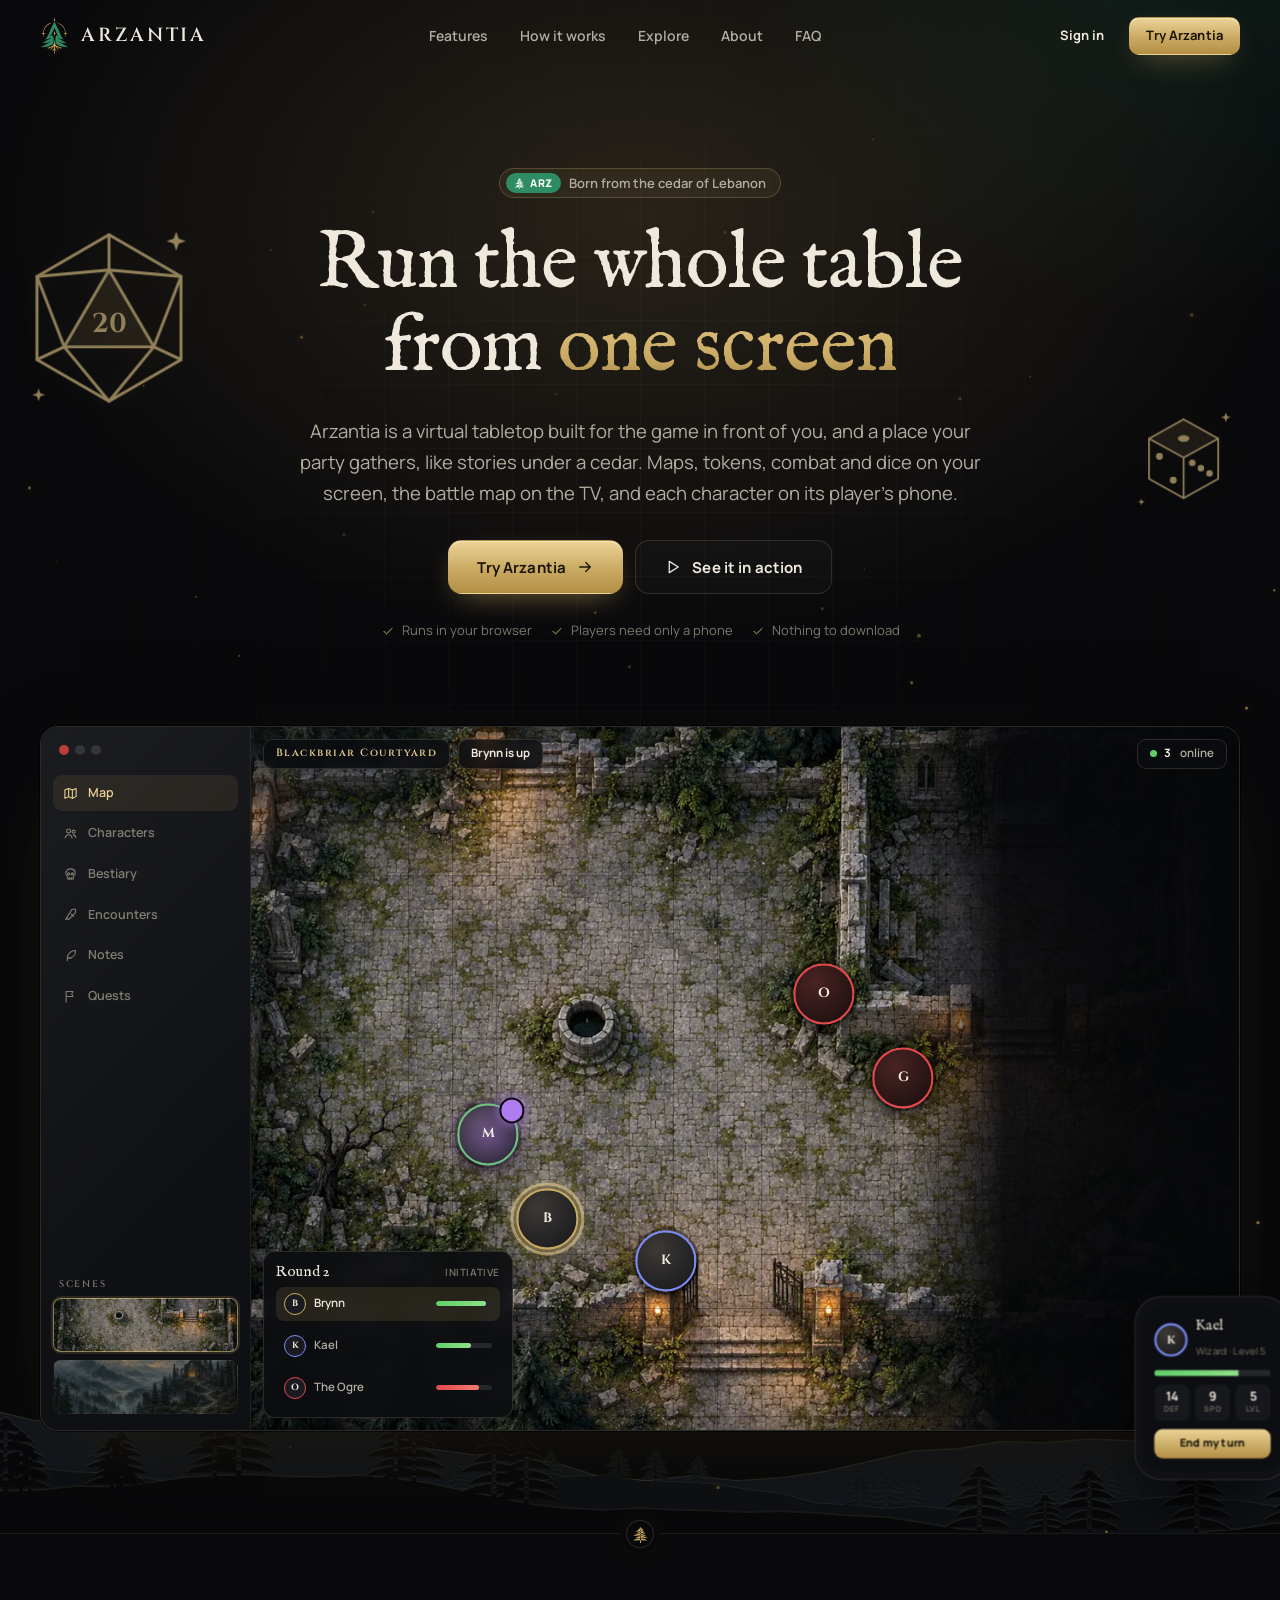
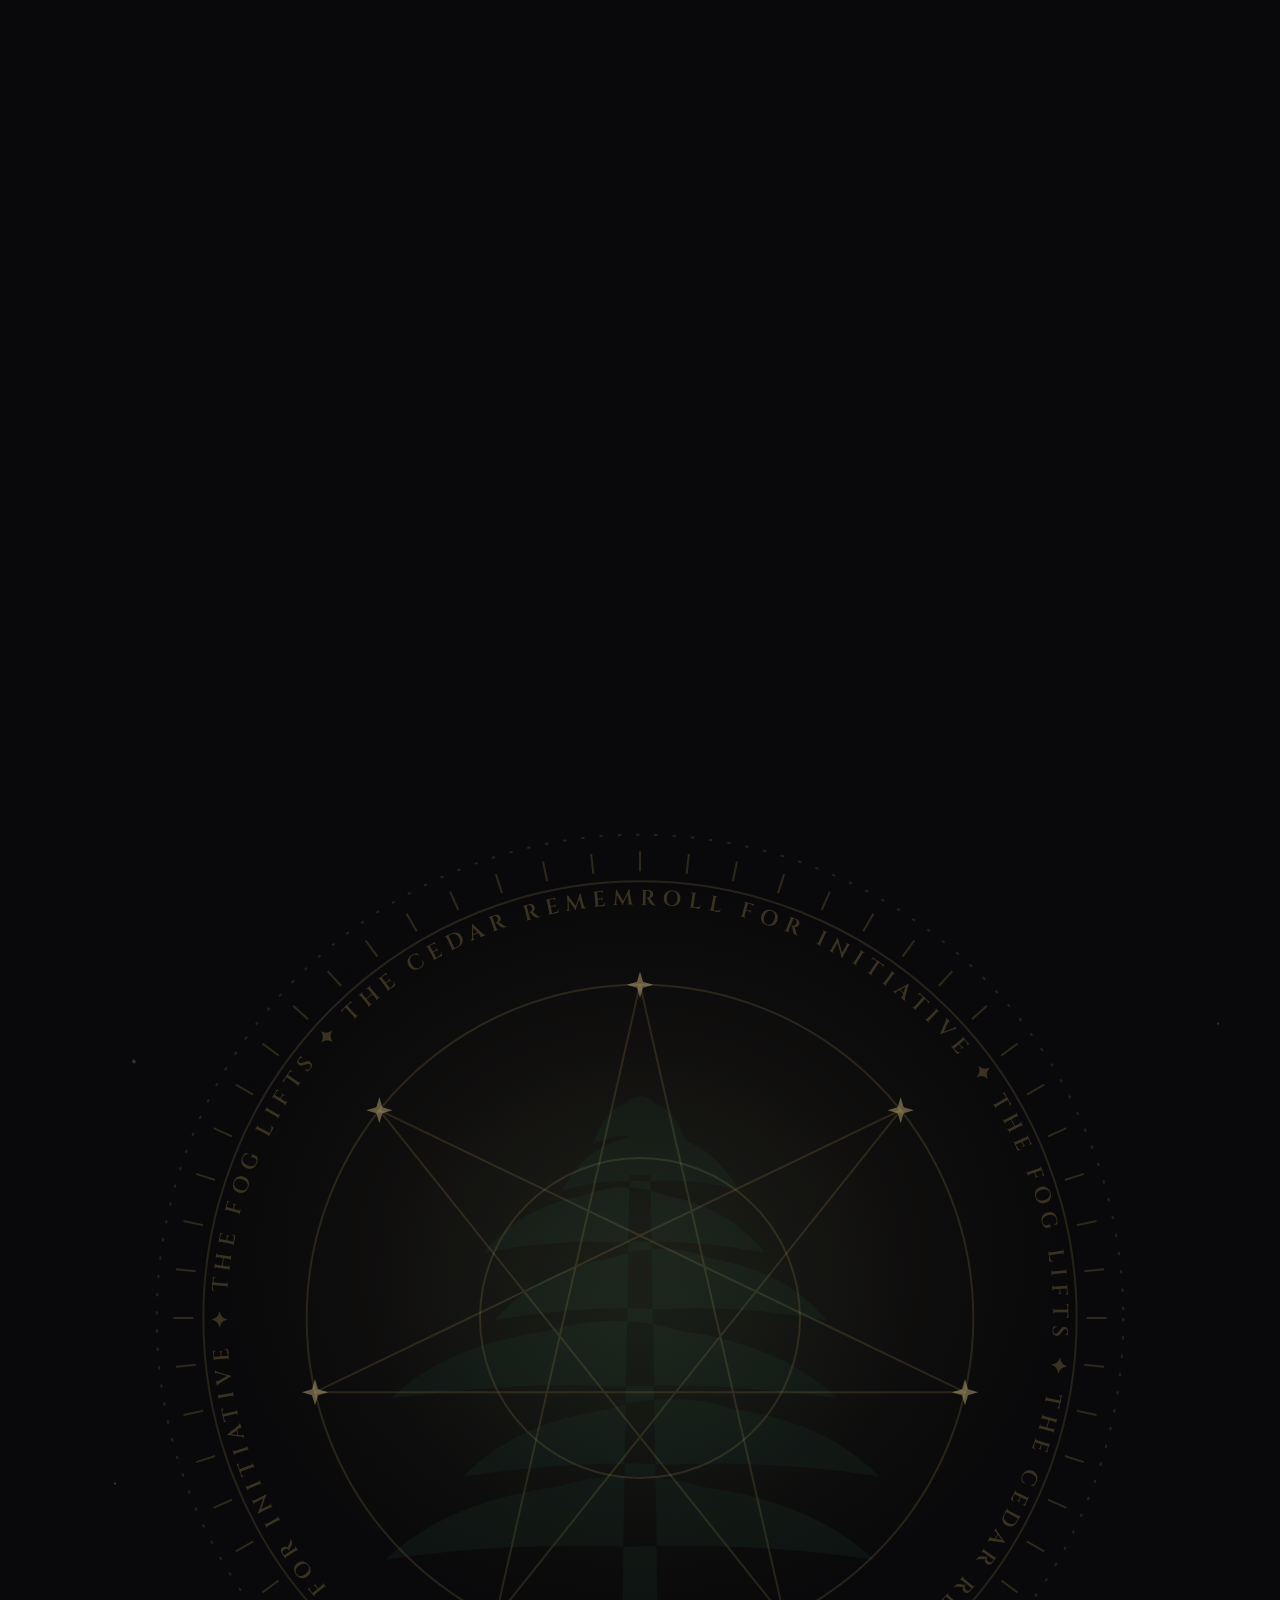
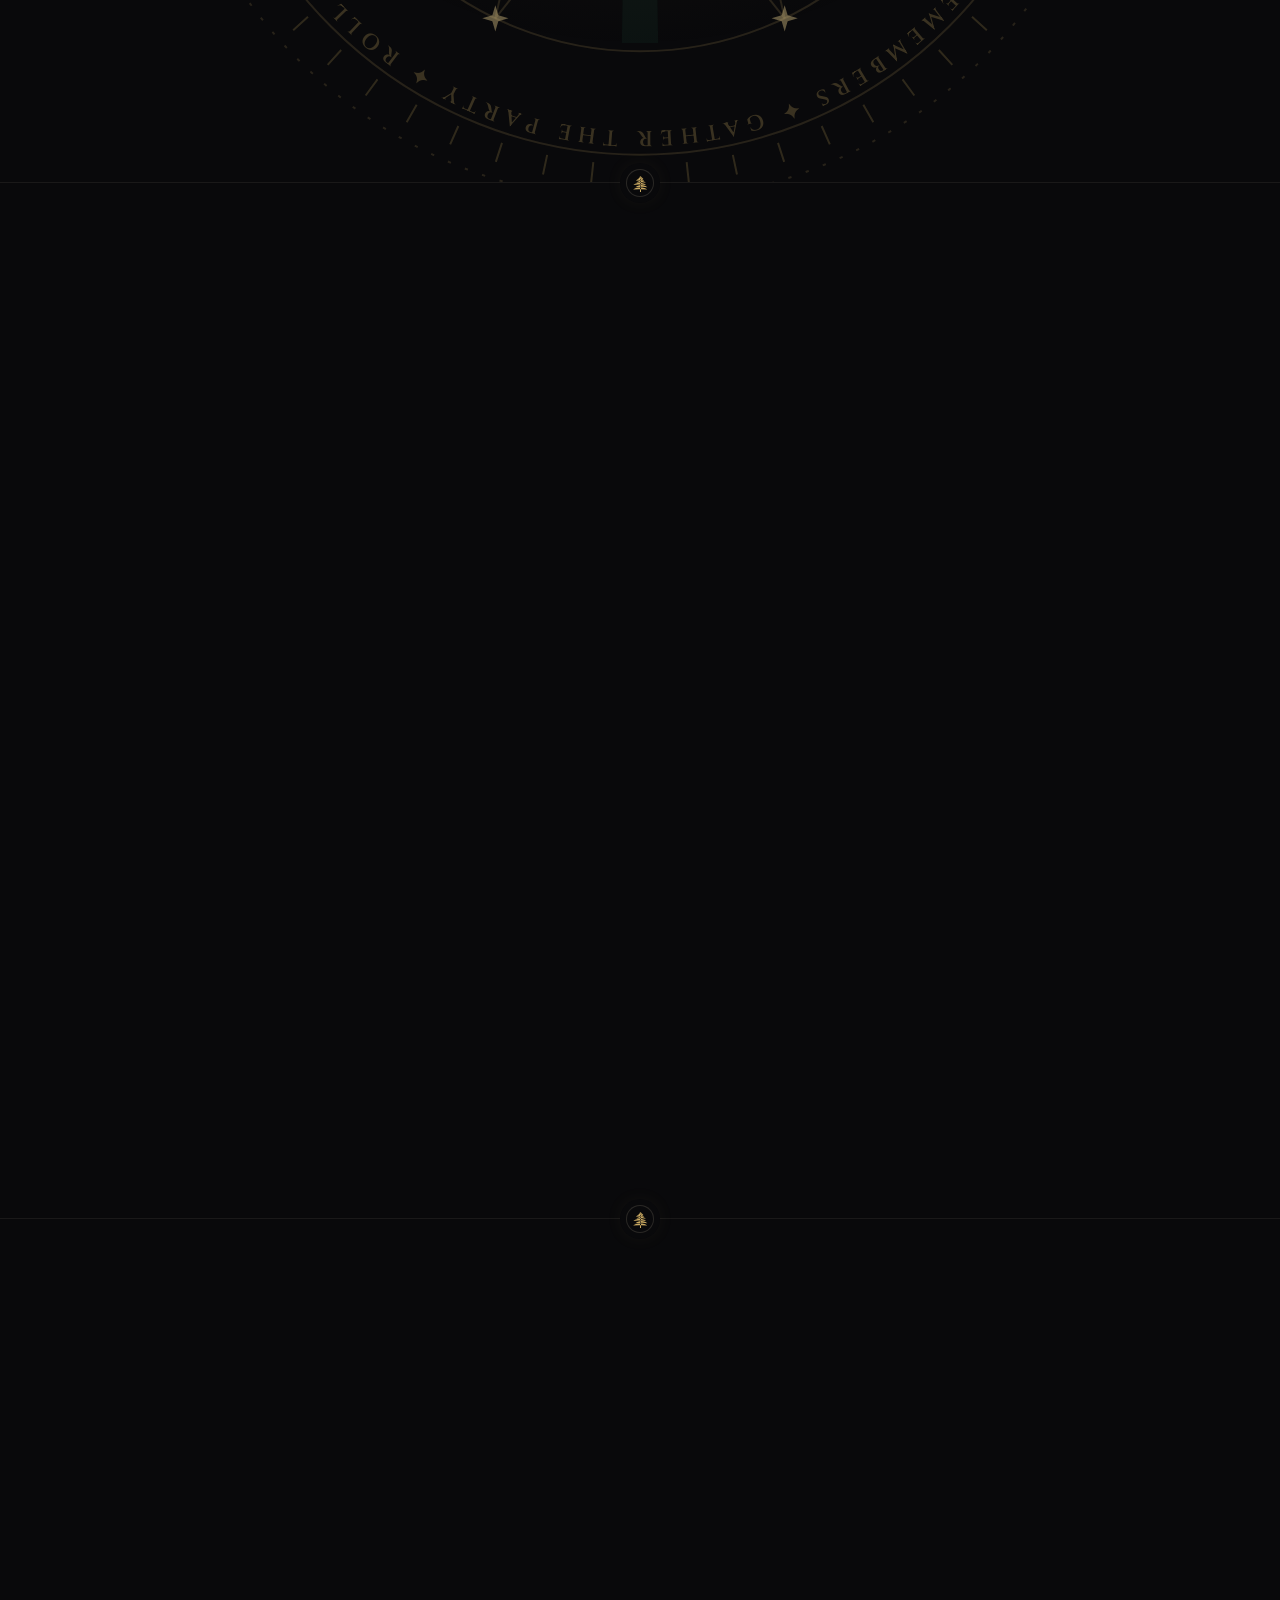
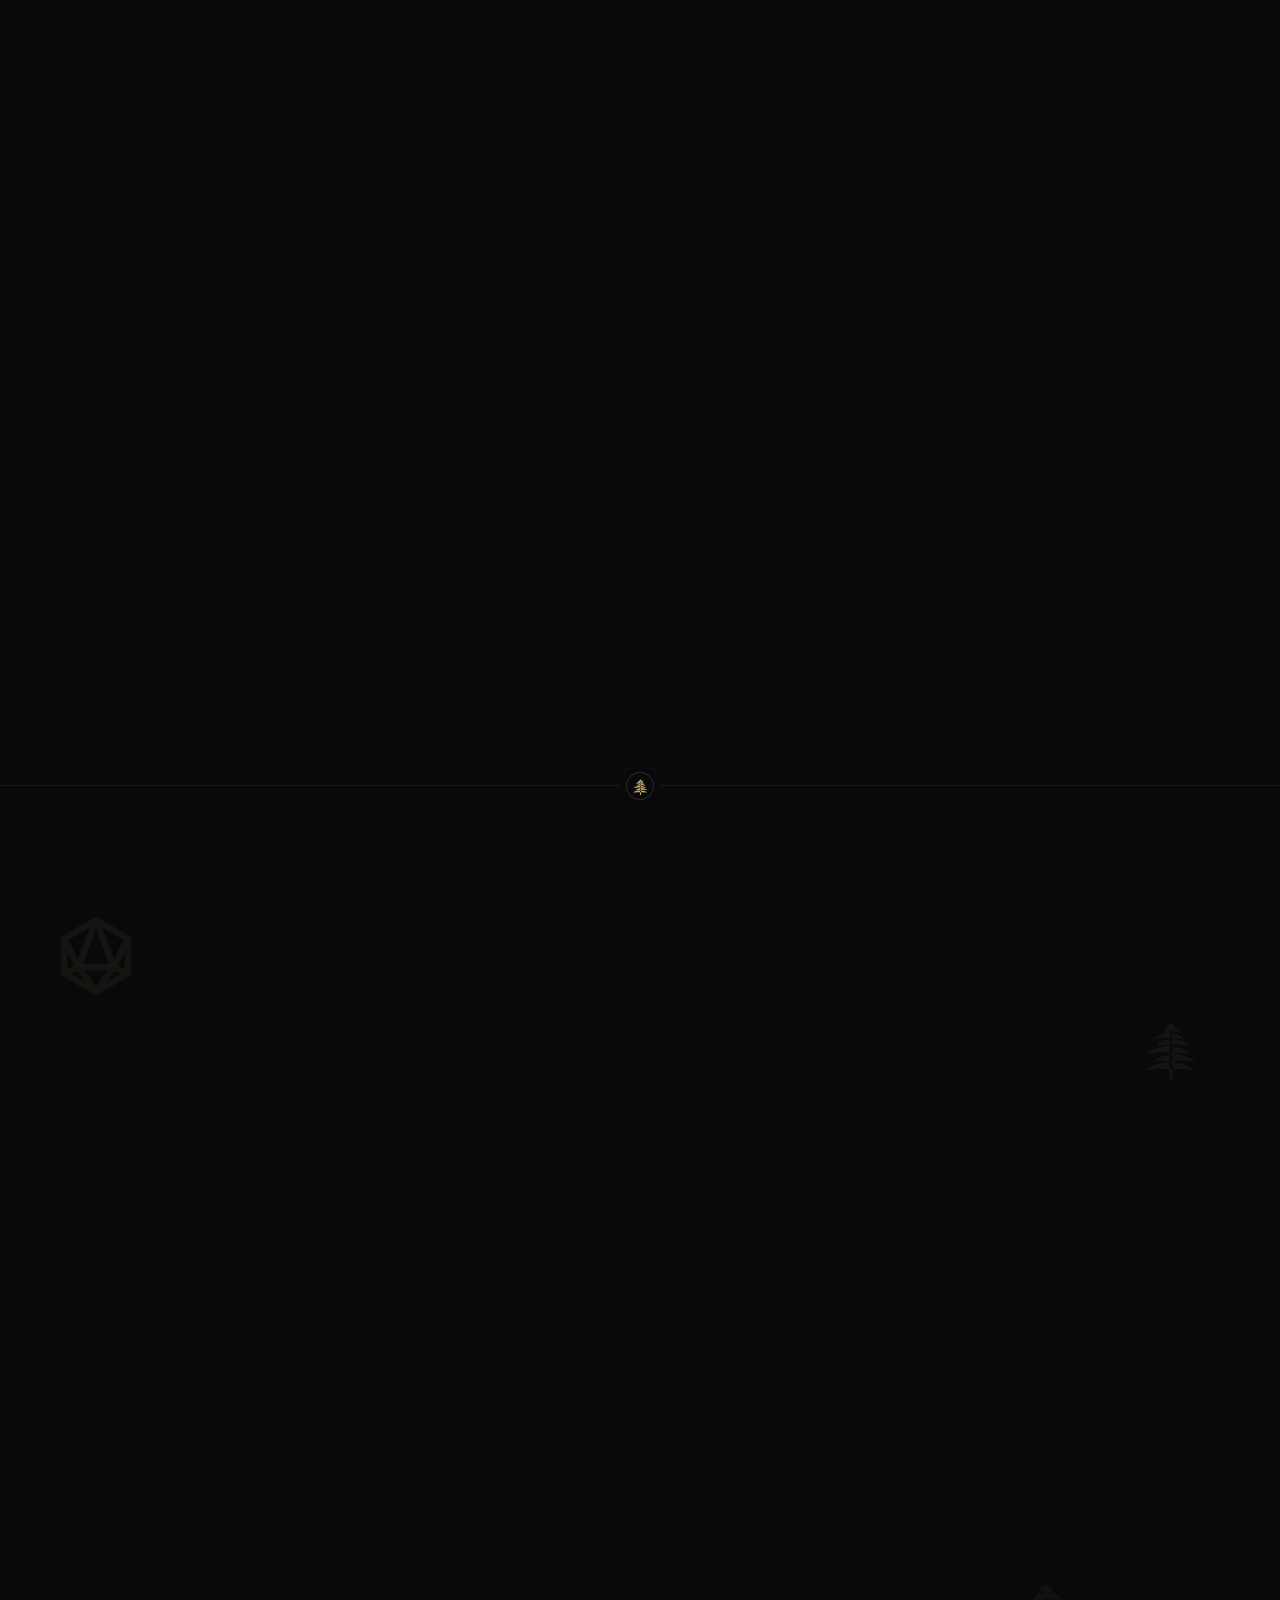
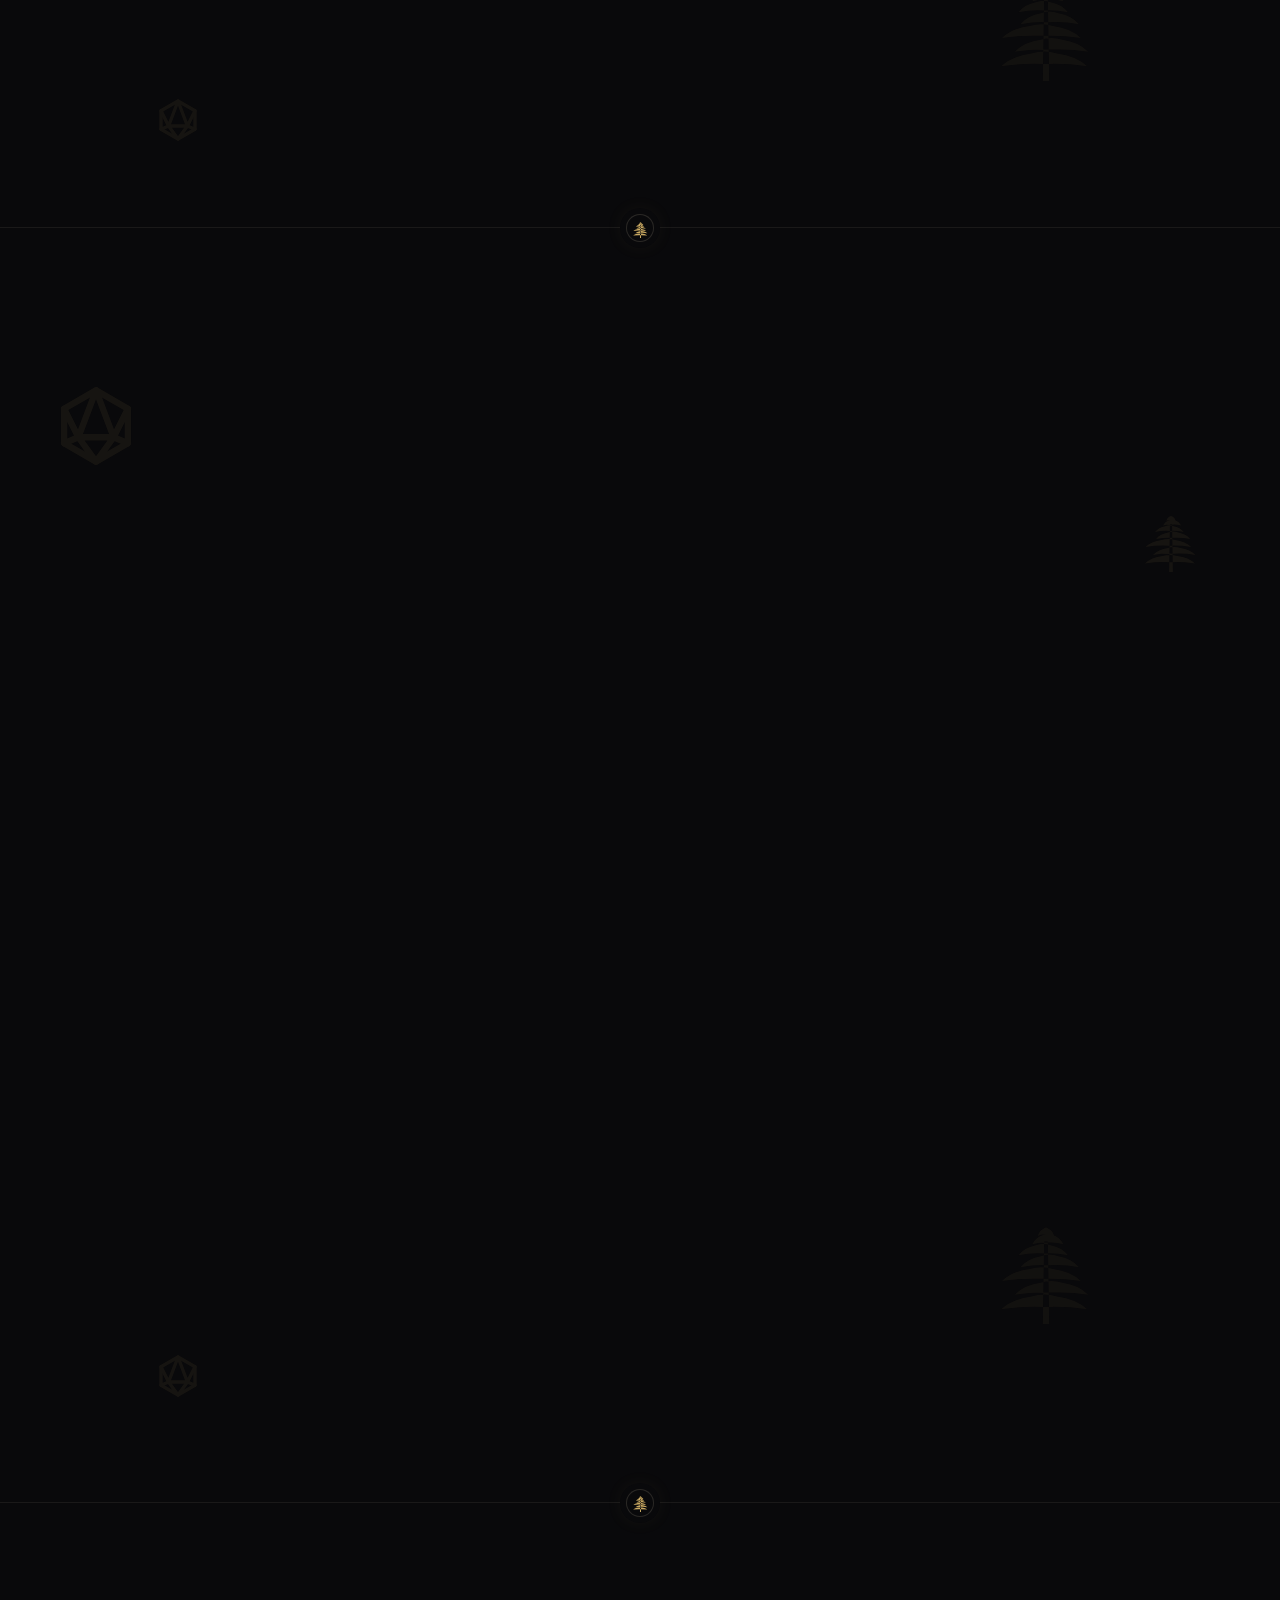
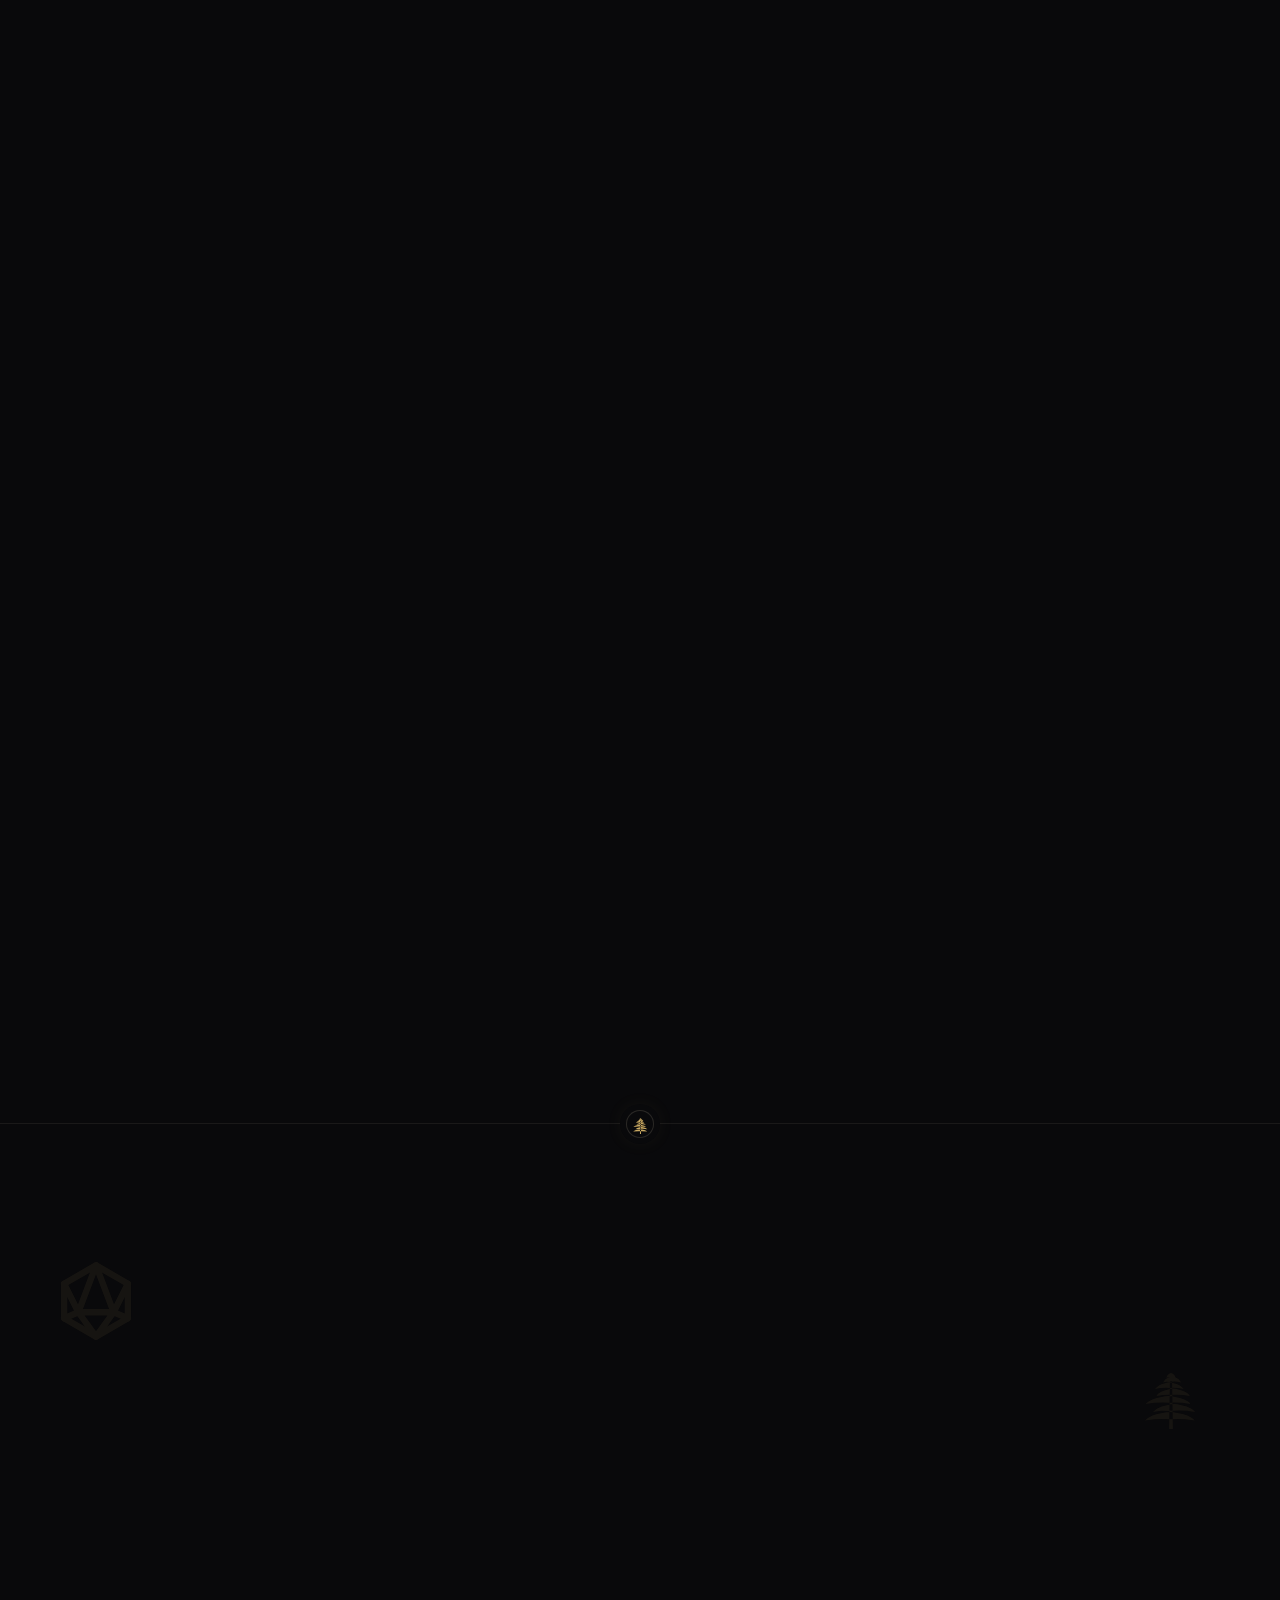
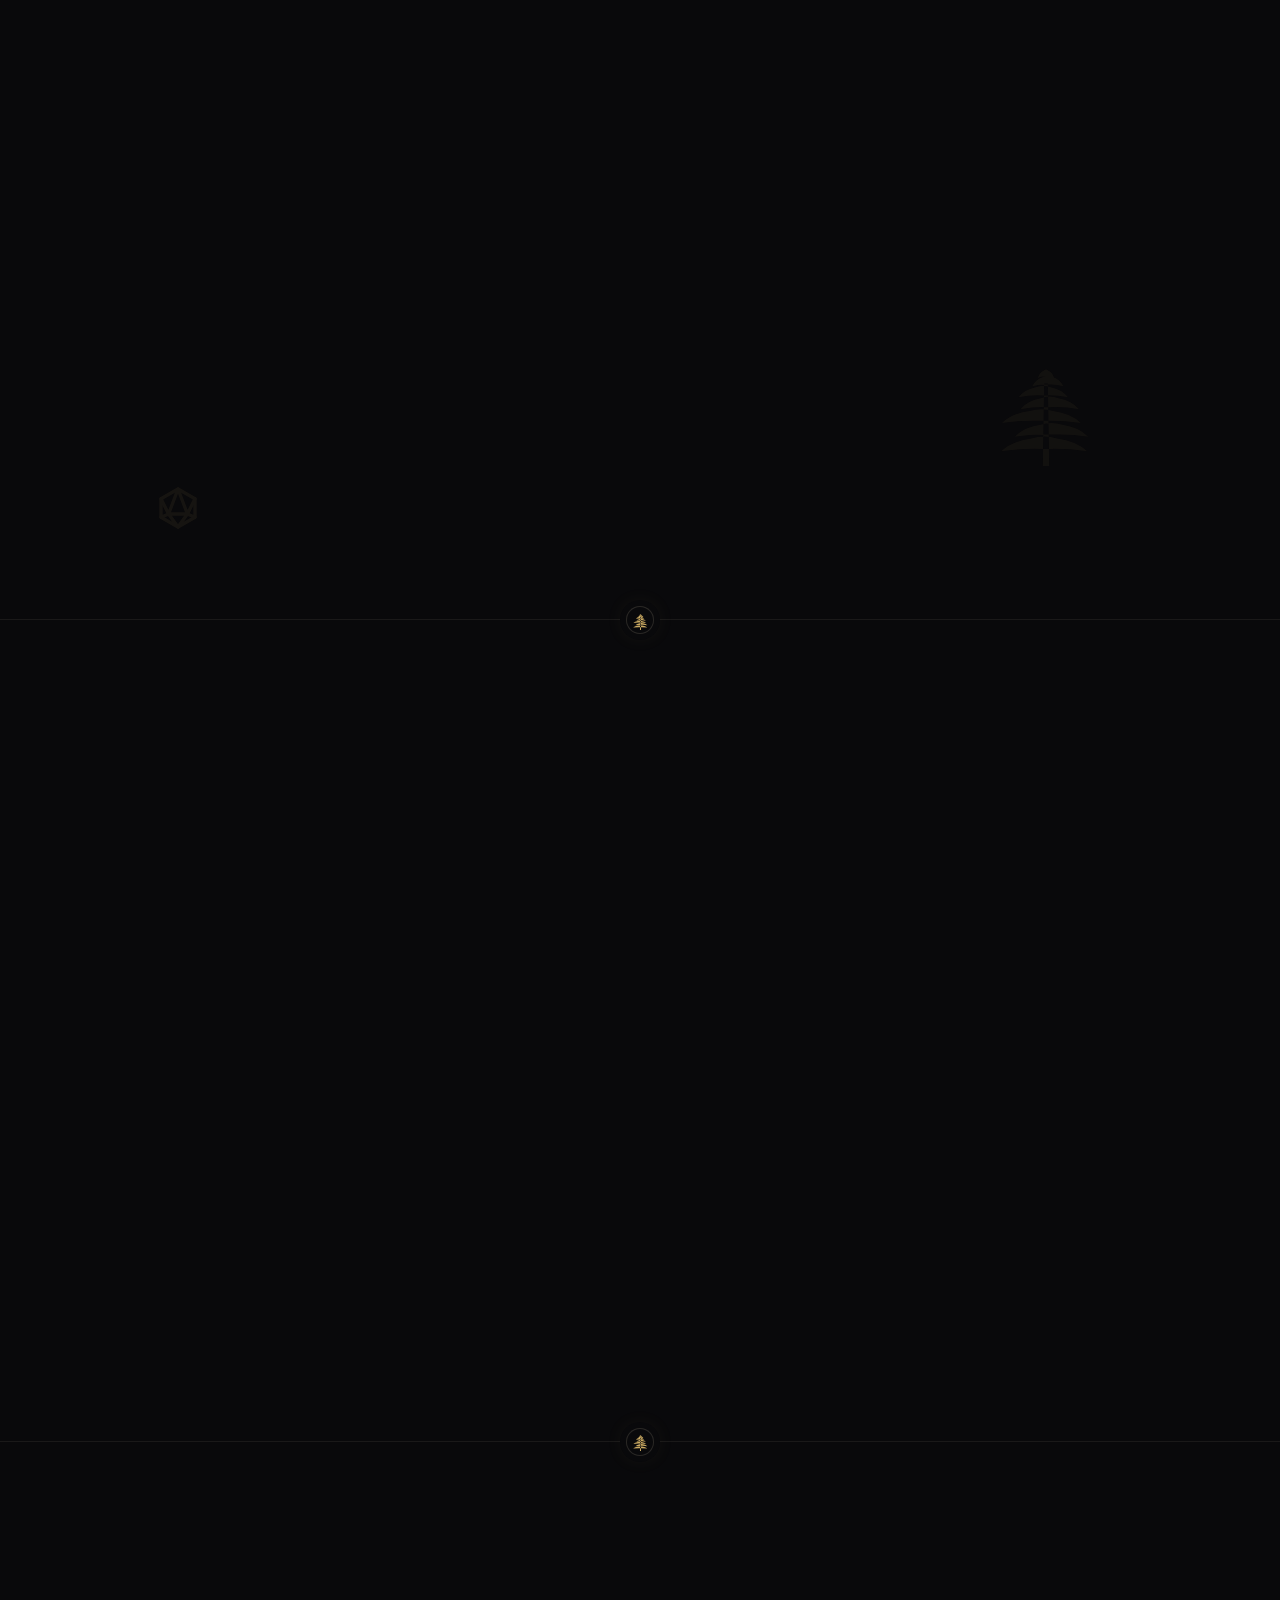
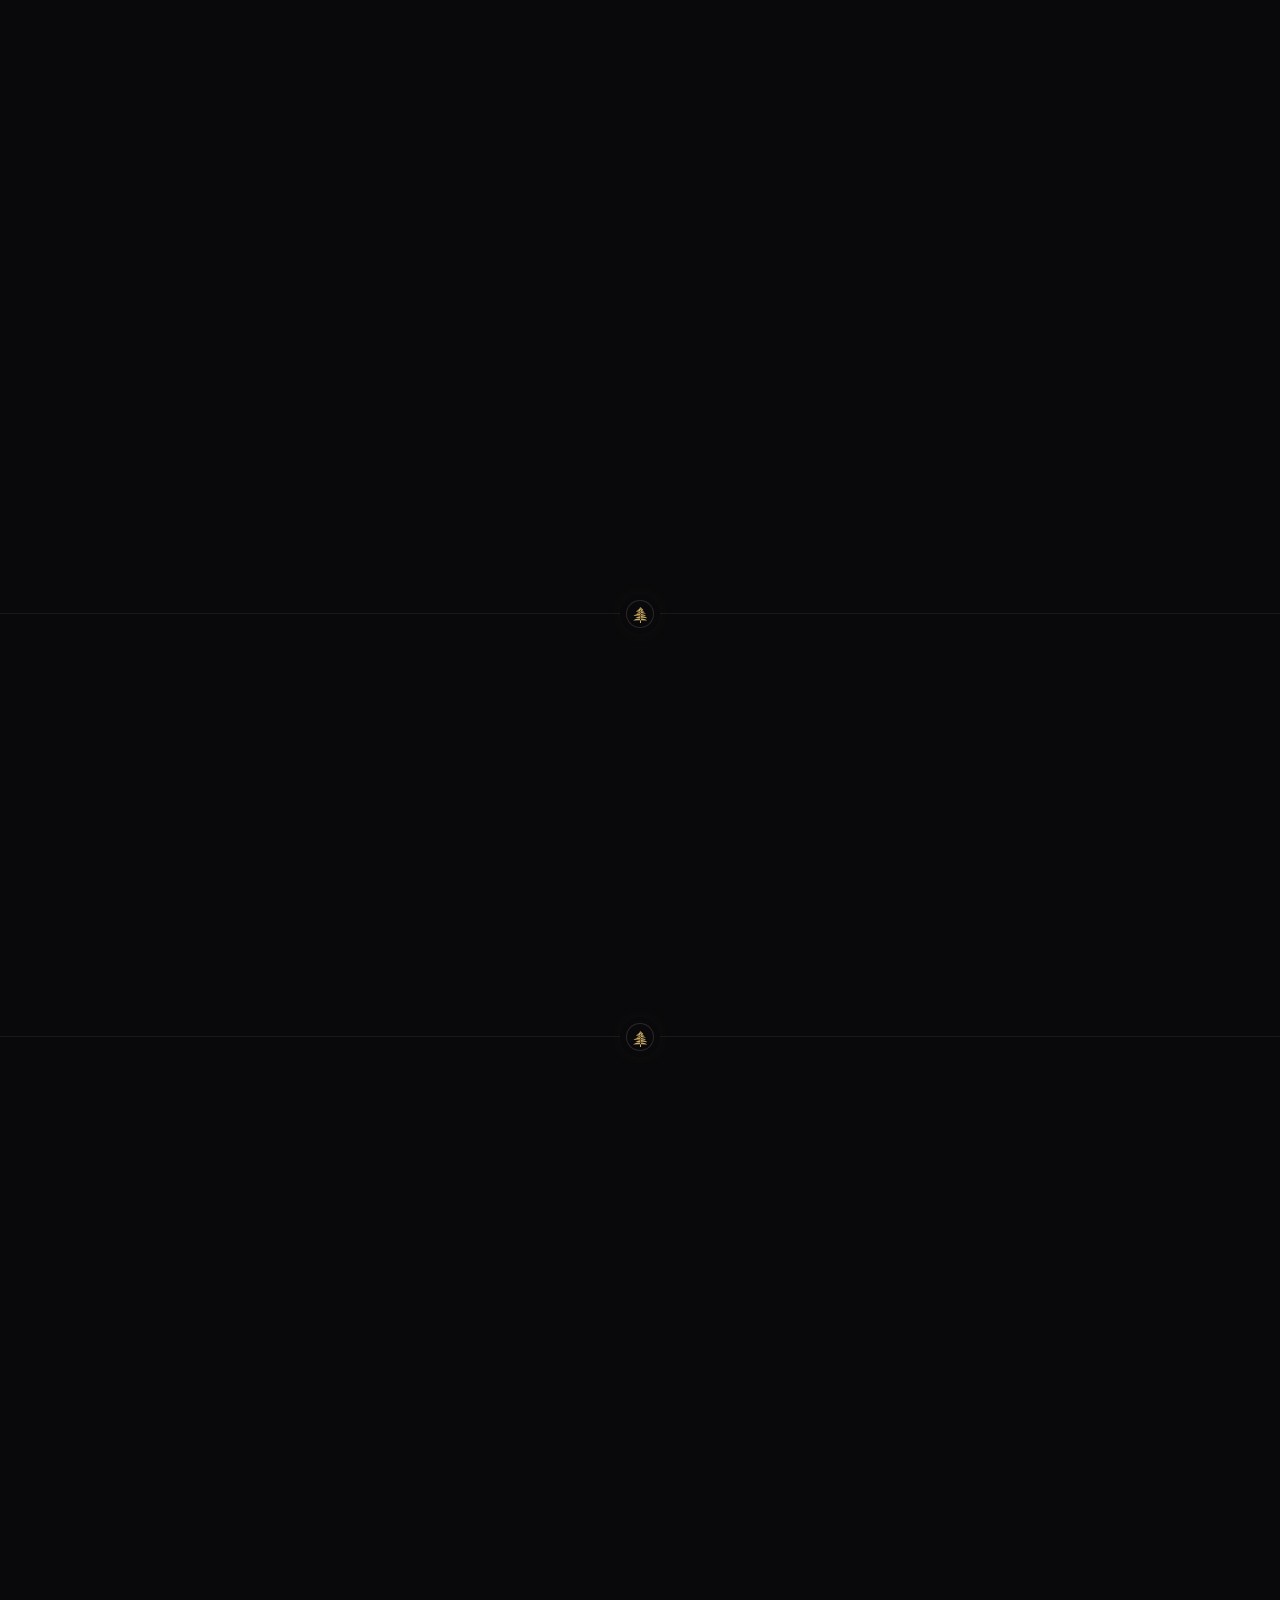
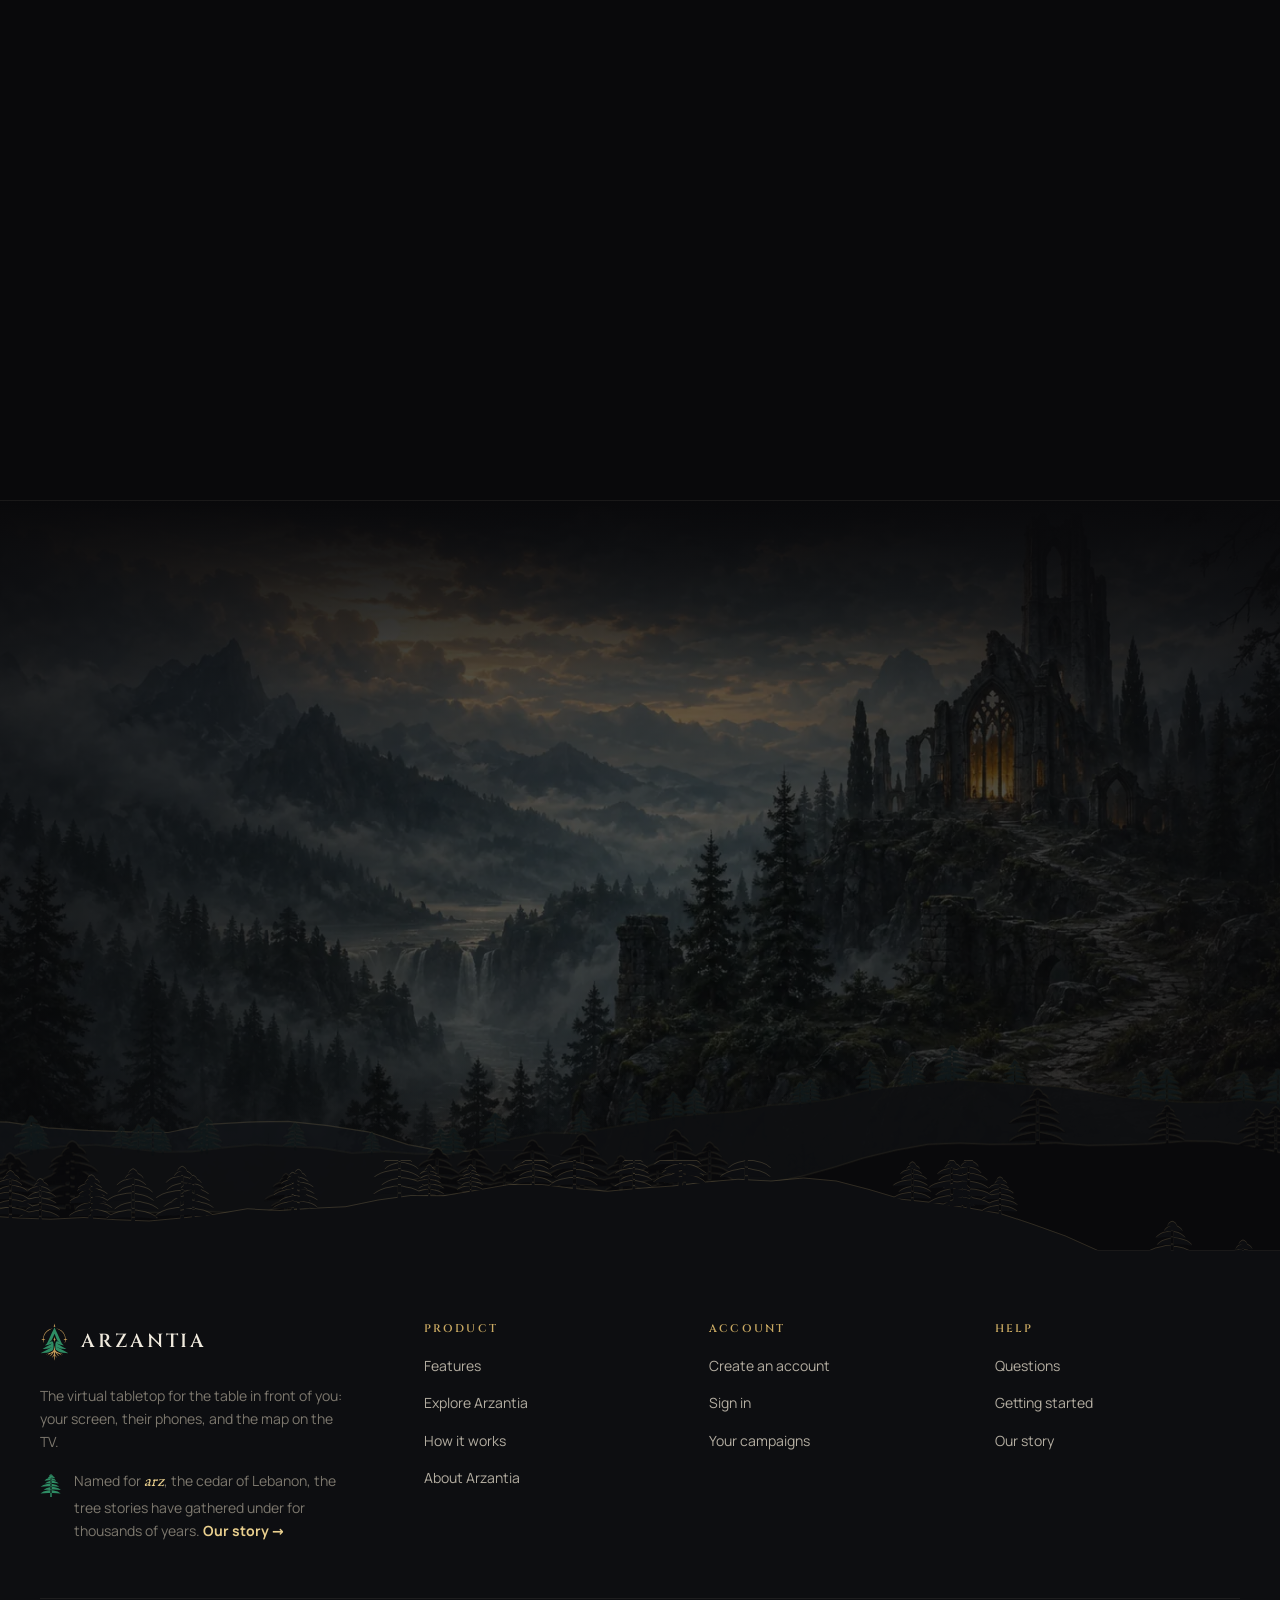
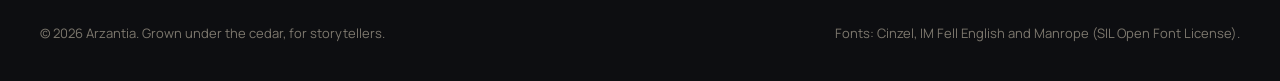
==== index.html @ 8786d14d "Arzantia website, built from dndwebsite merged-test 66c628a" ====
<!doctype html>
<html lang="en">
<head>
  <meta charset="utf-8">
  <meta http-equiv="Content-Security-Policy" content="default-src 'self'; script-src 'self'; style-src 'self'; img-src 'self' data:; font-src 'self'; connect-src 'self' https://*.supabase.co; form-action 'self'; base-uri 'none'; object-src 'none'">
  <meta name="viewport" content="width=device-width, initial-scale=1, viewport-fit=cover">
  <meta name="color-scheme" content="dark">
  <meta name="theme-color" content="#09090b">
  <title>Arzantia: the virtual tabletop for your table</title>
  <meta name="description" content="Arzantia, named for the cedar of Lebanon, runs your D&D game from one screen: maps, tokens, combat and dice for the DM, a live map on the TV, and every player's character on their own phone.">
  <meta property="og:title" content="Arzantia: the virtual tabletop for your table">
  <meta property="og:description" content="Maps, tokens, combat and dice on your screen. The map on the TV. Each character on its player's phone.">
  <meta property="og:image" content="assets/abbey.webp">
  <link rel="icon" href="assets/arzantia-mark.svg" type="image/svg+xml">
  <link rel="preload" href="fonts/im-fell-english-1.woff2" as="font" type="font/woff2" crossorigin>
  <link rel="stylesheet" href="css/site.css">
  <link rel="stylesheet" href="css/play.css">
  <script src="js/config.js" defer></script>
  <script src="js/auth.js" defer></script>
  <script src="js/site.js" defer></script>
  <script src="js/play.js" defer></script>
</head>
<body data-page="home">
  <a class="skip" href="#main">Skip to content</a>
  <header data-nav></header>

  <main id="main">
    <!-- ═══ hero ═══ -->
    <section class="hero">
      <div class="hero-bg"><canvas id="embers" aria-hidden="true"></canvas>
        <div class="hero-dice" aria-hidden="true">
          <span class="hd hd-a"><span class="draw-art" data-art="d20"></span></span>
          <span class="hd hd-b"><span class="draw-art" data-art="d6"></span></span>
        </div>
      </div>
      <div class="wrap">
        <div class="hero-copy">
          <a class="badge cedar rv" href="about.html"><b><svg aria-hidden="true"><use href="#i-cedar"/></svg>Arz</b>Born from the cedar of Lebanon</a>
          <h1 class="rv">Run the whole table from <span class="gold-text">one screen</span></h1>
          <p class="lede rv">Arzantia is a virtual tabletop built for the game in front of you, and a place your party gathers, like stories under a cedar. Maps, tokens, combat and dice on your screen, the battle map on the TV, and each character on its player's phone.</p>
          <div class="cta-row rv">
            <a class="btn primary lg" href="signup.html">Try Arzantia<svg aria-hidden="true"><use href="#i-arrow"/></svg></a>
            <a class="btn lg" href="#see"><svg aria-hidden="true"><use href="#i-play"/></svg>See it in action</a>
          </div>
          <div class="cta-note rv">
            <span><svg aria-hidden="true"><use href="#i-check"/></svg>Runs in your browser</span>
            <span><svg aria-hidden="true"><use href="#i-check"/></svg>Players need only a phone</span>
            <span><svg aria-hidden="true"><use href="#i-check"/></svg>Nothing to download</span>
          </div>
        </div>

        <div class="hero-stage rv">
          <div class="app" role="img" aria-label="The Arzantia table: a courtyard battle map with tokens, the initiative order, and a player's phone">
            <aside class="app-side" aria-hidden="true">
              <div class="app-dots"><i></i><i></i><i></i></div>
              <span class="app-nav on"><svg><use href="#i-map"/></svg>Map</span>
              <span class="app-nav"><svg><use href="#i-users"/></svg>Characters</span>
              <span class="app-nav"><svg><use href="#i-skull"/></svg>Bestiary</span>
              <span class="app-nav"><svg><use href="#i-swords"/></svg>Encounters</span>
              <span class="app-nav"><svg><use href="#i-feather"/></svg>Notes</span>
              <span class="app-nav"><svg><use href="#i-flag"/></svg>Quests</span>
              <div class="scene-list"><span>SCENES</span><div class="scene-th on"></div><div class="scene-th b"></div></div>
            </aside>
            <div class="app-main" aria-hidden="true">
              <div class="map"></div>
              <div class="fog"></div>
              <svg class="trail" viewBox="0 0 100 100" preserveAspectRatio="none"><path d=""/></svg>
              <div class="tok" data-t="b">B</div>
              <div class="tok ally2" data-t="k">K</div>
              <div class="tok ally3 aura" data-t="m">M<span class="cond"></span></div>
              <div class="tok foe" data-t="o">O</div>
              <div class="tok foe" data-t="g">G</div>
              <span class="ruler"></span>
              <div class="app-bar">
                <span class="chip scene">Blackbriar Courtyard</span>
                <span class="chip hide-s"><b data-turn>Brynn is up</b></span>
                <span class="sp"></span>
                <span class="chip"><i class="live"></i><b>3</b>&nbsp;online</span>
              </div>
              <div class="init">
                <div class="init-h">Round 2<small>Initiative</small></div>
                <div class="init-row h90"><i>B</i><span>Brynn</span><span class="hp"><b></b></span></div>
                <div class="init-row h62 k"><i>K</i><span>Kael</span><span class="hp"><b></b></span></div>
                <div class="init-row foe o"><i>O</i><span>The Ogre</span><span class="hp"><b></b></span></div>
              </div>
              <div class="roll-toast"><span class="d">17</span><span>Brynn rolls <b>d20 + 5</b></span><b hidden></b></div>
            </div>
          </div>
          <div class="app-float phone-float" aria-hidden="true">
              <div class="scr">
                <div class="pt"><i>K</i><div><b>Kael</b><small>Wizard · Level 5</small></div></div>
                <div class="bar"><b></b></div>
                <div class="st"><span>14<small>DEF</small></span><span>9<small>SPD</small></span><span>5<small>LVL</small></span></div>
                <div class="go">End my turn</div>
              </div>
            </div>
        </div>
      </div>
    </section>

    <!-- ═══ three screens ═══ -->
    <section class="section tight line">
      <div class="wrap">
        <div class="head center rv">
          <span class="eyebrow c">One table, three screens</span>
          <h2>Everyone sees what they should</h2>
        </div>
        <div class="screens" data-stagger>
          <article class="screen-card">
            <span class="ico"><svg aria-hidden="true"><use href="#i-monitor"/></svg></span>
            <span class="who-tag">The DM</span>
            <h3>Your screen runs the game</h3>
            <p>Scenes, tokens, fog, the bestiary, notes and the initiative order, all in one window, with undo for every move.</p>
          </article>
          <article class="screen-card">
            <span class="ico"><svg aria-hidden="true"><use href="#i-phone"/></svg></span>
            <span class="who-tag">The players</span>
            <h3>Their phones hold their characters</h3>
            <p>Players scan a code, pick their character and play. No app to install, no account needed to get started.</p>
          </article>
          <article class="screen-card">
            <span class="ico"><svg aria-hidden="true"><use href="#i-tv"/></svg></span>
            <span class="who-tag">The room</span>
            <h3>The TV shows the battle</h3>
            <p>A framed, live map with the turn order and party health, and only what you have revealed.</p>
          </article>
        </div>
      </div>
    </section>

    <!-- ═══ features ═══ -->
    <section class="section" id="features">
      <div class="feat-bg" aria-hidden="true">
        <svg class="magic" viewBox="0 0 600 600">
          <defs><path id="mc-ring" d="M300 52a248 248 0 1 1 0 496a248 248 0 1 1 0 -496"/></defs>
          <g class="mc-a"><circle cx="300" cy="300" r="290"/><circle cx="300" cy="300" r="262"/><path class="tk" d="M568.0 300.0L580.0 300.0M566.5 328.0L578.5 329.3M562.1 355.7L573.9 358.2M554.9 382.8L566.3 386.5M544.8 409.0L555.8 413.9M532.1 434.0L542.5 440.0M516.8 457.5L526.5 464.6M499.2 479.3L508.1 487.4M479.3 499.2L487.4 508.1M457.5 516.8L464.6 526.5M434.0 532.1L440.0 542.5M409.0 544.8L413.9 555.8M382.8 554.9L386.5 566.3M355.7 562.1L358.2 573.9M328.0 566.5L329.3 578.5M300.0 568.0L300.0 580.0M272.0 566.5L270.7 578.5M244.3 562.1L241.8 573.9M217.2 554.9L213.5 566.3M191.0 544.8L186.1 555.8M166.0 532.1L160.0 542.5M142.5 516.8L135.4 526.5M120.7 499.2L112.6 508.1M100.8 479.3L91.9 487.4M83.2 457.5L73.5 464.6M67.9 434.0L57.5 440.0M55.2 409.0L44.2 413.9M45.1 382.8L33.7 386.5M37.9 355.7L26.1 358.2M33.5 328.0L21.5 329.3M32.0 300.0L20.0 300.0M33.5 272.0L21.5 270.7M37.9 244.3L26.1 241.8M45.1 217.2L33.7 213.5M55.2 191.0L44.2 186.1M67.9 166.0L57.5 160.0M83.2 142.5L73.5 135.4M100.8 120.7L91.9 112.6M120.7 100.8L112.6 91.9M142.5 83.2L135.4 73.5M166.0 67.9L160.0 57.5M191.0 55.2L186.1 44.2M217.2 45.1L213.5 33.7M244.3 37.9L241.8 26.1M272.0 33.5L270.7 21.5M300.0 32.0L300.0 20.0M328.0 33.5L329.3 21.5M355.7 37.9L358.2 26.1M382.8 45.1L386.5 33.7M409.0 55.2L413.9 44.2M434.0 67.9L440.0 57.5M457.5 83.2L464.6 73.5M479.3 100.8L487.4 91.9M499.2 120.7L508.1 112.6M516.8 142.5L526.5 135.4M532.1 166.0L542.5 160.0M544.8 191.0L555.8 186.1M554.9 217.2L566.3 213.5M562.1 244.3L573.9 241.8M566.5 272.0L578.5 270.7"/>
            <text><textPath href="#mc-ring">ROLL FOR INITIATIVE ✦ THE FOG LIFTS ✦ THE CEDAR REMEMBERS ✦ GATHER THE PARTY ✦ ROLL FOR INITIATIVE ✦ THE FOG LIFTS ✦ THE CEDAR REMEMBERS ✦ GATHER THE PARTY ✦ </textPath></text></g>
          <g class="mc-b"><circle cx="300" cy="300" r="200"/><path d="M300.0 100.0L386.8 480.2L143.6 175.3L495.0 344.5L105.0 344.5L456.4 175.3L213.2 480.2Z"/><circle cx="300" cy="300" r="96"/><g class="st"><use href="#i-star4" x="291.0" y="91.0" width="18" height="18"/><use href="#i-star4" x="447.4" y="166.3" width="18" height="18"/><use href="#i-star4" x="486.0" y="335.5" width="18" height="18"/><use href="#i-star4" x="377.8" y="471.2" width="18" height="18"/><use href="#i-star4" x="204.2" y="471.2" width="18" height="18"/><use href="#i-star4" x="96.0" y="335.5" width="18" height="18"/><use href="#i-star4" x="134.6" y="166.3" width="18" height="18"/></g></g>
        </svg>
        <svg class="fb-cedar"><use href="#i-cedar"/></svg>
        <span class="hd fa fa1"><span class="draw-art" data-art="sword"></span></span>
        <span class="hd fa fa2"><span class="draw-art" data-art="potion"></span></span>
        <span class="hd fa fa3"><span class="draw-art" data-art="map"></span></span>
        <span class="hd fa fa4"><span class="draw-art" data-art="book"></span></span>
      </div>
      <div class="wrap">
        <div class="head center rv">
          <span class="eyebrow c">Everything at the table</span>
          <h2>All your tools, under one cedar</h2>
          <p class="lede">Arzantia replaces the binder, the battle mat and a stack of browser tabs with one place that remembers everything.</p>
        </div>
        <div class="grid-cards" data-stagger>
          <article class="card">
            <span class="ico"><svg aria-hidden="true"><use href="#i-map"/></svg></span>
            <h3>Maps &amp; scenes</h3>
            <p>Drop in a battle map, set its real size in metres, rotate it, and keep every scene in a library with previews.</p>
          </article>
          <article class="card">
            <span class="ico"><svg aria-hidden="true"><use href="#i-eye"/></svg></span>
            <h3>Fog of war</h3>
            <p>Hide the map and reveal it room by room. Players and the TV see only what you've uncovered.</p>
          </article>
          <article class="card">
            <span class="ico"><svg aria-hidden="true"><use href="#i-users"/></svg></span>
            <h3>Tokens &amp; conditions</h3>
            <p>Characters and monsters with HP, stats and portraits. Conditions glow on the token so nobody forgets they're stunned.</p>
          </article>
          <article class="card">
            <span class="ico"><svg aria-hidden="true"><use href="#i-swords"/></svg></span>
            <h3>Combat tracker</h3>
            <p>Roll initiative, then press N for the next turn. The map brings whoever is up into view.</p>
          </article>
          <article class="card">
            <span class="ico"><svg aria-hidden="true"><use href="#i-dice"/></svg></span>
            <h3>Physical 3D dice</h3>
            <p>Real physics, with every die from d4 to d20. Throw from the map with R, save the rolls you make often, and let the table hear them land.</p>
          </article>
          <article class="card new">
            <span class="ico"><svg aria-hidden="true"><use href="#i-replay"/></svg></span>
            <h3>Battle Chronicle</h3>
            <p>Every move, hit and roll is recorded. Replay any turn, narrate the moment, and share the caption on phones and the TV.</p>
          </article>
          <article class="card">
            <span class="ico"><svg aria-hidden="true"><use href="#i-skull"/></svg></span>
            <h3>Bestiary &amp; encounters</h3>
            <p>Build encounters from your bestiary in a few clicks, then drop the whole group onto the map.</p>
          </article>
          <article class="card">
            <span class="ico"><svg aria-hidden="true"><use href="#i-feather"/></svg></span>
            <h3>Notes &amp; quests</h3>
            <p>A notebook with Write and Read modes, and a quest journal that keeps the story straight between sessions.</p>
          </article>
          <article class="card">
            <span class="ico"><svg aria-hidden="true"><use href="#i-cube"/></svg></span>
            <h3>3D terrain view</h3>
            <p>Lift the map into 3D when the moment calls for it: walls, heights and terrain, from the same scene.</p>
          </article>
        </div>
      </div>
    </section>

    <!-- ═══ the adventurer's codex: drawn pieces of kit ═══ -->
    <section class="section line" id="codex">
      <div class="wrap">
        <div class="head center rv">
          <span class="eyebrow c">The adventurer's codex</span>
          <h2>Everything an adventure needs</h2>
          <p class="lede">Every piece of the kit is a part of Arzantia. Point at one to draw it again, or follow it to see it at work.</p>
        </div>
        <div class="codex" data-stagger>
          <a class="cx" href="features.html#dice"><span class="draw-art" data-art="d20" aria-hidden="true"></span><b>The dice</b><span>Physical 3D dice, from d4 to d20, that land where they land</span></a>
          <a class="cx" href="features.html#fight"><span class="draw-art" data-art="sword" aria-hidden="true"></span><b>The strike</b><span>Hits, misses and critical blows, played out on every screen</span></a>
          <a class="cx" href="features.html#tokens"><span class="draw-art" data-art="shield" aria-hidden="true"></span><b>Defence &amp; conditions</b><span>Defence on every card, and conditions that glow on the token</span></a>
          <a class="cx" href="features.html#fight"><span class="draw-art" data-art="potion" aria-hidden="true"></span><b>Healing &amp; death saves</b><span>Down is not dead: three saves stand between a hero and the end</span></a>
          <a class="cx" href="features.html#chronicle"><span class="draw-art" data-art="book" aria-hidden="true"></span><b>The chronicle</b><span>Every turn written down, ready to replay and narrate</span></a>
          <a class="cx" href="features.html#forge"><span class="draw-art" data-art="map" aria-hidden="true"></span><b>Maps &amp; the map maker</b><span>Dungeons, caves and taverns, drawn on the grid in seconds</span></a>
          <a class="cx" href="features.html#bestiary"><span class="draw-art" data-art="chest" aria-hidden="true"></span><b>Bestiary &amp; encounters</b><span>Build the fight from your creatures and drop it on the map</span></a>
          <a class="cx" href="features.html#battlefield"><span class="draw-art" data-art="hat" aria-hidden="true"></span><b>Spells on the map</b><span>Fire, frost and lightning, laid out in their true shapes</span></a>
        </div>
      </div>
    </section>

    <!-- ═══ showcase ═══ -->
    <section class="section line" id="see">
      <div class="wrap show">
        <div class="head center rv">
          <span class="draw-art crest" data-art="d20" aria-hidden="true"></span>
          <span class="eyebrow c">Try it right here</span>
          <h2>See Arzantia in action</h2>
          <p class="lede">These are small, playable pieces of the real thing. Go ahead and click.</p>
        </div>
        <div data-tabs class="show rv">
          <div class="tabs" role="tablist" aria-label="Arzantia, piece by piece">
            <span class="pill" aria-hidden="true"></span>
            <button class="tab" role="tab" id="t-fog" aria-controls="p-fog" aria-selected="true"><svg aria-hidden="true"><use href="#i-eye"/></svg>Fog of war</button>
            <button class="tab" role="tab" id="t-cond" aria-controls="p-cond" aria-selected="false" tabindex="-1"><svg aria-hidden="true"><use href="#i-spark"/></svg>Conditions</button>
            <button class="tab" role="tab" id="t-cb" aria-controls="p-cb" aria-selected="false" tabindex="-1"><svg aria-hidden="true"><use href="#i-swords"/></svg>Combat</button>
            <button class="tab" role="tab" id="t-dice" aria-controls="p-dice" aria-selected="false" tabindex="-1"><svg aria-hidden="true"><use href="#i-dice"/></svg>Dice</button>
            <button class="tab" role="tab" id="t-room" aria-controls="p-room" aria-selected="false" tabindex="-1"><svg aria-hidden="true"><use href="#i-phone"/></svg>Phones &amp; TV</button>
            <button class="tab" role="tab" id="t-move" aria-controls="p-move" aria-selected="false" tabindex="-1"><svg aria-hidden="true"><use href="#i-ruler"/></svg>Move &amp; see</button>
          </div>
          <div class="panes">
            <div class="pane in" role="tabpanel" id="p-fog" aria-labelledby="t-fog">
              <div class="pane-copy">
                <span class="eyebrow">Maps</span>
                <h3 class="h2">Reveal the world as they explore it</h3>
                <p>Paint the fog away as the party moves. The TV and the players' phones update the moment you do.</p>
                <ul class="checks"><li>Reveal by brush, by room, or the whole scene at once</li><li>Maps keep their real size, so movement and measuring stay honest</li><li>Turn a map to fit your table without losing a token</li></ul>
              </div>
              <div>
                <div class="pane-vis">
                  <div class="fogdemo"><canvas aria-label="Fog of war over a courtyard map. Drag to reveal it."></canvas></div>
                  <span class="vis-hint"><svg><use href="#i-hand"/></svg>Drag across the map to reveal it</span>
                  <button class="btn sm fog-reset" type="button"><svg aria-hidden="true"><use href="#i-undo"/></svg>Fog it again</button>
                </div>
              </div>
            </div>
            <div class="pane" role="tabpanel" id="p-cond" aria-labelledby="t-cond" hidden>
              <div class="pane-copy">
                <span class="eyebrow">Tokens</span>
                <h3 class="h2">Conditions you can't miss</h3>
                <p>Each condition has its own colour and icon. The token glows with it, so a frightened rogue reads at a glance from across the room.</p>
                <ul class="checks"><li>Up to three badges on the token, with rounds left</li><li>HP, defence, speed and stats in the token's card</li><li>Change many tokens at once with one undo step</li></ul>
              </div>
              <div class="pane-vis">
                <div class="conddemo">
                  <div class="big-tok">S<span class="badges"></span><span class="hpb">HP 27 / 34</span></div>
                  <div class="cond-chips" role="group" aria-label="Conditions on Soren"></div>
                </div>
              </div>
            </div>
            <div class="pane" role="tabpanel" id="p-cb" aria-labelledby="t-cb" hidden>
              <div class="pane-copy">
                <span class="eyebrow">Combat</span>
                <h3 class="h2">Turns that keep the pace up</h3>
                <p>One button or the N key moves the fight along. The order, the round and who's on deck are always in view.</p>
                <ul class="checks"><li>Player turns arrive from their phones</li><li>Replay any earlier turn without touching the live table</li><li>Free move when you need to set the scene</li></ul>
              </div>
              <div class="pane-vis">
                <div class="combatdemo">
                  <div class="cd-head"><div><b data-up>Brynn is up</b><br><small data-round>Round 1</small></div><small>Next: <span data-who></span></small></div>
                  <ul class="cd-list" aria-live="polite"></ul>
                  <div class="cd-turn">
                    <button class="btn" type="button" data-prev aria-label="Previous turn"><svg aria-hidden="true"><use href="#i-undo"/></svg></button>
                    <button class="btn primary" type="button" data-next>Next turn <kbd>N</kbd></button>
                  </div>
                </div>
              </div>
            </div>
            <div class="pane" role="tabpanel" id="p-dice" aria-labelledby="t-dice" hidden>
              <div class="pane-copy">
                <span class="eyebrow">Dice</span>
                <h3 class="h2">Dice with weight to them</h3>
                <p>In Arzantia the dice are 3D and tumble with real physics. The face that lands is the result, with no correction afterwards. Here's a taste.</p>
                <ul class="checks"><li>d4, d6, d8, d10, d12 and d20, up to four at once</li><li>Saved rolls for the attacks you make every turn</li><li>Share the roll on the TV, or keep it secret</li></ul>
              </div>
              <div class="pane-vis">
                <div class="dicedemo">
                  <div class="die-stage">
                    <button class="die" type="button" aria-label="Roll the die">
                      <span class="face"><svg viewBox="0 0 150 150" aria-hidden="true"><defs><linearGradient id="dg" x1="0" y1="0" x2="1" y2="1"><stop offset="0" stop-color="#f1dca6"/><stop offset=".55" stop-color="#c9a962"/><stop offset="1" stop-color="#7a6128"/></linearGradient></defs><path d="" fill="url(#dg)" stroke="#f6e7bf" stroke-width="2" stroke-linejoin="round"/></svg>
                      <span class="n">20</span></span>
                    </button>
                    <p class="die-out" aria-live="polite">Tap the die to roll a d20</p>
                  </div>
                  <div>
                    <div class="dice-hist" aria-label="Last rolls"></div>
                    <div class="dice-pick" role="group" aria-label="Choose a die">
                      <button type="button" data-d="4" aria-pressed="false">d4</button><button type="button" data-d="6" aria-pressed="false">d6</button><button type="button" data-d="8" aria-pressed="false">d8</button><button type="button" data-d="10" aria-pressed="false">d10</button><button type="button" data-d="12" aria-pressed="false">d12</button><button type="button" data-d="20" aria-pressed="true">d20</button>
                    </div>
                  </div>
                </div>
              </div>
            </div>
            <div class="pane" role="tabpanel" id="p-room" aria-labelledby="t-room" hidden>
              <div class="pane-copy">
                <span class="eyebrow">The room</span>
                <h3 class="h2">Players join in seconds</h3>
                <p>The TV shows a code. Players scan it, choose their character, and their phone becomes their sheet. You see who's here from the header.</p>
                <ul class="checks"><li>Works on the same Wi-Fi, or online through a private link</li><li>A player can take their character back on a new phone</li><li>Invite links and codes from your account</li></ul>
              </div>
              <div class="pane-vis">
                <div class="roomdemo">
                  <div class="tv"><span class="tv-turn">Kael is up</span><span class="tv-qr"></span></div>
                  <div class="mini-phone a cblue"><span class="f">K</span><b>Kael</b><span class="l g"></span><span class="l s"></span><span class="btnx"></span></div>
                  <div class="mini-phone b cgreen"><span class="f">M</span><b>Mira</b><span class="l g"></span><span class="l s"></span><span class="btnx"></span></div>
                  <div class="joined" aria-live="polite">
                    <span class="cblue"><i>K</i>Sam joined as Kael<em></em></span>
                    <span class="cgreen"><i>M</i>Lea joined as Mira<em></em></span>
                    <span class="cgold"><i>B</i>Noor joined as Brynn<em></em></span>
                  </div>
                </div>
              </div>
            </div>
            <div class="pane" role="tabpanel" id="p-move" aria-labelledby="t-move" hidden>
              <div class="pane-copy">
                <span class="eyebrow">Movement</span>
                <h3 class="h2">Every step measured</h3>
                <p>Drag a token and the ruler counts the metres. Its vision clears the fog as it walks, so the dungeon opens up one room at a time.</p>
                <ul class="checks"><li>The ruler counts in metres, on a 1.5 m grid</li><li>Each token's vision, up to 15 m, clears the fog</li><li>The TV and the phones see only what's been cleared</li></ul>
              </div>
              <div class="pane-vis">
                <div class="movedemo">
                  <div class="mv-map"><canvas tabindex="0" aria-label="A dungeon under fog. Drag Brynn's token, click a square, or use the arrow keys."></canvas><span class="vis-hint"><svg><use href="#i-hand"/></svg>Drag Brynn, or click a square</span></div>
                  <div class="mv-bar"><label class="range mv-vision"><span><span>Vision</span><output>6 m</output></span><input class="rng" type="range" min="0" max="15" step="1.5" value="6"></label><button class="btn sm mv-dash" type="button" aria-pressed="false">Dash</button><button class="btn sm mv-reset" type="button"><svg aria-hidden="true"><use href="#i-undo"/></svg>Fog</button><p class="readout mv-out" aria-live="polite">Speed 9 m. Drag Brynn, or click a square.</p></div>
                </div>
              </div>
            </div>
          </div>
        </div>
      </div>
    </section>

    <!-- ═══ map maker ═══ -->
    <section class="section line" id="forge">
      <div class="deco" aria-hidden="true"><svg><use href="#i-d20"/></svg><svg><use href="#i-cedar"/></svg><svg><use href="#i-d20"/></svg><svg><use href="#i-cedar"/></svg></div>
      <div class="wrap">
        <div class="play-head">
          <div class="head rv"><span class="eyebrow">Map maker</span><h2>A fresh map before anyone notices</h2><p class="lede">Pick a place, set how busy it is, and Arzantia draws it on the grid in seconds. Same seed, same map, every time.</p></div>
          <ul class="checks rv"><li>Dungeons, caves, forests, taverns and ruins</li><li>The grid is exact, so tokens and the ruler line up</li><li>Torches, hearths and campfires light the scene</li></ul>
        </div>
        <div class="play gendemo rv">
          <div class="gd-canvas"><canvas aria-label="A battle map drawn by the map maker"></canvas><span class="gd-seed"></span></div>
          <div class="gd-side">
            <div class="grp"><span class="ctl-label">Place</span><div class="seg-btns gd-types" role="group" aria-label="Kind of map"></div></div>
            <label class="range"><span><span data-l="1">Room density</span></span><input class="rng" type="range" data-k="1" min="0.1" max="1" step="0.05" value="0.55"></label>
            <label class="range gd-k2"><span><span>Corridor width</span></span><input class="rng" type="range" data-k="2" min="1" max="3" step="1" value="1"></label>
            <label class="range"><span><span data-l="3">Clutter</span></span><input class="rng" type="range" data-k="3" min="0" max="1" step="0.05" value="0.45"></label>
            <button class="btn primary gd-roll" type="button"><svg aria-hidden="true"><use href="#i-dice"/></svg>Roll a new map</button>
            <p class="gd-note">It's drawn right here on the page, with no network and no AI model, the same way the app draws it.</p>
          </div>
        </div>
      </div>
    </section>

    <!-- ═══ marks ═══ -->
    <section class="section line" id="battlefield">
      <div class="deco" aria-hidden="true"><svg><use href="#i-d20"/></svg><svg><use href="#i-cedar"/></svg><svg><use href="#i-d20"/></svg><svg><use href="#i-cedar"/></svg></div>
      <div class="wrap">
        <div class="play-head">
          <div class="head rv"><span class="eyebrow">Marks on the map</span><h2>Paint the battlefield</h2><p class="lede">Fire, frost, poison gas, a wall of lightning. Lay a spell's area on the map in its true shape and size, and see at once who's caught in it.</p></div>
          <ul class="checks rv"><li>Thirteen marks, each with its own look and motion</li><li>Circles, cones, walls and squares, measured in metres</li><li>A cone is as wide at its end as it is long, as the rules say</li></ul>
        </div>
        <div class="play markdemo rv">
          <div class="md-top md-kinds" role="group" aria-label="Mark"></div>
          <div class="md-map"><canvas tabindex="0" aria-label="A courtyard battle map with Kael, Brynn and their foes. Click to place the chosen mark; Enter places it in the middle."></canvas><span class="vis-hint"><svg><use href="#i-hand"/></svg>Click the map to place it</span></div>
          <div class="md-bot">
            <div class="seg-btns md-shapes" role="group" aria-label="Shape"></div>
            <label class="range md-size"><span><span>Size</span><output>3 m radius</output></span><input class="rng" type="range" min="1.5" max="12" step="1.5" value="3"></label>
            <p class="readout md-out" aria-live="polite"></p>
            <button class="btn sm md-clear" type="button"><svg aria-hidden="true"><use href="#i-undo"/></svg>Clear</button>
          </div>
        </div>
      </div>
    </section>

    <!-- ═══ the fight ═══ -->
    <section class="section line" id="fight">
      <div class="wrap">
        <div class="head center rv"><span class="draw-art crest" data-art="sword" aria-hidden="true"></span><span class="eyebrow c">The fight</span><h2>Every blow, played out</h2><span class="orn" aria-hidden="true"><svg><use href="#i-d20"/></svg></span><p class="lede">An attack asks first: did it hit? Then the blow plays on the map, the TV and the phones, and a fallen hero gets their death saves.</p></div>
        <div class="duo">
          <div class="play rv">
            <div class="duo-h"><h3>The strike</h3><p>Brynn faces an Ogre with defence 14. Choose how she attacks.</p></div>
            <div class="strikedemo">
              <div class="sk-stage"><canvas></canvas><span class="sk-name">Blackbriar Courtyard</span><span class="sk-tok sk-me" aria-hidden="true">B</span><span class="sk-tok sk-foe" aria-hidden="true">O</span><div class="sk-hpw"><small><span>The Ogre</span><span class="sk-hpn">59 / 59</span></small><span class="sk-hp"></span></div></div>
              <div class="sk-atks" role="group" aria-label="Attacks"></div>
              <div class="sk-foot"><p class="sk-roll" aria-live="polite"><span class="sk-d20">20</span><span>Choose an attack. The Ogre has defence 14.</span></p><button class="btn sm sk-again" type="button" hidden><svg aria-hidden="true"><use href="#i-undo"/></svg>Fight again</button></div>
              <ol class="sk-log"></ol>
            </div>
          </div>
          <div class="play rv">
            <div class="duo-h"><h3>Down is not dead</h3><p>At 0 HP a hero falls, and the death saves begin.</p></div>
            <div class="deathdemo">
              <div class="dd-body"><span class="dd-tok" data-state="down" aria-hidden="true">M</span><div class="dd-who"><b>Mira</b><small class="dd-hp">0 / 27 HP</small><br><span class="dd-state">Down</span></div></div>
              <div class="dd-saves"><div class="rows"><div class="dd-s"><span>Successes</span><i></i><i></i><i></i></div><div class="dd-f"><span>Failures</span><i></i><i></i><i></i></div></div><span class="dd-die" aria-hidden="true">&ndash;</span></div>
              <p class="readout dd-out" aria-live="polite"></p>
              <div class="dd-acts"><button class="btn primary dd-roll" type="button"><svg aria-hidden="true"><use href="#i-d20"/></svg>Roll death save</button><button class="btn dd-heal" type="button"><svg aria-hidden="true"><use href="#i-heart"/></svg>Heal 5 HP</button><button class="btn ghost dd-reset" type="button"><svg aria-hidden="true"><use href="#i-undo"/></svg>Start again</button></div>
            </div>
          </div>
        </div>
      </div>
    </section>

    <!-- ═══ bestiary ═══ -->
    <section class="section line" id="bestiary">
      <div class="deco" aria-hidden="true"><svg><use href="#i-d20"/></svg><svg><use href="#i-cedar"/></svg><svg><use href="#i-d20"/></svg><svg><use href="#i-cedar"/></svg></div>
      <div class="wrap">
        <div class="play-head">
          <div class="head rv"><span class="eyebrow">Bestiary &amp; encounters</span><h2>Build the fight in a few clicks</h2><p class="lede">Flip a card for its stats, add a few to the encounter, and drop the whole group onto the map together.</p></div>
          <ul class="checks rv"><li>Your creatures as a list or a grid of tokens</li><li>HP, defence, speed and attacks on every card</li><li>The AI can draft a new creature for you to approve</li></ul>
        </div>
        <div class="bestdemo rv">
          <div class="seg-btns bd-filter" role="group" aria-label="Show"></div>
          <div class="bd-grid"></div>
          <aside class="play bd-tray" aria-label="The encounter">
            <h3>Encounter <span class="bd-sum"></span></h3>
            <ul class="bd-list"></ul>
            <div class="bd-map"></div>
            <button class="btn primary bd-drop" type="button"><svg aria-hidden="true"><use href="#i-map"/></svg>Drop on the map</button>
          </aside>
        </div>
      </div>
    </section>

    <!-- ═══ how it works ═══ -->
    <section class="section line" id="how">
      <div class="wrap">
        <div class="head center rv">
          <span class="draw-art crest" data-art="map" aria-hidden="true"></span>
          <span class="eyebrow c">How it works</span>
          <h2>From sign-up to first roll in minutes</h2>
        </div>
        <ol class="steps rv">
          <li><span class="num">I</span><h3>Create your account</h3><p>One account holds your campaigns and the invites for your players.</p></li>
          <li><span class="num">II</span><h3>Plant your campaign</h3><p>Give it a name, and your table is ready in the browser. There's nothing to download or install.</p></li>
          <li><span class="num">III</span><h3>Invite your party</h3><p>Send a link or show the code on the TV. Players join from any phone.</p></li>
          <li><span class="num">IV</span><h3>Play</h3><p>Open a scene, roll initiative, and let the table do the bookkeeping.</p></li>
        </ol>
        <div class="cta-row center-row rv">
          <a class="btn primary lg" href="signup.html">Start with step one<svg aria-hidden="true"><use href="#i-arrow"/></svg></a>
          <a class="btn lg" href="features.html">Explore the features<svg aria-hidden="true"><use href="#i-arrow"/></svg></a>
        </div>
      </div>
    </section>

    <!-- ═══ use cases ═══ -->
    <section class="section line">
      <div class="wrap">
        <div class="head rv">
          <span class="eyebrow">Made for how you play</span>
          <h2>Around a table, or across the sea</h2>
        </div>
        <div class="uses" data-stagger>
          <article class="use a"><span class="tag">In person</span><h3>Game night at home</h3><p>Your laptop's browser runs the game, the TV shows the map, and the players hold their characters. Dice still hit the table.</p></article>
          <article class="use b"><span class="tag">Online</span><h3>Friends far away</h3><p>Cedar once crossed the sea in Phoenician ships. Your table lives online, so the party can join from anywhere, phone or laptop.</p></article>
          <article class="use c"><span class="tag">Always on</span><h3>A table that stays open</h3><p>Like the grove on Mount Lebanon, it's always there. Your table is open between sessions, ready whenever your players are.</p></article>
        </div>
      </div>
    </section>

    <!-- ═══ benefits ═══ -->
    <section class="section line tight">
      <div class="wrap">
        <div class="benefits" data-stagger>
          <div class="benefit"><span class="ico"><svg aria-hidden="true"><use href="#i-clock"/></svg></span><h3>Prep in less time</h3><p>Scenes, encounters and notes live together, ready to drop onto the map.</p></div>
          <div class="benefit"><span class="ico"><svg aria-hidden="true"><use href="#i-lock"/></svg></span><h3>Your world, kept</h3><p>Scenes, tokens, notes and every battle stay with your campaign, right where you left them for the next session.</p></div>
          <div class="benefit"><span class="ico"><svg aria-hidden="true"><use href="#i-phone"/></svg></span><h3>Nothing to install</h3><p>A browser is all anyone needs, DM or player. Lost connection? They pick up where they left off.</p></div>
          <div class="benefit"><span class="ico"><svg aria-hidden="true"><use href="#i-undo"/></svg></span><h3>Undo for everything</h3><p>Moved the wrong token or turned the wrong map? Step back without breaking the scene.</p></div>
        </div>
      </div>
    </section>

    <!-- ═══ FAQ ═══ -->
    <section class="section line" id="faq">
      <div class="wrap">
        <div class="head center rv">
          <span class="draw-art crest" data-art="potion" aria-hidden="true"></span>
          <span class="eyebrow c">Questions</span>
          <h2>Before you roll</h2>
        </div>
        <div class="faq rv">
          <details open><summary>What do I need to run Arzantia?</summary><div class="ans"><p>A browser and an account. Arzantia is a website: sign in, open your campaign, and your table is there. There's nothing to download or install.</p></div></details>
          <details><summary>Do my players need to install anything?</summary><div class="ans"><p>No. Players open the table in their phone's browser by scanning the code or following your invite link, then choose their character.</p></div></details>
          <details><summary>Can we play online?</summary><div class="ans"><p>Yes. Your table lives online: send your invite link and players join from anywhere, on a phone, a tablet or a laptop.</p></div></details>
          <details><summary>Where are my campaigns saved?</summary><div class="ans"><p>With your table, so every scene, token and note is waiting next session. Your Arzantia account keeps your campaigns, your members and your invites, so your party can always find the table.</p></div></details>
          <details><summary>Does it work on Mac, Windows or a tablet?</summary><div class="ans"><p>Yes. Arzantia runs in any modern browser, on any computer, tablet or phone.</p></div></details>
          <details><summary>Why is it called Arzantia?</summary><div class="ans"><p><i>Arz</i> is the Arabic word for cedar, the tree of Lebanon: the tree of the oldest quest, of the ships that carried the alphabet, and of a grove that has stood for a thousand years. Arzantia is the land of the cedar, a place where stories take root. <a class="link-arrow" href="about.html">Read the story</a></p></div></details>
        </div>
      </div>
    </section>

    <!-- ═══ CTA band ═══ -->
    <section class="band">
      <div class="wrap">
<div class="d20-wrap rv"><canvas class="d20-3d" tabindex="0" aria-label="A golden d20. Drag to spin it, tap or press Enter to roll it."></canvas><span class="d20-out" aria-live="polite">Tap to roll</span></div>
        <span class="eyebrow c rv">Your table awaits</span>
        <h2 class="rv">Gather your party under the cedar</h2>
        <p class="lede rv">Create your account, plant your first campaign, and invite your party tonight.</p>
        <div class="cta-row rv">
          <a class="btn primary lg" href="signup.html">Try Arzantia<svg aria-hidden="true"><use href="#i-arrow"/></svg></a>
          <a class="btn lg" href="features.html">Explore the features<svg aria-hidden="true"><use href="#i-arrow"/></svg></a>
        </div>
      </div>
    </section>
  </main>

  <footer data-foot></footer>
</body>
</html>
---- css/site.css ----
/* Arzantia - the public website. One stylesheet for every page; auth.css adds the sign-in and onboarding screens.
   Everything is self-hosted (fonts, art) so the strict Content-Security-Policy in vercel.json holds. */
@font-face { font-family: Cinzel; src: url(../fonts/cinzel-var.woff2) format("woff2"); font-weight: 400 900; font-display: swap; }
@font-face { font-family: Fell; src: url(../fonts/im-fell-english-1.woff2) format("woff2"); font-display: swap; }
@font-face { font-family: Manrope; src: url(../fonts/manrope-0.woff2) format("woff2"); font-weight: 200 800; font-display: swap; }

:root {
  color-scheme: dark;
  --bg: #09090b;
  --bg-2: #0d0e11;
  --panel: #121317;
  --panel-2: #17181d;
  --panel-3: #1d1f25;
  --edge: rgba(236, 224, 200, .075);
  --edge-2: rgba(236, 224, 200, .14);
  --ink: #efe9dd;
  --ink-2: #b3ada1;
  --ink-3: #7d786e;
  --gold: #c9a962;
  --gold-hi: #e9cf8e;
  --gold-lo: #8e7232;
  --gold-ink: #1a1408;
  --ember: #b8322e;
  --ok: #5fd068;
  --display: Fell, "Iowan Old Style", Georgia, serif;
  --caps: Cinzel, Fell, Georgia, serif;
  --body: Manrope, system-ui, -apple-system, "Segoe UI", sans-serif;
  --r: 14px;
  --r-lg: 20px;
  --ease: cubic-bezier(.2, .7, .2, 1);
  --wrap: 1200px;
  --gutter: clamp(16px, 4vw, 40px);
  --nav-h: 72px;
}

*, *::before, *::after { box-sizing: border-box; }
html { scroll-behavior: smooth; scroll-padding-top: calc(var(--nav-h) + 16px); -webkit-text-size-adjust: 100%; }
@media (prefers-reduced-motion: reduce) { html { scroll-behavior: auto; } }
body {
  margin: 0; min-height: 100vh; background: var(--bg); color: var(--ink);
  font: 400 16px/1.65 var(--body); -webkit-font-smoothing: antialiased; overflow-x: hidden;
}
img, svg, canvas { display: block; max-width: 100%; }
a { color: inherit; text-decoration: none; }
button, input, select, textarea { font: inherit; color: inherit; }
button { cursor: pointer; }
::selection { background: rgba(201, 169, 98, .35); color: #fff; }
:focus-visible { outline: 2px solid var(--gold-hi); outline-offset: 3px; border-radius: 6px; }
.sr-only { position: absolute; width: 1px; height: 1px; padding: 0; margin: -1px; overflow: hidden; clip: rect(0 0 0 0); white-space: nowrap; border: 0; }
.skip { position: fixed; left: 16px; top: -60px; z-index: 200; padding: 10px 16px; background: var(--gold); color: var(--gold-ink); border-radius: 10px; font-weight: 700; transition: top .2s; }
.skip:focus { top: 12px; }

.wrap { width: min(var(--wrap), 100% - 2 * var(--gutter)); margin-inline: auto; }
.section { padding-block: clamp(80px, 11vw, 140px); position: relative; }
.section.tight { padding-block: clamp(56px, 7vw, 96px); }
.section.line { border-top: 1px solid var(--edge); }

/* ── type ── */
h1, h2, h3, h4 { margin: 0; font-weight: 400; color: var(--ink); }
h1, .h1 { font: 400 clamp(42px, 6.4vw, 80px)/1.04 var(--display); letter-spacing: -.012em; }
h2, .h2 { font: 400 clamp(32px, 4.2vw, 52px)/1.1 var(--display); letter-spacing: -.01em; }
h3, .h3 { font: 400 clamp(21px, 1.7vw, 24px)/1.25 var(--display); }
p { margin: 0; }
.lede { font-size: clamp(17px, 1.45vw, 19px); line-height: 1.65; color: var(--ink-2); max-width: 62ch; }
.muted { color: var(--ink-3); }
.eyebrow { display: inline-flex; align-items: center; gap: 10px; font: 600 12px/1 var(--caps); letter-spacing: .22em; text-transform: uppercase; color: var(--gold); }
.eyebrow::before { content: ""; width: 22px; height: 1px; background: currentColor; opacity: .7; }
.eyebrow.c::after { content: ""; width: 22px; height: 1px; background: currentColor; opacity: .7; }
.gold-text { background: linear-gradient(180deg, var(--gold-hi), var(--gold) 60%, var(--gold-lo)); -webkit-background-clip: text; background-clip: text; color: transparent; }
.head { display: grid; gap: 18px; margin-bottom: clamp(40px, 5vw, 64px); }
.head.center { text-align: center; justify-items: center; }
.head.center .lede { margin-inline: auto; }

/* ── buttons ── */
.btn {
  --h: 46px;
  display: inline-flex; align-items: center; justify-content: center; gap: 10px; height: var(--h); padding: 0 22px;
  border-radius: 12px; border: 1px solid var(--edge-2); background: rgba(255, 255, 255, .02); color: var(--ink);
  font: 700 14px/1 var(--body); letter-spacing: .01em; white-space: nowrap; position: relative; isolation: isolate;
  transition: transform .25s var(--ease), background .25s, border-color .25s, box-shadow .3s, color .2s;
}
.btn svg { width: 18px; height: 18px; flex: none; }
.btn:hover { border-color: rgba(233, 207, 142, .45); background: rgba(233, 207, 142, .06); transform: translateY(-1px); }
.btn:active { transform: translateY(0) scale(.98); }
.btn.primary {
  border-color: transparent; color: var(--gold-ink);
  background: linear-gradient(180deg, #ecd497, #c9a962 55%, #b38f45);
  box-shadow: 0 1px 0 rgba(255, 255, 255, .35) inset, 0 10px 30px -12px rgba(201, 169, 98, .65);
}
.btn.primary::after {
  content: ""; position: absolute; inset: 0; border-radius: inherit; z-index: -1; opacity: 0;
  background: radial-gradient(120px 60px at var(--mx, 50%) var(--my, 50%), rgba(255, 255, 255, .55), transparent 70%);
  transition: opacity .3s;
}
.btn.primary:hover { box-shadow: 0 1px 0 rgba(255, 255, 255, .4) inset, 0 16px 40px -12px rgba(201, 169, 98, .8); background: linear-gradient(180deg, #f1dca6, #d3b46d 55%, #b9954a); }
.btn.primary:hover::after { opacity: .5; }
.btn.lg { --h: 54px; padding: 0 28px; font-size: 15px; border-radius: 14px; }
.btn.sm { --h: 38px; padding: 0 16px; font-size: 13px; border-radius: 10px; }
.btn.ghost { border-color: transparent; background: none; }
.btn.ghost:hover { background: rgba(255, 255, 255, .05); border-color: transparent; }
.btn.wide { width: 100%; }
.btn[disabled], .btn[aria-disabled="true"] { opacity: .55; pointer-events: none; }
.btn .spin { width: 16px; height: 16px; border-radius: 50%; border: 2px solid currentColor; border-right-color: transparent; animation: spin .8s linear infinite; }
@keyframes spin { to { transform: rotate(1turn); } }
.cta-row { display: flex; flex-wrap: wrap; gap: 12px; align-items: center; }
.cta-note { display: flex; flex-wrap: wrap; gap: 6px 18px; font-size: 13px; color: var(--ink-3); }
.cta-note span { display: inline-flex; align-items: center; gap: 7px; }
.cta-note svg { width: 14px; height: 14px; color: var(--gold); }
.link-arrow { display: inline-flex; align-items: center; gap: 8px; color: var(--gold-hi); font-weight: 700; font-size: 14px; }
.link-arrow svg { width: 16px; height: 16px; transition: transform .25s var(--ease); }
.link-arrow:hover svg { transform: translateX(4px); }

.badge { display: inline-flex; align-items: center; gap: 8px; height: 30px; padding: 0 14px 0 6px; border-radius: 99px; border: 1px solid rgba(233, 207, 142, .22); background: rgba(201, 169, 98, .07); font: 600 13px/1 var(--body); color: var(--ink-2); }
.badge b { height: 20px; padding: 0 8px; display: grid; place-items: center; border-radius: 99px; background: var(--ember); color: #fff; font: 800 10.5px/1 var(--body); letter-spacing: .08em; text-transform: uppercase; }
.badge:hover { border-color: rgba(233, 207, 142, .4); color: var(--ink); }

/* ── navigation ── */
.nav {
  position: fixed; inset: 0 0 auto; z-index: 100; height: var(--nav-h);
  transition: background .35s, border-color .35s, backdrop-filter .35s; border-bottom: 1px solid transparent;
}
.nav.stuck { background: rgba(9, 9, 11, .72); border-bottom-color: var(--edge); backdrop-filter: blur(16px) saturate(1.4); -webkit-backdrop-filter: blur(16px) saturate(1.4); }
.nav .wrap { height: 100%; display: flex; align-items: center; gap: 24px; }
.brand { display: inline-flex; align-items: center; gap: 12px; font: 600 19px/1 var(--caps); letter-spacing: .14em; text-transform: uppercase; }
.brand img { width: auto; height: 38px; transition: transform .6s var(--ease), filter .6s; filter: drop-shadow(0 0 0 rgba(196, 154, 88, 0)); }
.brand:hover img { transform: translateY(-1px) scale(1.05); filter: drop-shadow(0 0 10px rgba(196, 154, 88, .45)); }
.nav-links { display: flex; gap: 4px; margin-inline: auto; list-style: none; padding: 0; margin-block: 0; }
.nav-links a { display: block; white-space: nowrap; padding: 9px 14px; border-radius: 9px; font-size: 14px; font-weight: 600; color: var(--ink-2); transition: color .2s, background .2s; }
.nav-links a:hover { color: var(--ink); background: rgba(255, 255, 255, .04); }
.nav-links a[aria-current="page"], .nav-links a.on { color: var(--gold-hi); }
.nav-acts { display: flex; align-items: center; gap: 8px; }
.nav-acts .who { display: none; align-items: center; gap: 10px; }
body.signed .nav-acts .who { display: inline-flex; }
body.signed .nav-acts .anon { display: none; }
.avatar { width: 34px; height: 34px; border-radius: 50%; display: grid; place-items: center; flex: none; background: linear-gradient(160deg, #3a3020, #1b1710); border: 1px solid rgba(233, 207, 142, .4); color: var(--gold-hi); font: 700 14px/1 var(--caps); }
.menu-btn { display: none; width: 44px; height: 44px; border-radius: 11px; border: 1px solid var(--edge-2); background: none; place-items: center; }
.menu-btn span { display: block; width: 18px; height: 1.5px; background: var(--ink); position: relative; transition: background .2s; }
.menu-btn span::before, .menu-btn span::after { content: ""; position: absolute; left: 0; width: 18px; height: 1.5px; background: var(--ink); transition: transform .3s var(--ease); }
.menu-btn span::before { top: -6px; } .menu-btn span::after { top: 6px; }
.menu-open .menu-btn span { background: transparent; }
.menu-open .menu-btn span::before { transform: translateY(6px) rotate(45deg); }
.menu-open .menu-btn span::after { transform: translateY(-6px) rotate(-45deg); }
.drawer {
  position: fixed; inset: var(--nav-h) 0 0; z-index: 99; padding: 24px var(--gutter) 40px; display: grid; align-content: start; gap: 6px;
  background: rgba(9, 9, 11, .97); backdrop-filter: blur(14px); -webkit-backdrop-filter: blur(14px);
  opacity: 0; visibility: hidden; transform: translateY(-8px); transition: opacity .3s, transform .35s var(--ease), visibility 0s .35s; overflow-y: auto;
}
.menu-open .drawer { opacity: 1; visibility: visible; transform: none; transition: opacity .3s, transform .35s var(--ease); }
.drawer a.dl { padding: 16px 4px; border-bottom: 1px solid var(--edge); font: 400 26px/1.2 var(--display); }
.drawer .cta-row { margin-top: 24px; display: grid; }
.drawer .cta-row .btn { width: 100%; }
@media (max-width: 1080px) {
  .nav-links, .nav-acts .hide-m { display: none; }
  .menu-btn { display: grid; }
  .nav-acts { margin-left: auto; }
}
@media (max-width: 520px) { .nav-acts .try-top { display: none; } }

/* ── hero ── */
.hero { position: relative; padding-top: calc(var(--nav-h) + clamp(48px, 8vw, 96px)); padding-bottom: clamp(64px, 8vw, 110px); overflow: clip; }
.hero-bg { position: absolute; inset: 0; z-index: -1; pointer-events: none; }
.hero-bg::before { content: ""; position: absolute; inset: -10% -10% 30%; background: radial-gradient(60% 50% at 50% 30%, rgba(201, 169, 98, .16), transparent 70%), radial-gradient(40% 40% at 85% 10%, rgba(46, 140, 100, .14), transparent 70%); }
.hero-bg::after { content: ""; position: absolute; inset: 0; background-image: linear-gradient(rgba(236, 224, 200, .035) 1px, transparent 1px), linear-gradient(90deg, rgba(236, 224, 200, .035) 1px, transparent 1px); background-size: 64px 64px; mask-image: radial-gradient(70% 60% at 50% 30%, #000, transparent 75%); -webkit-mask-image: radial-gradient(70% 60% at 50% 30%, #000, transparent 75%); }
#embers { position: absolute; inset: 0; width: 100%; height: 100%; }
.hero-copy { text-align: center; display: grid; justify-items: center; gap: 26px; }
.hero-copy h1 { max-width: 15ch; }
.hero-copy .lede { margin-inline: auto; }
.hero-copy .cta-row { justify-content: center; margin-top: 6px; }
.hero-copy .cta-note { justify-content: center; }
.hero-stage { margin-top: clamp(48px, 7vw, 84px); perspective: 1600px; }

/* the product, drawn: the Arzantia table as a window */
.app {
  --tilt-x: 0deg; --tilt-y: 0deg;
  position: relative; border-radius: 18px; border: 1px solid var(--edge-2); background: #0c0d10; overflow: hidden;
  box-shadow: 0 50px 120px -40px rgba(0, 0, 0, .9), 0 0 0 1px rgba(0, 0, 0, .6), 0 30px 80px -50px rgba(201, 169, 98, .45);
  transform: rotateX(var(--tilt-x)) rotateY(var(--tilt-y)); transform-style: preserve-3d; transition: transform .6s var(--ease);
  display: grid; grid-template-columns: 210px 1fr; aspect-ratio: 16 / 9.4;
}
.hero-stage .app { transform: rotateX(calc(var(--tilt-x) + var(--enter, 0deg))) rotateY(var(--tilt-y)); }
.app::after { content: ""; position: absolute; inset: 0; pointer-events: none; border-radius: inherit; background: linear-gradient(135deg, rgba(255, 255, 255, .05), transparent 35%); }
.app-side { border-right: 1px solid var(--edge); padding: 16px 12px; display: flex; flex-direction: column; gap: 4px; background: #0f1013; min-width: 0; }
.app-dots { display: flex; gap: 6px; padding: 2px 6px 16px; }
.app-dots i { width: 10px; height: 10px; border-radius: 50%; background: #2a2b31; }
.app-dots i:first-child { background: #b8322e; }
.app-nav { display: flex; align-items: center; gap: 10px; padding: 8px 10px; border-radius: 9px; font-size: 12.5px; font-weight: 600; color: var(--ink-3); white-space: nowrap; }
.app-nav svg { width: 15px; height: 15px; flex: none; }
.app-nav.on { color: var(--gold-hi); background: rgba(201, 169, 98, .1); }
.app-side .scene-list { margin-top: auto; display: grid; gap: 8px; }
.app-side .scene-list span { font: 600 9.5px/1 var(--caps); letter-spacing: .18em; color: var(--ink-3); padding: 0 6px; }
.scene-th { height: 54px; border-radius: 8px; background: url(../assets/courtyard.webp) center / cover; border: 1px solid var(--edge); opacity: .55; }
.scene-th.on { opacity: 1; border-color: rgba(233, 207, 142, .55); box-shadow: 0 0 0 2px rgba(201, 169, 98, .15); }
.scene-th.b { background-image: url(../assets/abbey-sm.webp); }
.app-main { position: relative; overflow: hidden; min-width: 0; }
.app-bar { position: absolute; inset: 12px 12px auto; z-index: 3; display: flex; align-items: center; gap: 8px; }
.chip { display: inline-flex; align-items: center; gap: 7px; height: 30px; padding: 0 12px; border-radius: 9px; background: rgba(12, 13, 16, .82); border: 1px solid var(--edge-2); font-size: 11.5px; font-weight: 600; color: var(--ink-2); backdrop-filter: blur(6px); -webkit-backdrop-filter: blur(6px); white-space: nowrap; }
.chip b { color: var(--ink); font-weight: 700; }
.chip.scene { font: 600 10.5px/1 var(--caps); letter-spacing: .14em; color: var(--gold-hi); }
.chip .live { width: 7px; height: 7px; border-radius: 50%; background: var(--ok); box-shadow: 0 0 0 0 rgba(95, 208, 104, .6); animation: live 2s infinite; }
@keyframes live { 70% { box-shadow: 0 0 0 7px rgba(95, 208, 104, 0); } 100% { box-shadow: 0 0 0 0 rgba(95, 208, 104, 0); } }
.app-bar .sp { flex: 1; }
.map { position: absolute; inset: 0; background: url(../assets/courtyard.webp) center / cover; transform: scale(1.04); }
.map::before { content: ""; position: absolute; inset: 0; background-image: linear-gradient(rgba(0, 0, 0, .28) 1px, transparent 1px), linear-gradient(90deg, rgba(0, 0, 0, .28) 1px, transparent 1px); background-size: 4.3% 7.4%; }
.map::after { content: ""; position: absolute; inset: 0; background: radial-gradient(75% 85% at 42% 52%, transparent 45%, rgba(4, 5, 7, .82) 100%); }
.fog { position: absolute; right: 0; top: 0; bottom: 0; width: 34%; z-index: 1; background: linear-gradient(90deg, transparent, rgba(6, 7, 9, .9) 30%, rgba(6, 7, 9, .96)); }
.tok {
  --c: var(--gold); --s: 6.2%;
  position: absolute; z-index: 2; width: var(--s); aspect-ratio: 1; border-radius: 50%; translate: -50% -50%;
  background: radial-gradient(circle at 35% 30%, #3d3a35, #15151a); border: 2px solid var(--c);
  box-shadow: 0 6px 14px rgba(0, 0, 0, .6), 0 0 0 3px rgba(0, 0, 0, .35); display: grid; place-items: center;
  font: 700 clamp(9px, 1.05vw, 14px)/1 var(--caps); color: var(--ink); transition: left 1.4s var(--ease), top 1.4s var(--ease);
}
.tok.foe { --c: #e5484d; background: radial-gradient(circle at 35% 30%, #4a2424, #170c0c); }
.tok.ally2 { --c: #7c8cf5; } .tok.ally3 { --c: #5fd068; }
.tok.now { box-shadow: 0 0 0 3px rgba(0, 0, 0, .35), 0 0 0 6px rgba(233, 207, 142, .55), 0 0 26px rgba(233, 207, 142, .55); }
.tok .cond { position: absolute; right: -14%; top: -14%; width: 44%; aspect-ratio: 1; border-radius: 50%; background: #b07cf2; border: 2px solid #0c0d10; box-shadow: 0 0 12px #b07cf2; }
.tok.aura::before { content: ""; position: absolute; inset: -30%; border-radius: 50%; background: radial-gradient(circle, rgba(176, 124, 242, .45), transparent 70%); animation: breathe 2.6s ease-in-out infinite; z-index: -1; }
@keyframes breathe { 50% { transform: scale(1.15); opacity: .55; } }
.trail { position: absolute; inset: 0; z-index: 1; width: 100%; height: 100%; pointer-events: none; overflow: visible; }
.trail path { fill: none; stroke: rgba(233, 207, 142, .75); stroke-width: 2.2; stroke-dasharray: 2 7; stroke-linecap: round; }
.ruler { position: absolute; z-index: 3; font: 700 11px/1 var(--body); padding: 5px 8px; border-radius: 7px; background: rgba(12, 13, 16, .9); color: var(--gold-hi); border: 1px solid rgba(233, 207, 142, .35); translate: -50% -140%; opacity: 0; transition: opacity .4s; white-space: nowrap; }
.ruler.show { opacity: 1; }
.init {
  position: absolute; left: 12px; bottom: 12px; z-index: 3; width: min(250px, 42%); padding: 12px; border-radius: 12px;
  background: rgba(12, 13, 16, .88); border: 1px solid var(--edge-2); backdrop-filter: blur(8px); -webkit-backdrop-filter: blur(8px); display: grid; gap: 8px;
}
.init-h { display: flex; justify-content: space-between; align-items: baseline; font: 400 15px/1 var(--display); }
.init-h small { font: 600 10px/1 var(--body); color: var(--ink-3); letter-spacing: .06em; text-transform: uppercase; }
.init-row { display: grid; grid-template-columns: 22px 1fr auto; gap: 8px; align-items: center; padding: 6px 8px; border-radius: 8px; font-size: 11.5px; font-weight: 600; color: var(--ink-2); transition: background .4s, color .4s; }
.init-row i { width: 22px; height: 22px; border-radius: 50%; border: 1.5px solid var(--c, var(--gold)); background: #1a1b20; display: grid; place-items: center; font: 700 9px/1 var(--caps); font-style: normal; color: var(--ink); }
.init-row.now { background: rgba(201, 169, 98, .12); color: var(--ink); }
.init-row .hp { width: 56px; height: 5px; border-radius: 9px; background: #26272d; overflow: hidden; }
.init-row .hp b { display: block; height: 100%; width: var(--hp, 80%); background: linear-gradient(90deg, #5fd068, #8fe08a); border-radius: inherit; transition: width .8s var(--ease); }
.init-row.foe .hp b { background: linear-gradient(90deg, #e5484d, #f07a70); }
.roll-toast {
  position: absolute; right: 12px; bottom: 12px; z-index: 3; display: flex; align-items: center; gap: 10px; padding: 10px 14px 10px 10px; border-radius: 12px;
  background: rgba(12, 13, 16, .9); border: 1px solid rgba(233, 207, 142, .3); font-size: 12px; color: var(--ink-2);
  opacity: 0; transform: translateY(10px) scale(.96); transition: opacity .4s, transform .5s var(--ease);
}
.roll-toast.show { opacity: 1; transform: none; }
.roll-toast .d { width: 34px; height: 34px; display: grid; place-items: center; font: 800 14px/1 var(--body); color: var(--gold-ink); background: linear-gradient(160deg, var(--gold-hi), var(--gold-lo)); clip-path: polygon(50% 0, 100% 25%, 100% 75%, 50% 100%, 0 75%, 0 25%); }
.roll-toast b { color: var(--ink); }
.app-float { position: absolute; z-index: 4; border-radius: 14px; border: 1px solid var(--edge-2); background: rgba(16, 17, 21, .94); box-shadow: 0 30px 60px -20px rgba(0, 0, 0, .9); backdrop-filter: blur(10px); -webkit-backdrop-filter: blur(10px); }
.phone-float { right: -26px; bottom: -34px; width: 150px; padding: 8px; border-radius: 26px; transform: translateZ(60px); }
.phone-float .scr { border-radius: 19px; overflow: hidden; background: #0d0e11; padding: 12px 10px; display: grid; gap: 8px; }
.phone-float .pt { display: flex; align-items: center; gap: 8px; }
.phone-float .pt i { width: 32px; height: 32px; border-radius: 50%; border: 2px solid #7c8cf5; background: radial-gradient(circle at 35% 30%, #3d3a35, #15151a); display: grid; place-items: center; font: 700 11px/1 var(--caps); font-style: normal; }
.phone-float .pt b { font: 400 14px/1.1 var(--display); display: block; }
.phone-float .pt small { font-size: 9.5px; color: var(--ink-3); }
.phone-float .bar { height: 6px; border-radius: 9px; background: #26272d; overflow: hidden; }
.phone-float .bar b { display: block; height: 100%; width: 72%; background: linear-gradient(90deg, #5fd068, #8fe08a); }
.phone-float .st { display: grid; grid-template-columns: repeat(3, 1fr); gap: 5px; }
.phone-float .st span { border-radius: 7px; background: #17181d; padding: 6px 0; text-align: center; font: 700 12px/1 var(--body); }
.phone-float .st small { display: block; font: 600 7.5px/1.4 var(--body); letter-spacing: .1em; color: var(--ink-3); }
.phone-float .go { height: 28px; border-radius: 8px; background: linear-gradient(180deg, #ecd497, #b38f45); color: var(--gold-ink); display: grid; place-items: center; font: 800 10.5px/1 var(--body); }
@media (max-width: 860px) {
  .app { grid-template-columns: 1fr; aspect-ratio: 4 / 3.4; }
  .app-side { display: none; }
  .phone-float { display: none; }
  .init { width: 56%; }
}
@media (max-width: 520px) {
  .app { aspect-ratio: 3 / 3.4; }
  .init { width: auto; right: 12px; }
  .roll-toast { bottom: auto; top: 52px; }
  .app-bar .chip.hide-s { display: none; }
}

/* ── screens strip ── */
.screens { display: grid; grid-template-columns: repeat(3, 1fr); gap: 18px; }
.screen-card { position: relative; padding: 28px; border-radius: var(--r-lg); border: 1px solid var(--edge); background: linear-gradient(180deg, var(--panel), var(--bg-2)); display: grid; gap: 14px; overflow: hidden; }
.screen-card .ico { width: 52px; height: 52px; border-radius: 14px; display: grid; place-items: center; background: rgba(201, 169, 98, .08); border: 1px solid rgba(233, 207, 142, .22); color: var(--gold-hi); }
.screen-card .ico svg { width: 24px; height: 24px; }
.screen-card p { color: var(--ink-2); font-size: 15px; }
.screen-card .who-tag { font: 600 11px/1 var(--caps); letter-spacing: .2em; color: var(--ink-3); text-transform: uppercase; }
@media (max-width: 860px) { .screens { grid-template-columns: 1fr; } }

/* ── features grid ── */
.grid-cards { display: grid; grid-template-columns: repeat(3, 1fr); gap: 18px; }
.card {
  --mx: 50%; --my: 0%;
  position: relative; padding: 28px; border-radius: var(--r-lg); border: 1px solid var(--edge); background: var(--panel); overflow: hidden; isolation: isolate;
  display: grid; align-content: start; gap: 12px; transition: border-color .3s, transform .4s var(--ease), background .3s;
}
.card::before { content: ""; position: absolute; inset: 0; z-index: -1; opacity: 0; transition: opacity .35s; background: radial-gradient(360px 220px at var(--mx) var(--my), rgba(201, 169, 98, .12), transparent 70%); }
.card:hover { border-color: rgba(233, 207, 142, .25); transform: translateY(-3px); }
.card:hover::before { opacity: 1; }
.card .ico { width: 44px; height: 44px; border-radius: 12px; display: grid; place-items: center; background: rgba(201, 169, 98, .08); border: 1px solid rgba(233, 207, 142, .2); color: var(--gold-hi); margin-bottom: 8px; transition: transform .4s var(--ease), background .3s; }
.card:hover .ico { transform: translateY(-2px) rotate(-6deg); background: rgba(201, 169, 98, .16); }
.card .ico svg { width: 21px; height: 21px; }
.card p { color: var(--ink-2); font-size: 15px; }
.card .more { margin-top: 6px; }
.card.new::after { content: "New"; position: absolute; top: 22px; right: 22px; height: 22px; padding: 0 9px; border-radius: 99px; display: grid; place-items: center; background: rgba(184, 50, 46, .16); border: 1px solid rgba(184, 50, 46, .45); color: #f2a19c; font: 800 10px/1 var(--body); letter-spacing: .1em; text-transform: uppercase; }
@media (max-width: 1000px) { .grid-cards { grid-template-columns: repeat(2, 1fr); } }
@media (max-width: 640px) { .grid-cards { grid-template-columns: 1fr; } .card { padding: 24px; } }

/* ── showcase (interactive tabs) ── */
.show { display: grid; gap: 28px; }
.tabs { display: flex; gap: 6px; padding: 6px; border-radius: 16px; border: 1px solid var(--edge); background: var(--bg-2); width: max-content; max-width: 100%; margin-inline: auto; overflow-x: auto; scrollbar-width: none; position: relative; }
.tabs::-webkit-scrollbar { display: none; }
.tab { position: relative; z-index: 1; display: inline-flex; align-items: center; gap: 8px; height: 42px; padding: 0 18px; border-radius: 11px; border: 0; background: none; color: var(--ink-3); font-weight: 700; font-size: 14px; white-space: nowrap; transition: color .25s; }
.tab svg { width: 16px; height: 16px; }
.tab:hover { color: var(--ink); }
.tab[aria-selected="true"] { color: var(--gold-ink); }
.tabs .pill { position: absolute; z-index: 0; top: 6px; height: 42px; border-radius: 11px; background: linear-gradient(180deg, #ecd497, #c9a962 60%, #b38f45); transition: left .45s var(--ease), width .45s var(--ease); box-shadow: 0 8px 22px -10px rgba(201, 169, 98, .8); }
.panes { position: relative; border-radius: 24px; border: 1px solid var(--edge); background: radial-gradient(80% 120% at 100% 0%, rgba(201, 169, 98, .07), transparent 60%), var(--panel); overflow: hidden; }
.pane { display: grid; grid-template-columns: .85fr 1.15fr; gap: clamp(28px, 4vw, 56px); align-items: center; padding: clamp(24px, 4vw, 56px); }
.pane[hidden] { display: none; }
.pane.in .pane-copy > * { animation: rise .6s var(--ease) both; }
.pane.in .pane-copy > :nth-child(2) { animation-delay: .06s; }
.pane.in .pane-copy > :nth-child(3) { animation-delay: .12s; }
.pane.in .pane-copy > :nth-child(4) { animation-delay: .18s; }
.pane.in .pane-vis { animation: rise-vis .7s var(--ease) both; }
@keyframes rise { from { opacity: 0; transform: translateY(14px); } }
@keyframes rise-vis { from { opacity: 0; transform: translateY(18px) scale(.985); } }
.pane-copy { display: grid; gap: 16px; align-content: center; }
.pane-copy p { color: var(--ink-2); }
.checks { list-style: none; padding: 0; margin: 4px 0 0; display: grid; gap: 12px; }
.checks li { display: grid; grid-template-columns: 22px 1fr; gap: 12px; color: var(--ink-2); font-size: 15px; line-height: 1.5; }
.checks li::before { content: ""; width: 22px; height: 22px; border-radius: 7px; background: rgba(201, 169, 98, .12) url("data:image/svg+xml,%3Csvg xmlns='http://www.w3.org/2000/svg' viewBox='0 0 24 24' fill='none' stroke='%23e9cf8e' stroke-width='3' stroke-linecap='round' stroke-linejoin='round'%3E%3Cpath d='M5 12.5l4.5 4.5L19 7.5'/%3E%3C/svg%3E") center / 13px no-repeat; border: 1px solid rgba(233, 207, 142, .25); }
.pane-vis { position: relative; min-height: 380px; border-radius: 18px; border: 1px solid var(--edge-2); background: #0c0d10; overflow: hidden; }
.vis-hint { position: absolute; left: 14px; bottom: 14px; z-index: 5; display: inline-flex; align-items: center; gap: 8px; height: 32px; padding: 0 12px; border-radius: 9px; background: rgba(12, 13, 16, .86); border: 1px solid var(--edge-2); font-size: 12px; font-weight: 600; color: var(--ink-2); pointer-events: none; }
.vis-hint svg { width: 14px; height: 14px; color: var(--gold-hi); }
@media (max-width: 900px) { .pane { grid-template-columns: 1fr; } .pane-vis { min-height: 320px; } .tabs { margin-inline: 0; } }

/* fog demo */
.fogdemo { position: absolute; inset: 0; background: url(../assets/courtyard.webp) center / cover; cursor: crosshair; touch-action: none; }
.fogdemo canvas { position: absolute; inset: 0; width: 100%; height: 100%; }
.fog-reset { position: absolute; right: 14px; top: 14px; z-index: 5; }

/* conditions demo */
.conddemo { position: absolute; inset: 0; display: grid; grid-template-rows: 1fr auto; background: radial-gradient(60% 60% at 50% 40%, rgba(255, 255, 255, .04), transparent), url(../assets/courtyard.webp) 30% 60% / 220% auto; }
.conddemo::before { content: ""; position: absolute; inset: 0; background: rgba(8, 9, 11, .55); }
.big-tok { --c: var(--gold); --cond: transparent; position: relative; z-index: 1; place-self: center; width: 150px; height: 150px; border-radius: 50%; border: 3px solid var(--c); background: radial-gradient(circle at 35% 30%, #4a463f, #16161b); display: grid; place-items: center; font: 600 44px/1 var(--caps); color: var(--ink); box-shadow: 0 20px 40px rgba(0, 0, 0, .6); transition: box-shadow .4s, border-color .4s; }
.big-tok.has::before { content: ""; position: absolute; inset: -28px; border-radius: 50%; background: radial-gradient(circle, color-mix(in srgb, var(--cond) 55%, transparent), transparent 68%); animation: breathe 2.4s ease-in-out infinite; z-index: -1; }
.big-tok.has { box-shadow: 0 0 0 4px color-mix(in srgb, var(--cond) 60%, transparent), 0 0 40px color-mix(in srgb, var(--cond) 55%, transparent), 0 20px 40px rgba(0, 0, 0, .6); }
.big-tok .hpb { position: absolute; bottom: -26px; left: 50%; translate: -50% 0; height: 22px; padding: 0 10px; border-radius: 99px; background: #b8322e; display: grid; place-items: center; font: 800 11px/1 var(--body); letter-spacing: .06em; color: #fff; white-space: nowrap; }
.badges { position: absolute; top: -10px; right: -18px; display: flex; flex-direction: column; gap: 6px; }
.badges span { width: 36px; height: 36px; border-radius: 50%; display: grid; place-items: center; background: var(--c); color: #111; border: 3px solid #0c0d10; box-shadow: 0 0 16px var(--c); animation: pop .4s var(--ease) both; }
.badges span svg { width: 17px; height: 17px; }
@keyframes pop { from { transform: scale(.3); opacity: 0; } }
.cond-chips { position: relative; z-index: 1; display: flex; flex-wrap: wrap; justify-content: center; gap: 8px; padding: 18px; background: linear-gradient(transparent, rgba(8, 9, 11, .85) 30%); }
.cchip { --c: var(--gold); display: inline-flex; align-items: center; gap: 8px; height: 36px; padding: 0 14px 0 10px; border-radius: 99px; border: 1px solid var(--edge-2); background: rgba(12, 13, 16, .85); color: var(--ink-2); font-size: 13px; font-weight: 700; transition: all .25s; }
.cchip i { width: 10px; height: 10px; border-radius: 50%; background: var(--c); }
.cchip[aria-pressed="true"] { border-color: var(--c); color: var(--ink); background: color-mix(in srgb, var(--c) 18%, #0c0d10); box-shadow: 0 0 18px -4px var(--c); }

/* combat demo */
.combatdemo { position: absolute; inset: 0; padding: 22px; display: grid; grid-template-rows: auto 1fr auto; gap: 16px; background: linear-gradient(180deg, #111216, #0c0d10); }
.cd-head { display: flex; align-items: center; justify-content: space-between; gap: 12px; }
.cd-head b { font: 400 22px/1 var(--display); }
.cd-head small { font-size: 12px; color: var(--ink-3); font-weight: 600; }
.cd-list { display: grid; gap: 8px; align-content: start; list-style: none; padding: 0; margin: 0; position: relative; }
.cd-row { --c: var(--gold); display: grid; grid-template-columns: 30px 40px 1fr auto; align-items: center; gap: 12px; min-height: 56px; padding: 8px 14px 8px 10px; border-radius: 12px; border: 1px solid var(--edge); background: var(--panel-2); transition: transform .5s var(--ease), background .35s, border-color .35s, box-shadow .35s, opacity .35s; }
.cd-row .ini { font: 800 13px/1 var(--body); color: var(--ink-3); text-align: center; }
.cd-row .face { width: 40px; height: 40px; border-radius: 50%; border: 2px solid var(--c); background: radial-gradient(circle at 35% 30%, #3d3a35, #15151a); display: grid; place-items: center; font: 700 14px/1 var(--caps); }
.cd-row .nm { display: grid; gap: 5px; min-width: 0; }
.cd-row .nm b { font-size: 14px; font-weight: 700; }
.cd-row .nm .hp { height: 5px; border-radius: 9px; background: #26272d; overflow: hidden; max-width: 180px; }
.cd-row .nm .hp i { display: block; height: 100%; width: var(--hp); background: linear-gradient(90deg, #5fd068, #8fe08a); border-radius: inherit; transition: width .6s var(--ease); }
.cd-row.foe .nm .hp i { background: linear-gradient(90deg, #e5484d, #f07a70); }
.cd-row .hpn { font: 700 12px/1 var(--body); color: var(--ink-3); font-variant-numeric: tabular-nums; }
.cd-row.now { background: rgba(201, 169, 98, .1); border-color: rgba(233, 207, 142, .45); box-shadow: 0 0 0 1px rgba(233, 207, 142, .15), 0 12px 30px -16px rgba(201, 169, 98, .7); }
.cd-row.now .ini { color: var(--gold-hi); }
.cd-row.done { opacity: .55; }
.cd-turn { display: grid; grid-template-columns: auto 1fr; gap: 10px; }
.cd-turn .btn.primary { justify-content: space-between; }
.cd-turn kbd { font: 700 11px/1 var(--body); padding: 4px 7px; border-radius: 6px; background: rgba(0, 0, 0, .18); }

/* dice demo */
.dicedemo { position: absolute; inset: 0; display: grid; grid-template-rows: 1fr auto; background: radial-gradient(60% 70% at 50% 35%, rgba(201, 169, 98, .12), transparent 70%), #0c0d10; }
.die-stage { display: grid; place-items: center; position: relative; perspective: 800px; }
.die {
  width: 150px; height: 150px; display: grid; place-items: center; position: relative; transform-style: preserve-3d;
  border: 0; padding: 0; background: none; cursor: pointer;
}
.die svg { width: 100%; height: 100%; filter: drop-shadow(0 20px 30px rgba(0, 0, 0, .6)); transition: transform .2s; }
.die:hover svg { transform: scale(1.04); }
.die .n { position: absolute; font: 800 var(--fs, 42px)/1 var(--body); color: var(--gold-ink); font-variant-numeric: tabular-nums; top: calc(var(--cy, 75) * 1px); left: 50%; translate: -50% -46%; }
/* the face and its number tumble together, around the die's own centre, so the number never drifts off the shape */
.die .face { position: absolute; inset: 0; transform-origin: 50% calc(var(--cy, 75) * 1px); }
.die.rolling .face { animation: tumble .9s var(--ease); }
@keyframes tumble { 0% { transform: none; } 40% { transform: translateY(-20px) rotate(320deg) scale(.82); } 100% { transform: rotate(720deg); } }
.die.crit svg { filter: drop-shadow(0 0 28px rgba(233, 207, 142, .9)); }
.die-out { position: absolute; bottom: 18px; left: 0; right: 0; text-align: center; font-size: 14px; color: var(--ink-2); min-height: 22px; }
.die-out b { color: var(--gold-hi); }
.dice-pick { display: flex; flex-wrap: wrap; justify-content: center; gap: 8px; padding: 18px; border-top: 1px solid var(--edge); background: rgba(0, 0, 0, .25); }
.dice-pick button { min-width: 56px; height: 40px; padding: 0 12px; border-radius: 10px; border: 1px solid var(--edge-2); background: var(--panel-2); font-weight: 800; font-size: 13px; color: var(--ink-2); transition: all .2s; }
.dice-pick button:hover { color: var(--ink); border-color: rgba(233, 207, 142, .4); }
.dice-pick button[aria-pressed="true"] { color: var(--gold-ink); background: linear-gradient(180deg, #ecd497, #b38f45); border-color: transparent; }
.dice-hist { display: flex; gap: 6px; justify-content: center; min-height: 26px; }
.dice-hist span { min-width: 26px; height: 26px; padding: 0 6px; border-radius: 7px; display: grid; place-items: center; background: var(--panel-2); border: 1px solid var(--edge); font: 700 11.5px/1 var(--body); color: var(--ink-3); animation: pop .3s var(--ease) both; }

/* phones + TV demo */
.roomdemo { position: absolute; inset: 0; display: grid; place-items: center; background: radial-gradient(60% 60% at 50% 50%, rgba(124, 140, 245, .08), transparent 70%), #0c0d10; padding: 24px; }
.tv { position: relative; width: 82%; aspect-ratio: 16 / 9.6; border-radius: 14px; border: 8px solid #1b1c21; background: url(../assets/courtyard.webp) center / cover; box-shadow: 0 30px 60px -20px rgba(0, 0, 0, .9); }
.tv::after { content: ""; position: absolute; left: 50%; bottom: -26px; translate: -50% 0; width: 30%; height: 14px; border-radius: 0 0 8px 8px; background: #1b1c21; }
.tv .tv-turn { position: absolute; left: 50%; top: 10px; translate: -50% 0; padding: 7px 14px; border-radius: 10px; background: rgba(8, 9, 11, .85); border: 1px solid rgba(233, 207, 142, .35); font: 400 15px/1 var(--display); white-space: nowrap; }
.tv .tv-qr { position: absolute; right: 10px; bottom: 10px; width: 17%; aspect-ratio: 1; padding: 6px; border-radius: 8px; background: #efe9dd; }
.tv .tv-qr svg { width: 100%; height: 100%; }
.mini-phone { position: absolute; width: 22%; min-width: 92px; aspect-ratio: 9 / 18; border-radius: 18px; border: 5px solid #1b1c21; background: #0d0e11; box-shadow: 0 24px 40px -10px rgba(0, 0, 0, .9); padding: 10px 8px; display: grid; align-content: start; gap: 7px; }
.mini-phone.a { left: 4%; bottom: 6%; rotate: -8deg; }
.mini-phone.b { right: 4%; bottom: 3%; rotate: 7deg; }
.mini-phone .f { width: 38px; height: 38px; border-radius: 50%; border: 2px solid var(--c, #7c8cf5); margin: 4px auto 0; background: radial-gradient(circle at 35% 30%, #3d3a35, #15151a); display: grid; place-items: center; font: 700 13px/1 var(--caps); }
.mini-phone b { text-align: center; font: 400 13px/1.1 var(--display); }
.mini-phone .l { height: 5px; border-radius: 9px; background: #26272d; }
.mini-phone .l.g { background: linear-gradient(90deg, #5fd068 70%, #26272d 70%); }
.mini-phone .l.s { width: 60%; }
.mini-phone .btnx { margin-top: 4px; height: 20px; border-radius: 6px; background: linear-gradient(180deg, #ecd497, #b38f45); }
.joined { position: absolute; top: 16px; left: 16px; display: grid; gap: 6px; }
.joined span { display: inline-flex; align-items: center; gap: 8px; height: 30px; padding: 0 12px 0 6px; border-radius: 99px; background: rgba(12, 13, 16, .9); border: 1px solid var(--edge-2); font-size: 12px; font-weight: 600; color: var(--ink-2); opacity: 0; transform: translateX(-10px); transition: opacity .4s, transform .5s var(--ease); }
.joined span.in { opacity: 1; transform: none; }
.joined span i { width: 20px; height: 20px; border-radius: 50%; border: 1.5px solid var(--c); display: grid; place-items: center; font: 700 8px/1 var(--caps); font-style: normal; background: #1a1b20; }
.joined span em { width: 7px; height: 7px; border-radius: 50%; background: var(--ok); }

/* ── steps ── */
.steps { display: grid; grid-template-columns: repeat(4, 1fr); gap: 24px; list-style: none; padding: 0; margin: 0; counter-reset: s; position: relative; }
.steps::before { content: ""; position: absolute; top: 27px; left: 28px; right: 28px; height: 1px; background: linear-gradient(90deg, var(--gold-lo), var(--edge-2) 30%, var(--edge-2) 70%, var(--gold-lo)); transform-origin: left; transform: scaleX(var(--prog, 0)); transition: transform 1.4s var(--ease); }
.steps li { display: grid; gap: 12px; align-content: start; position: relative; }
.steps .num { width: 56px; height: 56px; border-radius: 50%; display: grid; place-items: center; font: 600 17px/1 var(--caps); color: var(--gold-ink); background: linear-gradient(180deg, #ecd497, #b38f45); box-shadow: 0 0 0 6px var(--bg), 0 10px 26px -8px rgba(201, 169, 98, .7); position: relative; z-index: 1; }
.steps p { color: var(--ink-2); font-size: 15px; }
.steps code { font: 600 13px/1 ui-monospace, Consolas, monospace; padding: 3px 6px; border-radius: 6px; background: var(--panel-2); border: 1px solid var(--edge); color: var(--gold-hi); }
@media (max-width: 900px) {
  .steps { grid-template-columns: 1fr; gap: 28px; }
  .steps::before { top: 28px; bottom: 28px; left: 27px; right: auto; width: 1px; height: auto; transform: scaleY(var(--prog, 0)); transform-origin: top; background: linear-gradient(180deg, var(--gold-lo), var(--edge-2)); }
  .steps li { grid-template-columns: 56px 1fr; column-gap: 20px; }
  .steps li > :not(.num) { grid-column: 2; }
  .steps .num { grid-row: span 3; }
}

/* ── split rows (features page, use cases) ── */
.split { display: grid; grid-template-columns: 1fr 1fr; gap: clamp(32px, 6vw, 88px); align-items: center; }
.split.flip > :first-child { order: 2; }
.split .copy { display: grid; gap: 18px; }
.split .copy p { color: var(--ink-2); }
.frame { position: relative; border-radius: 22px; border: 1px solid var(--edge-2); background: #0c0d10; overflow: hidden; aspect-ratio: 4 / 3.2; box-shadow: 0 40px 90px -40px rgba(0, 0, 0, .9); }
.frame.static-map { background: url(../assets/courtyard.webp) center / cover; }
@media (max-width: 900px) { .split { grid-template-columns: 1fr; } .split.flip > :first-child { order: 0; } }

.uses { display: grid; grid-template-columns: repeat(3, 1fr); gap: 18px; }
.use { position: relative; min-height: 340px; padding: 28px; border-radius: var(--r-lg); overflow: hidden; display: grid; align-content: end; gap: 10px; border: 1px solid var(--edge); isolation: isolate; }
.use::before { content: ""; position: absolute; inset: 0; z-index: -2; background: var(--img) center / cover; transition: transform 1.2s var(--ease); }
.use::after { content: ""; position: absolute; inset: 0; z-index: -1; background: linear-gradient(180deg, rgba(9, 9, 11, .15), rgba(9, 9, 11, .92) 62%); }
.use:hover::before { transform: scale(1.06); }
.use.a { --img: url(../assets/courtyard.webp); }
.use.b { --img: url(../assets/abbey-sm.webp); }
.use.c { --img: url(../assets/courtyard.webp); }
.use.c::before { background-position: 85% 20%; filter: hue-rotate(-12deg) saturate(.8); }
.use .tag { font: 600 11px/1 var(--caps); letter-spacing: .2em; color: var(--gold-hi); text-transform: uppercase; }
.use p { color: var(--ink-2); font-size: 15px; }
@media (max-width: 900px) { .uses { grid-template-columns: 1fr; } .use { min-height: 280px; } }

/* ── benefits ── */
.benefits { display: grid; grid-template-columns: repeat(4, 1fr); gap: 18px; }
.benefit { padding: 26px; border-radius: var(--r-lg); border: 1px solid var(--edge); background: var(--panel); display: grid; gap: 10px; align-content: start; }
.benefit .ico { width: 40px; height: 40px; border-radius: 11px; display: grid; place-items: center; color: var(--gold-hi); border: 1px solid rgba(233, 207, 142, .22); background: rgba(201, 169, 98, .07); margin-bottom: 6px; }
.benefit .ico svg { width: 19px; height: 19px; }
.benefit p { color: var(--ink-2); font-size: 14.5px; }
@media (max-width: 1000px) { .benefits { grid-template-columns: repeat(2, 1fr); } }
@media (max-width: 560px) { .benefits { grid-template-columns: 1fr; } }

/* ── FAQ ── */
.faq { max-width: 820px; margin-inline: auto; display: grid; gap: 10px; }
.faq details { border-radius: 16px; border: 1px solid var(--edge); background: var(--panel); transition: border-color .3s, background .3s; }
.faq details[open] { border-color: rgba(233, 207, 142, .25); background: var(--panel-2); }
.faq summary { list-style: none; cursor: pointer; display: flex; align-items: center; justify-content: space-between; gap: 20px; padding: 20px 24px; font-weight: 700; font-size: 16px; }
.faq summary::-webkit-details-marker { display: none; }
.faq summary::after { content: ""; flex: none; width: 28px; height: 28px; border-radius: 50%; border: 1px solid var(--edge-2); background: url("data:image/svg+xml,%3Csvg xmlns='http://www.w3.org/2000/svg' viewBox='0 0 24 24' fill='none' stroke='%23e9cf8e' stroke-width='2.4' stroke-linecap='round'%3E%3Cpath d='M12 6v12M6 12h12'/%3E%3C/svg%3E") center / 14px no-repeat; transition: transform .35s var(--ease); }
.faq details[open] summary::after { transform: rotate(135deg); }
.faq .ans { padding: 0 24px 22px; color: var(--ink-2); font-size: 15px; display: grid; gap: 10px; }
.faq .ans code { font: 600 13px/1 ui-monospace, Consolas, monospace; padding: 2px 6px; border-radius: 6px; background: var(--bg-2); border: 1px solid var(--edge); color: var(--gold-hi); }

/* ── CTA band ── */
.band { position: relative; overflow: hidden; border-block: 1px solid var(--edge); padding-block: clamp(90px, 12vw, 160px); text-align: center; isolation: isolate; }
.band::before { content: ""; position: absolute; inset: -12% 0; z-index: -2; background: url(../assets/abbey.webp) center 35% / cover; transform: translateY(var(--par, 0)); }
.band::after { content: ""; position: absolute; inset: 0; z-index: -1; background: radial-gradient(70% 90% at 50% 50%, rgba(9, 9, 11, .55), rgba(9, 9, 11, .94)), linear-gradient(180deg, var(--bg), transparent 25%, transparent 75%, var(--bg)); }
.band .wrap { display: grid; justify-items: center; gap: 22px; }
.band .cta-row { justify-content: center; margin-top: 6px; }

/* ── page hero (inner pages) ── */
.page-hero { position: relative; padding-top: calc(var(--nav-h) + clamp(56px, 8vw, 100px)); padding-bottom: clamp(56px, 7vw, 90px); text-align: center; overflow: hidden; border-bottom: 1px solid var(--edge); }
.page-hero .wrap { display: grid; justify-items: center; gap: 22px; }
.page-hero h1 { max-width: 18ch; }
.page-hero .lede { margin-inline: auto; }

/* ── footer ── */
.foot { padding-block: 72px 36px; border-top: 1px solid var(--edge); background: var(--bg-2); }
.foot-top { display: grid; grid-template-columns: 1.4fr repeat(3, 1fr); gap: 40px; }
.foot-top p { color: var(--ink-3); font-size: 14px; max-width: 34ch; margin-top: 16px; }
.foot h4 { font: 600 11px/1 var(--caps); letter-spacing: .2em; color: var(--gold); text-transform: uppercase; margin-bottom: 18px; }
.foot ul { list-style: none; padding: 0; margin: 0; display: grid; gap: 11px; }
.foot ul a { color: var(--ink-2); font-size: 14px; transition: color .2s; }
.foot ul a:hover { color: var(--gold-hi); }
.foot-bot { margin-top: 56px; padding-top: 24px; border-top: 1px solid var(--edge); display: flex; flex-wrap: wrap; gap: 12px; justify-content: space-between; color: var(--ink-3); font-size: 13px; }
@media (max-width: 860px) { .foot-top { grid-template-columns: 1fr 1fr; } .foot-top > :first-child { grid-column: 1 / -1; } }

/* ── scroll reveal ── */
.js .rv { opacity: 0; transform: translateY(26px); transition: opacity .9s var(--ease), transform .9s var(--ease); transition-delay: var(--d, 0s); }
.js .rv.in { opacity: 1; transform: none; }
@media (prefers-reduced-motion: reduce) {
  .js .rv { opacity: 1; transform: none; transition: none; }
  *, *::before, *::after { animation-duration: .001ms !important; animation-iteration-count: 1 !important; transition-duration: .001ms !important; }
}

/* ── toast ── */
.toast { position: fixed; left: 50%; bottom: 24px; z-index: 300; translate: -50% 0; max-width: calc(100vw - 32px); padding: 14px 20px; border-radius: 12px; background: #1a1b20; border: 1px solid var(--edge-2); box-shadow: 0 20px 50px -10px rgba(0, 0, 0, .8); font-size: 14px; font-weight: 600; animation: rise .4s var(--ease) both; }
.toast.err { border-color: rgba(229, 72, 77, .5); }
.toast[hidden] { display: none; }

/* ── small colour + layout helpers (no inline styles: the CSP allows only this file) ── */
.center-row { justify-content: center; margin-top: clamp(40px, 5vw, 64px); }
.init-row.h90 .hp b { --hp: 90%; }
.init-row.h62 .hp b { --hp: 62%; }
.init-row.o .hp b { --hp: 76%; }
.init-row.k i { --c: #7c8cf5; }
.init-row.o i { --c: #e5484d; }
.cblue { --c: #7c8cf5; } .cgreen { --c: #5fd068; } .cgold { --c: #c9a962; }
.mini-phone .f { border-color: var(--c, #7c8cf5); }
.hero-stage { position: relative; }
.trail path { vector-effect: non-scaling-stroke; }
.hero-copy h1 { max-width: 19ch; }

/* ── features page: the chronicle picture, and the online cards ── */
.center-text { text-align: center; margin-top: 14px; }
.paths-site { display: grid; grid-template-columns: 1fr 1fr; gap: 18px; }
.paths-site code, .copy code { font: 600 13px/1 ui-monospace, Consolas, monospace; padding: 2px 6px; border-radius: 6px; background: var(--bg-2); border: 1px solid var(--edge); color: var(--gold-hi); }
@media (max-width: 760px) { .paths-site { grid-template-columns: 1fr; } }
.frame > .fogdemo, .frame > .conddemo, .frame > .combatdemo, .frame > .dicedemo, .frame > .roomdemo { position: absolute; inset: 0; }
.chron { display: grid; grid-template-rows: auto 1fr auto; padding: 20px; gap: 16px; background: linear-gradient(180deg, #111216, #0c0d10); aspect-ratio: auto; min-height: 420px; }
.chron-h { display: flex; justify-content: space-between; align-items: center; gap: 12px; }
.chron-h b { font: 400 22px/1 var(--display); }
.seg { display: inline-flex; padding: 3px; border-radius: 10px; background: #0a0a0c; border: 1px solid var(--edge); }
.seg span { padding: 7px 12px; border-radius: 7px; font-size: 12px; font-weight: 700; color: var(--ink-3); }
.seg span.on { background: var(--panel-3); color: var(--ink); }
.chron-list { list-style: none; margin: 0; padding: 0 0 0 4px; display: grid; gap: 10px; align-content: start; position: relative; }
.chron-list::before { content: ""; position: absolute; left: 21px; top: 16px; bottom: 16px; width: 1px; background: var(--edge-2); }
.chron-list li { display: grid; grid-template-columns: 36px 1fr; gap: 14px; align-items: center; padding: 10px 12px 10px 0; position: relative; }
.chron-list li > i { width: 36px; height: 36px; border-radius: 50%; display: grid; place-items: center; background: #1a1b20; border: 2px solid var(--c, var(--gold)); font: 700 12px/1 var(--caps); font-style: normal; position: relative; z-index: 1; }
.chron-list li > i svg { width: 16px; height: 16px; color: var(--gold-hi); }
.chron-list b { display: block; font-size: 14px; font-weight: 700; }
.chron-list small { font-size: 12.5px; color: var(--ink-3); }
.chron-list li.narr { padding-left: 12px; margin-left: -12px; border-radius: 12px; background: rgba(201, 169, 98, .07); border: 1px solid rgba(233, 207, 142, .2); }
.chron-list li.narr b { font: italic 400 16px/1.35 var(--display); color: var(--ink); }
.cred { --c: #e5484d; }
.chron-f { display: flex; justify-content: flex-end; }
.show { grid-template-columns: minmax(0, 1fr); }
.split > * { min-width: 0; }


/* ═══════════ the Arzantia theme: the cedar of Lebanon (arz) through the whole site (M78) ═══════════ */
/* labels lead with the mark's four-point star instead of a dash */
.eyebrow::before, .eyebrow.c::after { width: 10px; height: 10px; opacity: .95; background: currentColor; -webkit-mask: url("data:image/svg+xml,%3Csvg xmlns='http://www.w3.org/2000/svg' viewBox='0 0 24 24'%3E%3Cpath d='M12 1.5l2.4 8.1 8.1 2.4-8.1 2.4L12 22.5l-2.4-8.1L1.5 12l8.1-2.4Z'/%3E%3C/svg%3E") center / contain no-repeat; mask: url("data:image/svg+xml,%3Csvg xmlns='http://www.w3.org/2000/svg' viewBox='0 0 24 24'%3E%3Cpath d='M12 1.5l2.4 8.1 8.1 2.4-8.1 2.4L12 22.5l-2.4-8.1L1.5 12l8.1-2.4Z'/%3E%3C/svg%3E") center / contain no-repeat; }
.eyebrow::before { box-shadow: none; }
/* each ruled section opens with a small cedar on the line */
.section.line::before { content: ""; position: absolute; left: 50%; top: -14px; z-index: 2; width: 28px; height: 28px; margin-left: -14px; border-radius: 50%; border: 1px solid var(--edge-2); background: var(--bg) url("data:image/svg+xml,%3Csvg xmlns='http://www.w3.org/2000/svg' viewBox='0 0 100 120'%3E%3Cpath fill='%23c9a962' d='M46.5 120L48 30h4l1.5 90ZM1 104Q24.5 100.5 48 101.5Q71.5 100.5 95 104Q83.2 92.8 62.1 90Q48 85.8 33.9 90Q12.8 92.8 1 104ZM16 88Q36 84.8 56 85.7Q76 84.8 96 88Q86 77.6 68 75Q56 71.1 44 75Q26 77.6 16 88ZM2 73Q23.5 69.8 45 70.7Q66.5 69.8 88 73Q77.2 62.6 57.9 60Q45 56.1 32.1 60Q12.8 62.6 2 73ZM22 58Q38 55 54 55.8Q70 55 86 58Q78 48.4 63.6 46Q54 42.4 44.4 46Q30 48.4 22 58ZM20 45Q33.5 42.2 47 43Q60.5 42.2 74 45Q67.2 36.2 55.1 34Q47 30.7 38.9 34Q26.8 36.2 20 45ZM35 33Q43.5 30.5 52 31.2Q60.5 30.5 69 33Q64.8 25 57.1 23Q52 20 46.9 23Q39.2 25 35 33ZM41 24Q45.5 22 50 22.6Q54.5 22 59 24Q56.8 17.6 52.7 16Q50 13.6 47.3 16Q43.2 17.6 41 24Z'/%3E%3C/svg%3E") center 55% / 15px no-repeat; box-shadow: 0 0 0 6px var(--bg), 0 0 22px rgba(201, 169, 98, .12); }
/* the ridges */
.ridge { position: absolute; left: 0; right: 0; bottom: 0; width: 100%; height: clamp(120px, 20vw, 280px); pointer-events: none; }
.ridge .r1 { fill: #101317; }
.ridge .r1s { fill: none; stroke: rgba(236, 224, 200, .09); stroke-width: 1.5; }
.ridge .r2 { fill: #0d0f11; }
.ridge .c2 { color: #0e1512; }
.ridge .r3 { fill: var(--bg); }
.ridge .c3 { color: var(--bg); }
.hero-bg .ridge { z-index: 0; height: clamp(140px, 22vw, 300px); }
.hero-bg .ridge .l2 { transform: translateY(calc(var(--rp, 0) * .05px)); }
.hero-bg .ridge .l3 { transform: translateY(calc(var(--rp, 0) * .1px)); }
.hero-bg .ridge .r1 { transform: translateY(calc(var(--rp, 0) * .02px)); }
.hero-bg canvas { position: relative; z-index: 1; }
/* dice drawn in the hero's background, either side of the headline: they sketch themselves, then drift (M81) */
.art .f.pip { fill: var(--gold-hi); }
.hero-dice { position: absolute; inset: 0; z-index: 1; }
.hd { position: absolute; display: block; opacity: .6; animation: hd-float 9s ease-in-out infinite; }
.hd .draw-art { width: 100%; height: 100%; display: block; }
.hd .art .l { stroke-width: 1.8; }
.hd-a { width: clamp(150px, 15vw, 250px); aspect-ratio: 1; left: max(1vw, calc(50% - 760px)); top: calc(var(--nav-h) + 150px); --r0: -14deg; }
.hd-b { width: clamp(96px, 9vw, 150px); aspect-ratio: 1; right: max(3vw, calc(50% - 700px)); top: calc(var(--nav-h) + 330px); --r0: 12deg; animation-duration: 11s; animation-delay: -4s; }
@keyframes hd-float { 0%, 100% { transform: translateY(0) rotate(var(--r0)); } 50% { transform: translateY(-18px) rotate(calc(var(--r0) + 8deg)); } }
@media (max-width: 1180px) { .hd { opacity: .32; } .hd-a { left: -40px; } .hd-b { right: -20px; } }
@media (max-width: 760px) { .hd { opacity: .2; } .hd-a { width: 120px; top: calc(var(--nav-h) + 8px); left: -34px; } .hd-b { width: 80px; top: calc(var(--nav-h) + 40px); right: -18px; } }
@media (prefers-reduced-motion: reduce) { .hd { animation: none; transform: rotate(var(--r0)); } }
.band .ridge { z-index: 0; height: clamp(110px, 16vw, 220px); }
.band .ridge .r1 { fill: rgba(16, 19, 23, .75); } .band .ridge .r2 { fill: rgba(13, 15, 17, .9); }
.band .wrap { position: relative; z-index: 1; }
.auth-art .ridge { z-index: 0; height: clamp(120px, 26vh, 260px); }
.auth-art .ridge .r1 { fill: rgba(16, 19, 23, .7); }
.auth-art > :not(.ridge) { position: relative; z-index: 1; }
/* the footer: cedars rising over its top edge */
.foot { position: relative; border-top: 0; }
.foot-ridge { position: absolute; left: 0; right: 0; bottom: 100%; top: auto; height: 90px; }
.foot-ridge .r3, .foot-ridge .c3 { fill: var(--bg-2); color: var(--bg-2); }
.foot-story { display: flex; gap: 12px; align-items: flex-start; color: var(--ink-3); font-size: 13.5px; }
.foot-story svg { flex: none; width: 22px; height: 26px; color: #2E8C64; margin-top: 2px; }
.foot-story i { font-family: var(--display); color: var(--gold-hi); font-size: 1.1em; }
.foot-story a { color: var(--gold-hi); font-weight: 700; white-space: nowrap; }
.foot-story a::after { content: " \2192"; }
/* the steps' numerals become tree rings */
.steps .num { background: radial-gradient(circle, transparent 0 34%, rgba(26, 20, 8, .22) 35% 37%, transparent 38% 52%, rgba(26, 20, 8, .2) 53% 55%, transparent 56% 70%, rgba(26, 20, 8, .18) 71% 73%, transparent 74%), linear-gradient(180deg, #ecd497, #b38f45); box-shadow: 0 0 0 3px rgba(201, 169, 98, .18), 0 0 0 7px rgba(201, 169, 98, .07), 0 8px 24px -8px rgba(233, 207, 142, .6); }
/* the badge that tells the name's story */
.badge.cedar b { background: #2E8C64; display: inline-flex; gap: 5px; }
.badge.cedar b svg { width: 11px; height: 12px; }
@media (prefers-reduced-motion: reduce) { .hero-bg .ridge g, .hero-bg .ridge path { transform: none !important; } }
/* the ridges a shade lighter than the night, with gold moonlight on their edges */
.ridge .r1 { fill: #14181e; }
.ridge .r1s { stroke: rgba(233, 207, 142, .14); }
.ridge .r2 { fill: #0f1215; }
.ridge .c2 { color: #10181a; }
.ridge .l2 { filter: drop-shadow(0 -1px 0 rgba(233, 207, 142, .10)); }
.ridge .l3 { filter: drop-shadow(0 -1px 0 rgba(233, 207, 142, .14)); }
.foot-ridge { filter: drop-shadow(0 -1px 0 rgba(233, 207, 142, .18)); }

/* ═══════════ drawn D&D art (M79): each piece sketches itself, then its colour and sparkle arrive ═══════════ */
.draw-art { display: inline-block; width: 120px; height: 120px; }
.art { display: block; width: 100%; height: 100%; overflow: visible; filter: drop-shadow(0 0 14px rgba(233, 207, 142, .18)); }
.art .l { fill: none; stroke: var(--gold-hi); stroke-width: 2.4; stroke-linecap: round; stroke-linejoin: round; }
.art .l.soft { stroke: var(--gold); stroke-width: 1.8; opacity: .85; }
.art .l.trail { stroke-dasharray: 1; }
.art .l.red { stroke: #e5484d; stroke-width: 3; }
.art .f.gold { fill: rgba(201, 169, 98, .16); }
.art .f.green { fill: rgba(46, 140, 100, .38); }
.art .f.red { fill: rgba(184, 50, 46, .78); }
.art .f.parch { fill: rgba(233, 207, 142, .07); }
.art .f.num { font: 700 17px Cinzel, Georgia, serif; fill: var(--gold-hi); }
.art .f.emblem { color: #2E8C64; }
.art .x { fill: var(--gold-hi); transform-box: fill-box; transform-origin: center; }
.art .bub { fill: rgba(255, 220, 200, .75); }
.art .glint { fill: none; stroke: #fff; stroke-width: 3; stroke-linecap: round; opacity: 0; }
/* hidden until drawn (only with scripts; without them the art simply shows) */
.js .draw-art .l { stroke-dasharray: 1; stroke-dashoffset: 1; }
.js .draw-art .f { opacity: 0; }
.js .draw-art .x { opacity: 0; transform: scale(0); }
.draw-art.drawn .l { animation: art-draw 1.1s var(--ease) forwards; animation-delay: calc(var(--i, 0) * .16s); }
.draw-art.drawn .f { animation: art-fill .9s ease forwards; animation-delay: calc(var(--n, 4) * .16s + .45s); }
.draw-art.drawn .f.liquid { transform-box: fill-box; transform-origin: 50% 100%; animation-name: art-pour; }
.draw-art.drawn .x { animation: art-pop .5s var(--ease) forwards, art-twinkle 3s ease-in-out infinite; animation-delay: calc(var(--n, 4) * .16s + .7s + var(--i, 0) * .12s), calc(var(--n, 4) * .16s + 1.4s + var(--i, 0) * .5s); }
.draw-art.drawn .bub { animation: art-pop .4s var(--ease) forwards, art-bubble 2.4s ease-in infinite; animation-delay: calc(var(--n, 4) * .16s + 1s + var(--i, 0) * .2s), calc(var(--n, 4) * .16s + 1.4s + var(--i, 0) * .7s); }
.draw-art.drawn .glint { animation: art-glint 2.8s ease-in-out infinite; animation-delay: calc(var(--n, 4) * .16s + .8s); }
@keyframes art-draw { to { stroke-dashoffset: 0; } }
@keyframes art-fill { to { opacity: 1; } }
@keyframes art-pour { from { opacity: 0; transform: scaleY(0); } to { opacity: 1; transform: none; } }
@keyframes art-pop { from { opacity: 0; transform: scale(0) rotate(-45deg); } 70% { opacity: 1; transform: scale(1.3); } to { opacity: 1; transform: none; } }
@keyframes art-twinkle { 0%, 100% { transform: scale(1); } 50% { transform: scale(.6) rotate(45deg); } }
@keyframes art-bubble { 0% { transform: translateY(0); opacity: 1; } 100% { transform: translateY(-34px); opacity: 0; } }
@keyframes art-glint { 0% { opacity: 0; transform: translateY(0); } 15% { opacity: .9; } 55% { opacity: 0; transform: translateY(52px); } 100% { opacity: 0; transform: translateY(52px); } }
@media (prefers-reduced-motion: reduce) { .js .draw-art .l { stroke-dashoffset: 0; } .js .draw-art .f, .js .draw-art .x { opacity: 1; transform: none; } .draw-art .glint { display: none; } }

/* a drawn crest above a section's label */
.crest { width: 76px; height: 76px; margin-bottom: -4px; }
.head.center .crest { margin-inline: auto; }

/* the adventurer's codex: eight pieces of kit, each a part of Arzantia */
.codex { display: grid; grid-template-columns: repeat(4, minmax(0, 1fr)); gap: 16px; }
.cx { position: relative; display: grid; justify-items: center; gap: 8px; padding: 30px 18px 26px; border-radius: 20px; border: 1px solid var(--edge); background: radial-gradient(80% 60% at 50% 30%, rgba(201, 169, 98, .07), transparent 70%), linear-gradient(180deg, #121317, #0d0e11); text-align: center; overflow: hidden; transition: transform .35s var(--ease), border-color .35s, box-shadow .35s; }
.cx::after { content: ""; position: absolute; inset: auto 20% -40px; height: 80px; border-radius: 50%; background: radial-gradient(closest-side, rgba(46, 140, 100, .22), transparent); transition: transform .5s var(--ease); }
.cx:hover, .cx:focus-visible { transform: translateY(-6px); border-color: rgba(233, 207, 142, .32); box-shadow: 0 24px 50px -24px rgba(0, 0, 0, .9), 0 0 30px -10px rgba(233, 207, 142, .25); }
.cx:hover::after { transform: scale(1.5); }
.cx .draw-art { width: 110px; height: 110px; margin-bottom: 6px; }
.cx b { font: 400 21px/1.2 var(--display); color: var(--ink); }
.cx > span:last-child { font-size: 13.5px; color: var(--ink-2); line-height: 1.45; }
@media (max-width: 1000px) { .codex { grid-template-columns: repeat(2, minmax(0, 1fr)); } }
@media (max-width: 420px) { .cx { padding: 22px 12px; } .cx .draw-art { width: 84px; height: 84px; } .cx b { font-size: 18px; } }

/* the site's line icons draw themselves too, as their card reveals */
.js .rv .ico svg, .js .rv .val-ico svg, .js .rv.benefit .ico svg { stroke-dasharray: 200; stroke-dashoffset: 200; }
.rv.in .ico svg, .rv.in .val-ico svg { animation: ico-draw 1.8s var(--ease) forwards; animation-delay: calc(var(--d, 0s) + .25s); }
@keyframes ico-draw { to { stroke-dashoffset: 0; } }
@media (prefers-reduced-motion: reduce) { .js .rv .ico svg, .js .rv .val-ico svg { stroke-dashoffset: 0; animation: none; } }

/* the tools section: a slowly turning gold circle of runes, a great cedar in the shade, and kit drawn in the margins (M83) */
.feat-bg { position: absolute; inset: 0; z-index: 0; pointer-events: none; overflow: clip; }
#features > .wrap { position: relative; z-index: 1; }
.feat-bg::before { content: ""; position: absolute; inset: 0; background: radial-gradient(50% 45% at 50% 58%, rgba(201, 169, 98, .09), transparent 70%), radial-gradient(30% 30% at 50% 62%, rgba(46, 140, 100, .08), transparent 70%); }
.magic { position: absolute; left: 50%; top: 63%; width: min(1000px, 130vw); aspect-ratio: 1; translate: -50% -50%; overflow: visible; }
.magic circle, .magic path { fill: none; stroke: rgba(201, 169, 98, .16); stroke-width: 1.2; }
.magic .mc-a circle:first-child { stroke-dasharray: 2 9; }
.magic .tk { stroke: rgba(201, 169, 98, .2); }
.magic text { font: 600 13px/1 var(--caps); letter-spacing: .32em; fill: rgba(201, 169, 98, .26); }
.magic .st { color: rgba(233, 207, 142, .4); }
.magic g { transform-origin: 300px 300px; transform-box: view-box; }
.magic .mc-a { animation: mc-spin 160s linear infinite; }
.magic .mc-b { animation: mc-spin 220s linear infinite reverse; }
@keyframes mc-spin { to { transform: rotate(360deg); } }
.fb-cedar { position: absolute; left: 50%; top: 64%; width: min(520px, 70vw); aspect-ratio: 100 / 120; translate: -50% -50%; color: rgba(46, 140, 100, .07); }
.fa { opacity: .45; }
.fa1 { width: 170px; aspect-ratio: 1; left: max(0px, calc(50% - 860px)); top: 30%; --r0: -10deg; }
.fa2 { width: 140px; aspect-ratio: 1; right: max(0px, calc(50% - 840px)); top: 38%; --r0: 8deg; animation-delay: -3s; }
.fa3 { width: 150px; aspect-ratio: 1; left: max(10px, calc(50% - 830px)); top: 72%; --r0: 6deg; animation-delay: -6s; animation-duration: 12s; }
.fa4 { width: 150px; aspect-ratio: 1; right: max(10px, calc(50% - 850px)); top: 76%; --r0: -8deg; animation-delay: -2s; animation-duration: 10s; }
@media (max-width: 1500px) { .fa { opacity: .22; } }
@media (max-width: 1100px) { .fa { display: none; } }
@media (prefers-reduced-motion: reduce) { .magic g { animation: none; } }
---- css/play.css ----
/* Arzantia website - the second set of playable pieces (js/play.js): map generator, marks, movement and
   vision, the strike, death saves, the bestiary, the 3D d20, and the floating dice behind the sections. */

/* ── shared: the box every playable piece sits in ── */
.play { position: relative; border-radius: 22px; border: 1px solid var(--edge-2); background: linear-gradient(180deg, #111216, #0b0c0f); box-shadow: 0 40px 90px -40px rgba(0, 0, 0, .9); overflow: hidden; }
.play canvas { display: block; width: 100%; height: 100%; touch-action: none; }
.play canvas:focus-visible { outline: 2px solid var(--gold-hi); outline-offset: -4px; border-radius: 16px; }
.ctl-label { font: 600 11px/1 var(--caps); letter-spacing: .2em; text-transform: uppercase; color: var(--ink-3); }
.seg-btns { display: flex; flex-wrap: wrap; gap: 8px; }
.seg-btns button { height: 38px; padding: 0 14px; border-radius: 10px; border: 1px solid var(--edge-2); background: var(--panel-2); color: var(--ink-2); font-weight: 700; font-size: 13px; transition: background .2s, color .2s, border-color .2s, box-shadow .2s; }
.seg-btns button:hover { color: var(--ink); border-color: rgba(233, 207, 142, .4); }
.seg-btns button[aria-pressed="true"] { color: var(--gold-ink); background: linear-gradient(180deg, #ecd497, #b38f45); border-color: transparent; box-shadow: 0 6px 18px -8px rgba(233, 207, 142, .7); }
.range { display: grid; gap: 8px; }
.range > span { display: flex; justify-content: space-between; gap: 10px; font-size: 13px; color: var(--ink-2); }
.range output { color: var(--gold-hi); font-weight: 700; font-variant-numeric: tabular-nums; }
input[type="range"].rng { -webkit-appearance: none; appearance: none; width: 100%; height: 6px; border-radius: 99px; background: linear-gradient(90deg, rgba(201, 169, 98, .55), rgba(255, 255, 255, .08)); outline-offset: 6px; }
input[type="range"].rng::-webkit-slider-thumb { -webkit-appearance: none; width: 20px; height: 20px; border-radius: 50%; background: radial-gradient(circle at 35% 30%, #fbecc4, #c9a962 60%, #7a6128); border: 2px solid #1a1408; box-shadow: 0 2px 10px rgba(0, 0, 0, .6); cursor: grab; }
input[type="range"].rng::-moz-range-thumb { width: 18px; height: 18px; border-radius: 50%; background: radial-gradient(circle at 35% 30%, #fbecc4, #c9a962 60%, #7a6128); border: 2px solid #1a1408; cursor: grab; }
.readout { font-size: 14px; line-height: 1.55; color: var(--ink-2); min-height: 3.1em; }
.readout b { color: var(--ink); }
.readout .foe { color: #ff8a80; font-weight: 700; }
.readout .ally { color: #a9b4ff; font-weight: 700; }

/* ── floating dice behind a section ── */
.deco { position: absolute; inset: 0; pointer-events: none; overflow: hidden; z-index: 0; }
.deco svg { position: absolute; width: 64px; height: 64px; color: var(--gold); opacity: .07; animation: deco-float 16s ease-in-out infinite; }
.deco svg:nth-child(1) { left: 4%; top: 12%; width: 90px; height: 90px; }
.deco svg:nth-child(2) { right: 6%; top: 22%; animation-delay: -5s; animation-duration: 19s; }
.deco svg:nth-child(3) { left: 12%; bottom: 8%; width: 48px; height: 48px; animation-delay: -9s; }
.deco svg:nth-child(4) { right: 14%; bottom: 14%; width: 110px; height: 110px; opacity: .05; animation-delay: -2s; animation-duration: 22s; }
.section > .wrap { position: relative; z-index: 1; }
@keyframes deco-float { 0%, 100% { transform: translateY(0) rotate(0deg); } 50% { transform: translateY(-22px) rotate(24deg); } }
@media (prefers-reduced-motion: reduce) { .deco svg { animation: none; } }

/* an ornament under a section's title */
.orn { display: flex; align-items: center; justify-content: center; gap: 14px; color: var(--gold); opacity: .8; }
.orn::before, .orn::after { content: ""; width: min(120px, 18vw); height: 1px; background: linear-gradient(90deg, transparent, currentColor); }
.orn::after { transform: scaleX(-1); }
.orn svg { width: 22px; height: 22px; }

/* ════ map generator ════ */
.gendemo { display: grid; grid-template-columns: minmax(0, 1fr) 300px; }
.gd-canvas { position: relative; aspect-ratio: 36 / 22; width: 100%; background: #0c0d10; }
@media (max-width: 560px) { .gd-canvas { aspect-ratio: 1 / 1; } }
.gd-canvas .gd-seed { position: absolute; right: 14px; top: 14px; z-index: 2; padding: 6px 10px; border-radius: 8px; background: rgba(12, 13, 16, .8); border: 1px solid var(--edge-2); font: 700 12px/1 var(--body); color: var(--gold-hi); font-variant-numeric: tabular-nums; }
.gd-side { display: grid; align-content: start; gap: 22px; padding: 24px; border-left: 1px solid var(--edge); background: rgba(0, 0, 0, .22); }
.gd-side .grp { display: grid; gap: 12px; }
.gd-roll { width: 100%; }
.gd-note { font-size: 13px; color: var(--ink-3); line-height: 1.5; }
@media (max-width: 900px) { .gendemo { grid-template-columns: minmax(0, 1fr); } .gd-side { border-left: 0; border-top: 1px solid var(--edge); } }

/* ════ marks on the battlefield ════ */
.markdemo { display: grid; grid-template-rows: auto auto auto; }
.md-top { display: flex; flex-wrap: wrap; gap: 8px; padding: 16px; border-bottom: 1px solid var(--edge); background: rgba(0, 0, 0, .25); }
.md-kinds button { --c: var(--gold); display: inline-flex; align-items: center; gap: 8px; height: 36px; padding: 0 14px 0 10px; border-radius: 99px; border: 1px solid var(--edge-2); background: rgba(12, 13, 16, .85); color: var(--ink-2); font-size: 13px; font-weight: 700; transition: all .2s; }
.md-kinds button i { width: 12px; height: 12px; border-radius: 50%; background: var(--c); box-shadow: 0 0 10px var(--c); }
.md-kinds button[aria-pressed="true"] { border-color: var(--c); color: var(--ink); background: color-mix(in srgb, var(--c) 20%, #0c0d10); box-shadow: 0 0 20px -4px var(--c); }
.md-map { position: relative; aspect-ratio: 24 / 15; max-height: 640px; width: 100%; cursor: crosshair; }
.md-bot { display: grid; grid-template-columns: auto minmax(160px, 260px) minmax(0, 1fr) auto; align-items: center; gap: 18px; padding: 16px 18px; border-top: 1px solid var(--edge); background: rgba(0, 0, 0, .25); }
.md-bot .readout { min-height: 0; font-size: 13.5px; }
@media (max-width: 900px) { .md-bot { grid-template-columns: 1fr; } }

/* ════ move, measure, see ════ */
.movedemo { position: absolute; inset: 0; display: grid; grid-template-rows: minmax(0, 1fr) auto; }
.mv-map { position: relative; min-height: 0; }
.mv-map canvas { position: absolute; inset: 0; width: 100%; height: 100%; display: block; cursor: pointer; touch-action: none; }
.mv-map canvas.over { cursor: grab; }
.mv-map canvas.dragging { cursor: grabbing; }
.mv-bar { display: grid; grid-template-columns: minmax(130px, 200px) auto auto minmax(0, 1fr); align-items: center; gap: 14px; padding: 12px 14px; border-top: 1px solid var(--edge); background: rgba(0, 0, 0, .35); }
.mv-bar .readout { min-height: 0; font-size: 13px; }
.mv-dash[aria-pressed="true"] { color: var(--gold-ink); background: linear-gradient(180deg, #ecd497, #b38f45); border-color: transparent; }
.frame.tall { aspect-ratio: 4 / 3.4; }
@media (max-width: 640px) { .mv-bar { grid-template-columns: 1fr auto auto; } .mv-bar .readout { grid-column: 1 / -1; } }

/* ════ fight: strike + death saves side by side ════ */
.duo { display: grid; grid-template-columns: minmax(0, 1.45fr) minmax(0, 1fr); gap: 22px; align-items: stretch; }
@media (max-width: 980px) { .duo { grid-template-columns: minmax(0, 1fr); } }
.duo-h { display: grid; gap: 6px; padding: 22px 24px 0; }
.duo-h h3 { font-size: 24px; }
.duo-h p { color: var(--ink-2); font-size: 14.5px; }

.strikedemo { display: grid; grid-template-rows: auto auto auto; }
.sk-stage { position: relative; margin: 18px 24px 0; height: 230px; border-radius: 16px; overflow: hidden; border: 1px solid var(--edge); background: linear-gradient(180deg, rgba(9, 9, 11, .35), rgba(9, 9, 11, .75)), url(../assets/courtyard.webp) center 60% / cover; }
.sk-stage canvas { position: absolute; inset: 0; z-index: 3; pointer-events: none; }
.sk-tok { position: absolute; top: 50%; display: grid; place-items: center; border-radius: 50%; background: #16171c; font: 700 26px/1 Cinzel, serif; transform: translateY(-50%); z-index: 2; }
.sk-me { left: 16%; width: 64px; height: 64px; margin-top: -32px; transform: none; border: 3px solid var(--gold); color: var(--gold-hi); box-shadow: 0 0 0 4px rgba(201, 169, 98, .15), 0 10px 24px rgba(0, 0, 0, .6); }
.sk-foe { right: 14%; width: 92px; height: 92px; margin-top: -46px; transform: none; border: 3px solid #e5484d; color: #ff8a80; font-size: 36px; box-shadow: 0 0 0 4px rgba(229, 72, 77, .15), 0 12px 30px rgba(0, 0, 0, .7); transition: filter .6s, opacity .6s, rotate .6s; }
.sk-foe.flash { animation: sk-flash .45s ease-out; }
@keyframes sk-flash { 0% { background: #ff6b5e; } 100% { background: #16171c; } }
.sk-foe.down { filter: grayscale(1) brightness(.6); rotate: 80deg; opacity: .8; }
.sk-hpw { position: absolute; right: 9%; bottom: 14px; z-index: 2; display: grid; gap: 5px; width: 150px; }
.sk-hpw small { display: flex; justify-content: space-between; font-size: 11.5px; color: var(--ink-2); font-weight: 700; }
.sk-hp { --hp: 100%; height: 8px; border-radius: 99px; background: rgba(0, 0, 0, .55); border: 1px solid rgba(255, 255, 255, .08); overflow: hidden; }
.sk-hp::before { content: ""; display: block; height: 100%; width: var(--hp); background: linear-gradient(90deg, #4fbf5a, #8fe08a); transition: width .5s var(--ease); }
.sk-hp.low::before { background: linear-gradient(90deg, #c3362f, #f07a5c); }
.sk-name { position: absolute; left: 12px; top: 12px; z-index: 2; padding: 5px 10px; border-radius: 8px; background: rgba(12, 13, 16, .8); font-size: 12px; font-weight: 700; color: var(--ink-2); }
.sk-float { position: absolute; z-index: 4; transform: translate(-50%, 0); font: 800 30px/1 var(--body); color: #ffcf7a; text-shadow: 0 2px 0 #3a1608, 0 0 18px rgba(255, 120, 40, .8); animation: sk-up 1.25s var(--ease) forwards; pointer-events: none; }
.sk-float.crit { font-size: 40px; color: #fff1b0; }
.sk-float.miss { color: #c8ccd6; text-shadow: 0 2px 0 #111; font-size: 22px; letter-spacing: .12em; }
@keyframes sk-up { 0% { opacity: 0; transform: translate(-50%, 10px) scale(.6); } 20% { opacity: 1; transform: translate(-50%, -6px) scale(1.1); } 100% { opacity: 0; transform: translate(-50%, -54px) scale(1); } }
.sk-atks { display: grid; grid-template-columns: 1fr 1fr; gap: 10px; padding: 18px 24px 0; }
.sk-atk { height: auto; min-height: 58px; justify-content: flex-start; padding: 10px 14px; text-align: left; white-space: normal; }
.sk-atk b { display: block; font-size: 14px; }
.sk-atk small { display: block; font-weight: 600; font-size: 12px; color: var(--ink-3); margin-top: 2px; }
.sk-atk[disabled] { opacity: .55; cursor: default; }
.sk-ai { flex: none; width: 34px; height: 34px; border-radius: 9px; display: grid; place-items: center; background: rgba(201, 169, 98, .12); border: 1px solid rgba(233, 207, 142, .22); color: var(--gold-hi); }
.sk-ai svg { width: 18px; height: 18px; fill: none; stroke: currentColor; stroke-width: 1.8; stroke-linecap: round; stroke-linejoin: round; }
.sk-foot { display: grid; grid-template-columns: minmax(0, 1fr) auto; gap: 14px; align-items: start; padding: 16px 24px 22px; }
.sk-roll { display: flex; gap: 12px; align-items: center; font-size: 13.5px; color: var(--ink-2); line-height: 1.45; }
.sk-roll .g { color: #8fe08a; } .sk-roll .r { color: #ff8a80; }
.sk-d20 { flex: none; width: 44px; height: 44px; display: grid; place-items: center; clip-path: polygon(50% 0, 100% 25%, 100% 75%, 50% 100%, 0 75%, 0 25%); background: linear-gradient(160deg, #ecd497, #9a7a38); color: var(--gold-ink); font: 800 16px/1 var(--body); }
.sk-d20.crit { background: linear-gradient(160deg, #fff4c4, #e9b444); box-shadow: 0 0 20px #e9cf8e; }
.sk-d20.fumble { background: linear-gradient(160deg, #6d6f78, #2c2d33); color: #ff8a80; }
.sk-log { list-style: none; margin: 0; padding: 0 24px 22px; display: grid; gap: 6px; font-size: 13px; color: var(--ink-2); }
.sk-log li { padding: 7px 12px; border-radius: 9px; background: rgba(255, 255, 255, .025); border: 1px solid var(--edge); animation: rise-in .35s var(--ease); }
.sk-log b.r { color: #ff8a80; }
.sk-log small { color: var(--ink-3); }
@keyframes rise-in { from { opacity: 0; transform: translateY(6px); } to { opacity: 1; transform: none; } }
@media (max-width: 560px) { .sk-atks { grid-template-columns: 1fr; } .sk-stage { margin-inline: 14px; } .sk-atks, .sk-foot, .sk-log { padding-inline: 14px; } .duo-h { padding-inline: 14px; } }

.deathdemo { display: grid; gap: 18px; padding: 18px 24px 24px; }
.dd-body { display: grid; grid-template-columns: auto minmax(0, 1fr); gap: 20px; align-items: center; padding: 18px; border-radius: 16px; border: 1px solid var(--edge); background: radial-gradient(120% 120% at 0% 0%, rgba(95, 208, 104, .08), transparent 55%), rgba(0, 0, 0, .25); }
.dd-tok { width: 84px; height: 84px; border-radius: 50%; display: grid; place-items: center; background: #16171c; border: 3px solid #5fd068; color: #8fe08a; font: 700 32px/1 Cinzel, serif; transition: rotate .6s var(--ease), filter .6s, border-color .4s, box-shadow .4s; }
.dd-tok[data-state="down"] { rotate: 90deg; filter: saturate(.4) brightness(.85); }
.dd-tok[data-state="stable"] { rotate: 90deg; box-shadow: 0 0 0 5px rgba(143, 224, 138, .2); }
.dd-tok[data-state="dead"] { rotate: 90deg; filter: grayscale(1) brightness(.5); border-color: #555; }
.dd-tok[data-state="up"] { rotate: 0deg; box-shadow: 0 0 26px -2px rgba(95, 208, 104, .8); }
.dd-who b { font: 400 22px/1.2 var(--display); display: block; }
.dd-who small { color: var(--ink-3); font-size: 13px; }
.dd-state { display: inline-block; margin-top: 8px; padding: 4px 10px; border-radius: 99px; font-size: 11.5px; font-weight: 800; letter-spacing: .08em; text-transform: uppercase; background: rgba(240, 168, 74, .15); color: #f0a84a; border: 1px solid rgba(240, 168, 74, .35); }
.dd-state[data-state="stable"] { background: rgba(143, 224, 138, .12); color: #8fe08a; border-color: rgba(143, 224, 138, .35); }
.dd-state[data-state="dead"] { background: rgba(229, 72, 77, .14); color: #ff8a80; border-color: rgba(229, 72, 77, .4); }
.dd-state[data-state="up"] { background: rgba(124, 140, 245, .14); color: #a9b4ff; border-color: rgba(124, 140, 245, .4); }
.dd-saves { display: grid; grid-template-columns: minmax(0, 1fr) auto; gap: 12px 18px; align-items: center; }
.dd-saves .rows { display: grid; gap: 10px; }
.dd-s, .dd-f { display: flex; align-items: center; gap: 10px; font-size: 13px; color: var(--ink-2); font-weight: 700; }
.dd-s span, .dd-f span { width: 82px; }
.dd-s i, .dd-f i { width: 20px; height: 20px; border-radius: 50%; border: 2px solid currentColor; opacity: .5; transition: background .3s, opacity .3s, transform .3s; }
.dd-s { color: #8fe08a; } .dd-f { color: #ff8a80; }
.dd-s i.on, .dd-f i.on { background: currentColor; opacity: 1; transform: scale(1.1); box-shadow: 0 0 12px currentColor; }
.dd-die { width: 62px; height: 62px; display: grid; place-items: center; clip-path: polygon(50% 0, 100% 25%, 100% 75%, 50% 100%, 0 75%, 0 25%); background: linear-gradient(160deg, #ecd497, #9a7a38); color: var(--gold-ink); font: 800 22px/1 var(--body); }
.dd-die.spin { animation: dd-spin .6s var(--ease); }
.dd-die.crit { background: linear-gradient(160deg, #fff4c4, #e9b444); }
.dd-die.fumble { background: linear-gradient(160deg, #6d6f78, #2c2d33); color: #ff8a80; }
@keyframes dd-spin { from { transform: rotate(-540deg) scale(.6); } to { transform: none; } }
.dd-acts { display: flex; flex-wrap: wrap; gap: 10px; }
.dd-acts .btn[disabled] { opacity: .45; cursor: default; }

/* ════ bestiary ════ */
.bestdemo { display: grid; grid-template-columns: minmax(0, 1fr) 320px; gap: 22px; align-items: start; }
.bd-filter { grid-column: 1 / -1; }
.bd-grid { display: grid; grid-template-columns: repeat(4, minmax(0, 1fr)); gap: 14px; }
.bd-card { --tc: var(--gold); position: relative; aspect-ratio: 3 / 3.9; perspective: 900px; }
.bd-card[hidden] { display: none; }
.bd-flip { position: absolute; inset: 0; padding: 0; border: 0; background: none; transform-style: preserve-3d; transition: transform .6s var(--ease); text-align: center; }
.bd-card.flipped .bd-flip { transform: rotateY(180deg); }
.bd-face { position: absolute; inset: 0; display: grid; border-radius: 16px; border: 1px solid color-mix(in srgb, var(--tc) 35%, transparent); backface-visibility: hidden; -webkit-backface-visibility: hidden; overflow: hidden; }
.bd-front { align-content: center; justify-items: center; gap: 6px; padding: 14px 10px; background: radial-gradient(90% 70% at 50% 30%, color-mix(in srgb, var(--tc) 22%, transparent), transparent 70%), linear-gradient(180deg, #16171c, #0e0f12); transition: box-shadow .3s, border-color .3s; }
.bd-card:hover .bd-front { box-shadow: 0 18px 40px -18px color-mix(in srgb, var(--tc) 80%, transparent); border-color: color-mix(in srgb, var(--tc) 60%, transparent); }
.bd-em { width: 72%; aspect-ratio: 1; color: var(--tc); filter: drop-shadow(0 0 14px color-mix(in srgb, var(--tc) 55%, transparent)); transition: transform .4s var(--ease); }
.bd-card:hover .bd-em { transform: scale(1.06) rotate(-3deg); }
.bd-em svg { width: 100%; height: 100%; fill: none; stroke: currentColor; stroke-width: 2.2; stroke-linecap: round; stroke-linejoin: round; }
.bd-n { font: 400 18px/1.15 var(--display); color: var(--ink); }
.bd-t { font-size: 11.5px; color: var(--ink-3); font-weight: 700; letter-spacing: .04em; }
.bd-back { transform: rotateY(180deg); align-content: start; gap: 10px; padding: 16px 14px; text-align: left; background: linear-gradient(180deg, #f1e3c0, #dcc79b); color: #2a1f10; border-color: #8e7232; }
.bd-back .bd-n { padding-right: 34px; color: #5a1810; font-size: 17px; border-bottom: 2px solid #9b2c1f; padding-bottom: 6px; }
.bd-stats { display: grid; grid-template-columns: repeat(3, 1fr); gap: 6px; }
.bd-stats span { display: grid; justify-items: center; padding: 6px 2px; border-radius: 8px; background: rgba(90, 24, 16, .08); font-size: 10px; font-weight: 800; letter-spacing: .08em; color: #6a4a2a; }
.bd-stats b { font: 800 15px/1.1 var(--body); color: #2a1f10; letter-spacing: 0; }
.bd-atk { font-size: 12px; line-height: 1.4; font-weight: 700; color: #3a2a14; }
.bd-note { font: italic 13px/1.35 var(--display); color: #5a4228; }
.bd-add { position: absolute; right: 10px; top: 10px; z-index: 3; width: 34px; height: 34px; border-radius: 50%; border: 1px solid rgba(233, 207, 142, .45); background: rgba(12, 13, 16, .85); color: var(--gold-hi); font: 700 20px/1 var(--body); display: grid; place-items: center; transition: transform .2s, background .2s; }
.bd-add:hover { background: var(--gold); color: var(--gold-ink); transform: scale(1.08); }
.bd-add.pop { animation: bd-pop .4s var(--ease); }
@keyframes bd-pop { 50% { transform: scale(1.35); background: var(--gold); color: var(--gold-ink); } }
.bd-tray { position: sticky; top: calc(var(--nav-h) + 16px); display: grid; gap: 14px; padding: 18px; }
.bd-tray h3 { font-size: 22px; display: flex; justify-content: space-between; align-items: baseline; gap: 10px; }
.bd-sum { font: 700 12px/1 var(--body); color: var(--ink-3); }
.bd-list { list-style: none; margin: 0; padding: 0; display: grid; gap: 6px; max-height: 210px; overflow: auto; }
.bd-list li { display: grid; grid-template-columns: auto minmax(0, 1fr) auto auto; align-items: center; gap: 10px; padding: 7px 8px 7px 8px; border-radius: 10px; background: rgba(255, 255, 255, .03); border: 1px solid var(--edge); font-size: 13.5px; animation: rise-in .3s var(--ease); }
.bd-list li.empty { display: block; color: var(--ink-3); font-size: 13px; text-align: center; padding: 14px; }
.bd-list li b { color: var(--gold-hi); }
.bd-list li button { width: 26px; height: 26px; border-radius: 8px; border: 1px solid var(--edge-2); background: var(--panel-2); color: var(--ink-2); font-weight: 800; }
.bd-mini, .bd-tok { --tc: var(--gold); width: 26px; height: 26px; border-radius: 50%; display: grid; place-items: center; background: #16171c; border: 2px solid var(--tc); color: var(--tc); font: 700 12px/1 Cinzel, serif; }
.bd-map { position: relative; aspect-ratio: 16 / 10; border-radius: 14px; overflow: hidden; border: 1px solid var(--edge); background: linear-gradient(rgba(9, 9, 11, .25), rgba(9, 9, 11, .45)), url(../assets/abbey-sm.webp) center / cover; }
.bd-map::after { content: ""; position: absolute; inset: 0; background-image: linear-gradient(rgba(255, 240, 210, .07) 1px, transparent 1px), linear-gradient(90deg, rgba(255, 240, 210, .07) 1px, transparent 1px); background-size: 9% 14.4%; pointer-events: none; }
.bd-tok { position: absolute; z-index: 1; transform: translate(-50%, -50%); box-shadow: 0 4px 10px rgba(0, 0, 0, .6); animation: bd-land .5s var(--ease) both; animation-delay: var(--d, 0s); }
.bd-tok.big { width: 36px; height: 36px; font-size: 15px; }
@keyframes bd-land { from { opacity: 0; transform: translate(-50%, -160%) scale(1.4); } to { opacity: 1; transform: translate(-50%, -50%) scale(1); } }
.bd-drop { width: 100%; }
.bd-drop[disabled] { opacity: .45; cursor: default; }
@media (max-width: 1080px) { .bd-grid { grid-template-columns: repeat(3, minmax(0, 1fr)); } }
@media (max-width: 900px) { .bestdemo { grid-template-columns: minmax(0, 1fr); } .bd-tray { position: static; } }
@media (max-width: 560px) { .bd-grid { grid-template-columns: repeat(2, minmax(0, 1fr)); gap: 10px; } .bd-n { font-size: 16px; } .bd-back { padding: 12px 10px; gap: 7px; } .bd-atk { font-size: 11px; } .bd-note { display: none; } }

/* ════ the 3D d20 in the closing band ════ */
.d20-wrap { display: grid; justify-items: center; gap: 6px; margin-bottom: 4px; }
.d20-3d { width: 170px; height: 170px; cursor: grab; touch-action: none; filter: drop-shadow(0 18px 30px rgba(0, 0, 0, .6)) drop-shadow(0 0 30px rgba(201, 169, 98, .25)); }
.d20-3d:active { cursor: grabbing; }
.d20-3d:focus-visible { outline: 2px solid var(--gold-hi); outline-offset: 4px; border-radius: 50%; }
.d20-out { font: 600 12px/1 var(--caps); letter-spacing: .2em; text-transform: uppercase; color: var(--ink-3); min-height: 14px; transition: color .3s; }
.d20-out.crit { color: var(--gold-hi); text-shadow: 0 0 16px rgba(233, 207, 142, .8); }

/* the explore page frames for the new pieces */
.frame > .movedemo { position: absolute; inset: 0; }
.play-head { display: flex; flex-wrap: wrap; align-items: end; justify-content: space-between; gap: 18px 40px; margin-bottom: clamp(28px, 4vw, 44px); }
.play-head .head { margin-bottom: 0; }
.play-head .checks { max-width: 420px; }

.range[hidden], .btn[hidden] { display: none; }
.mv-map .vis-hint { top: 12px; bottom: auto; }
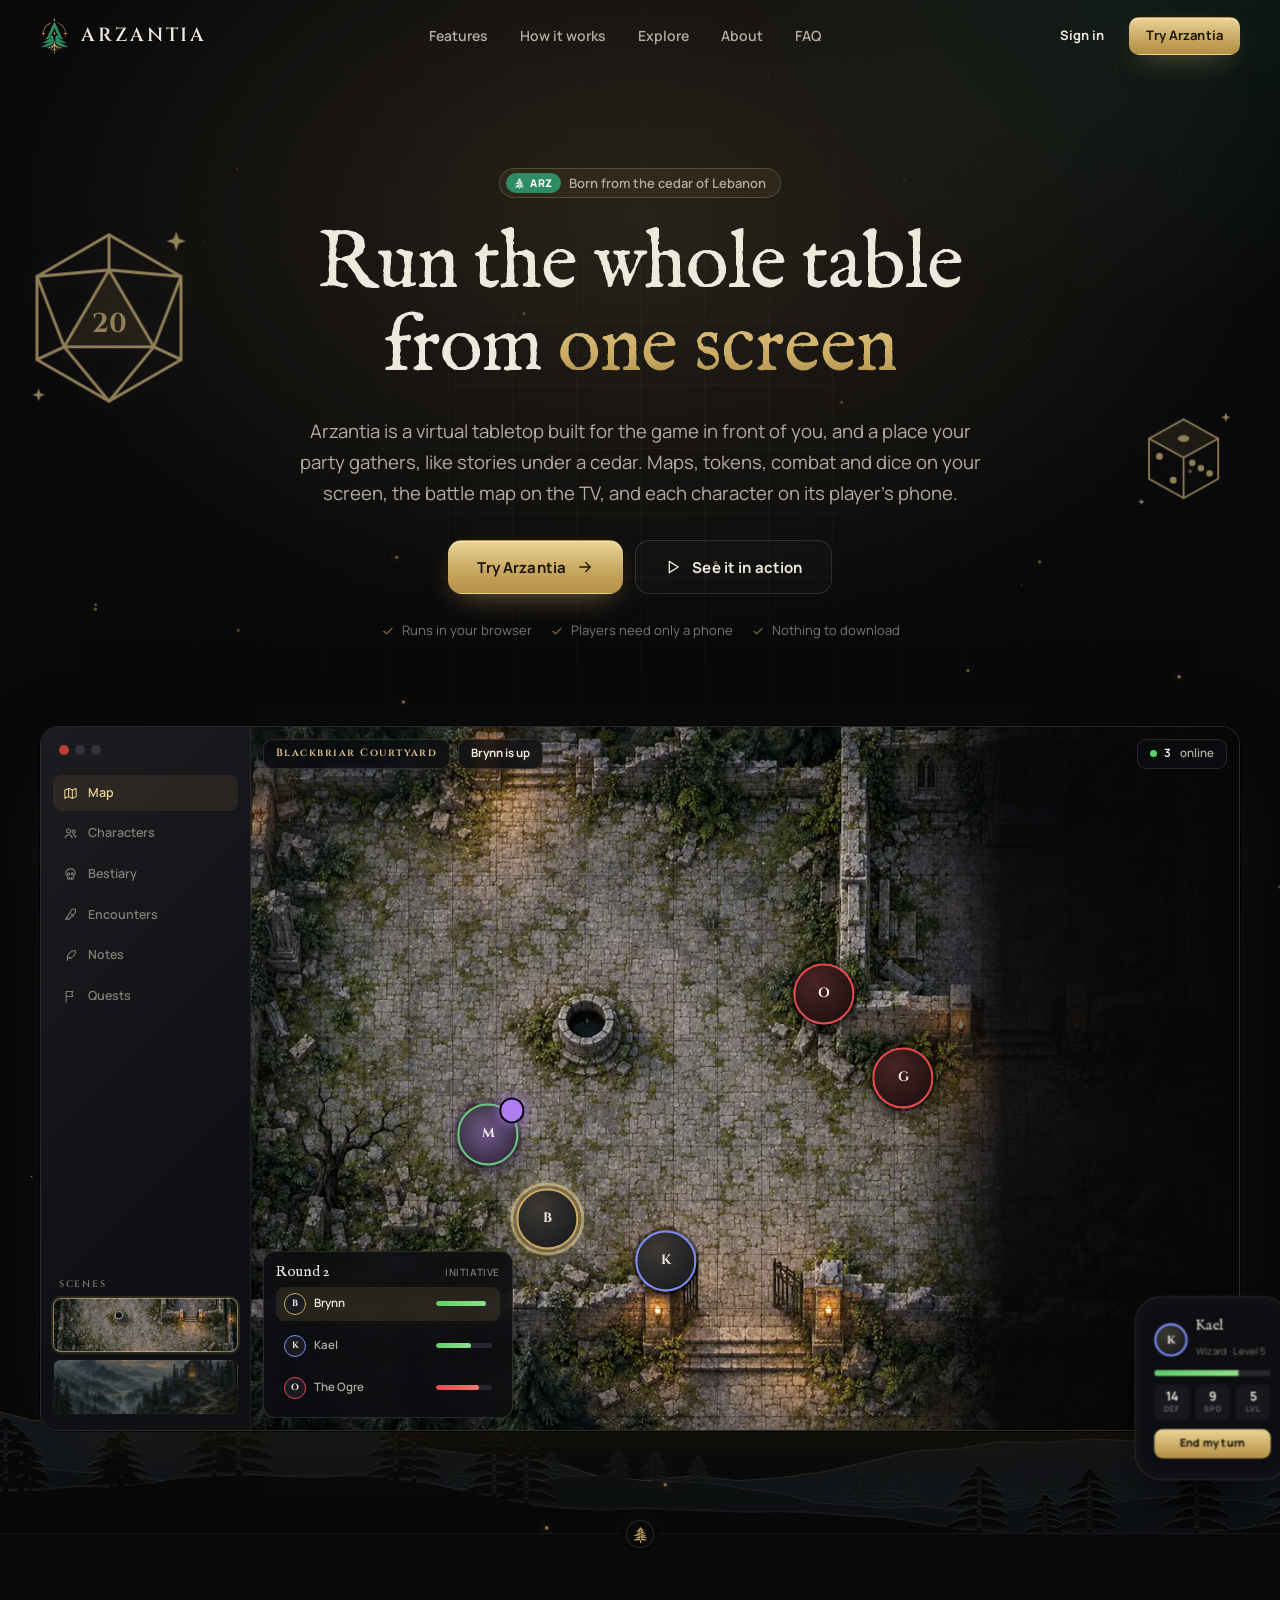
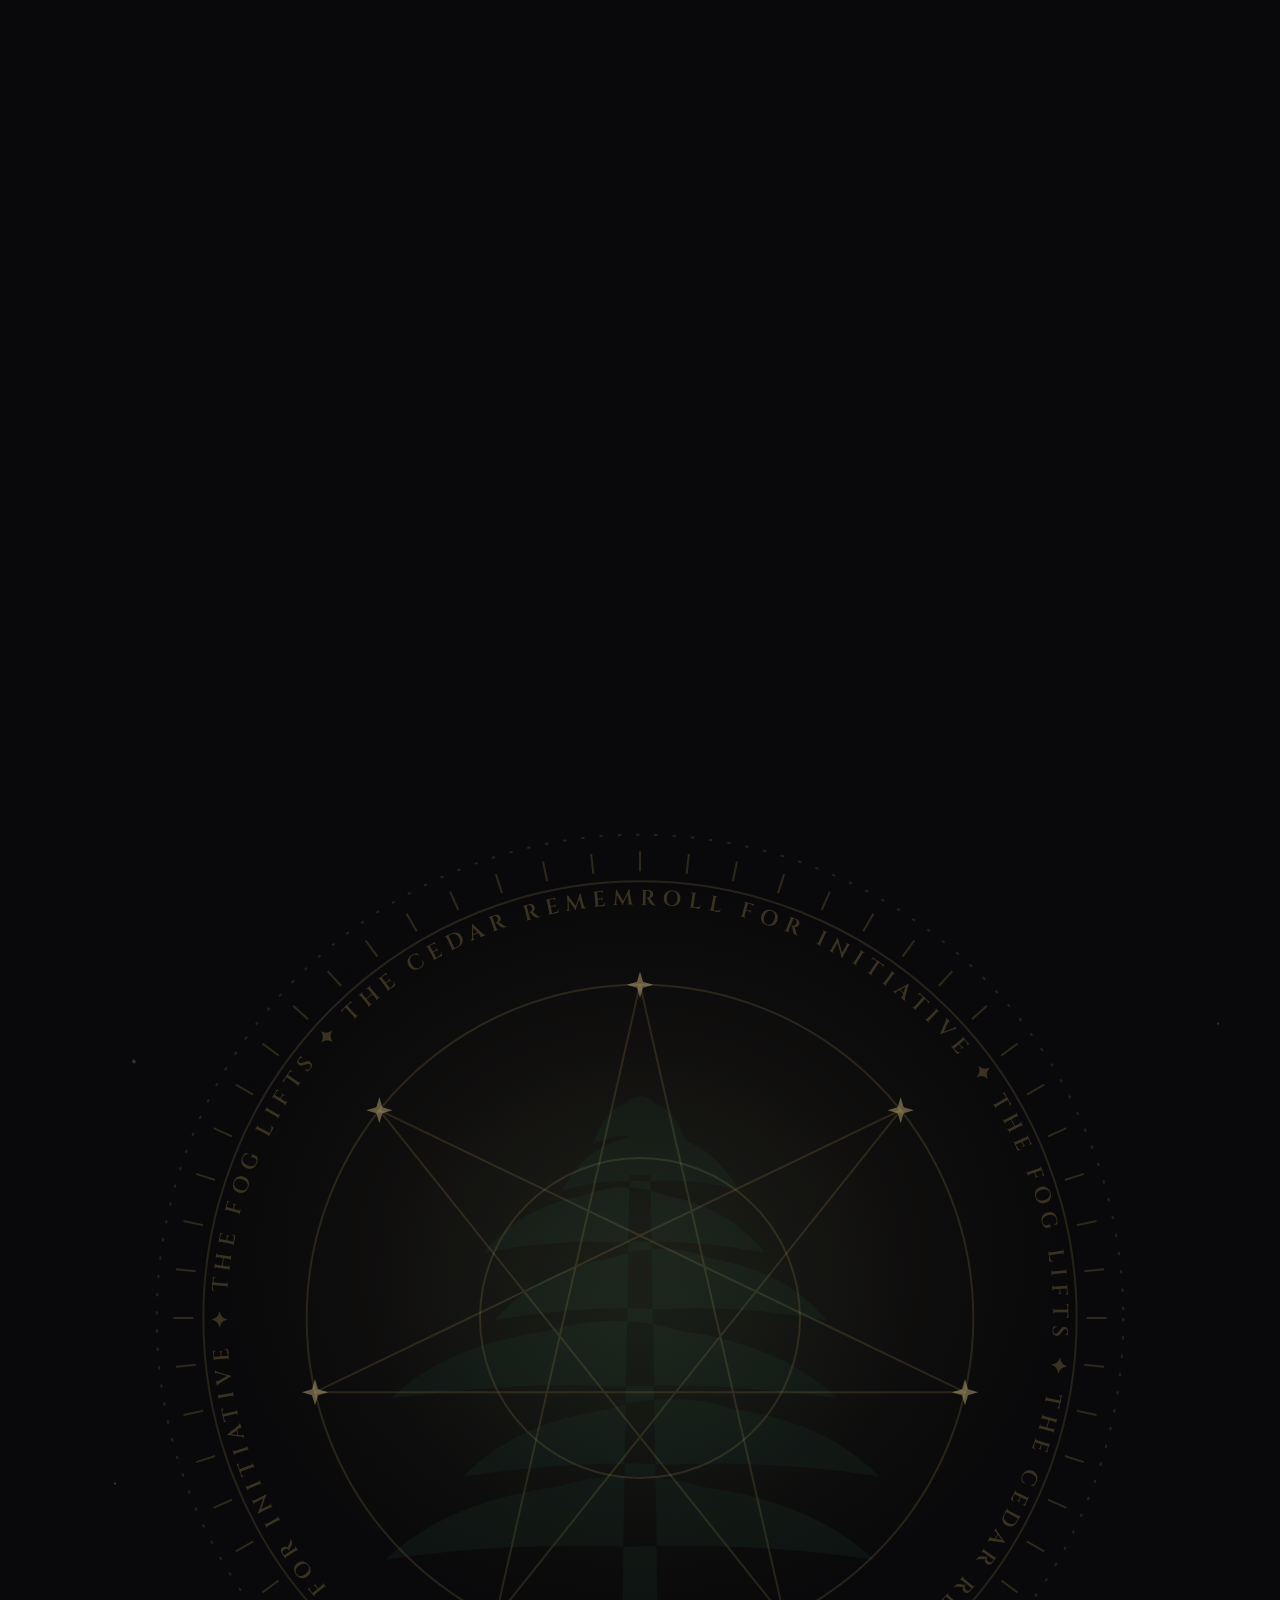
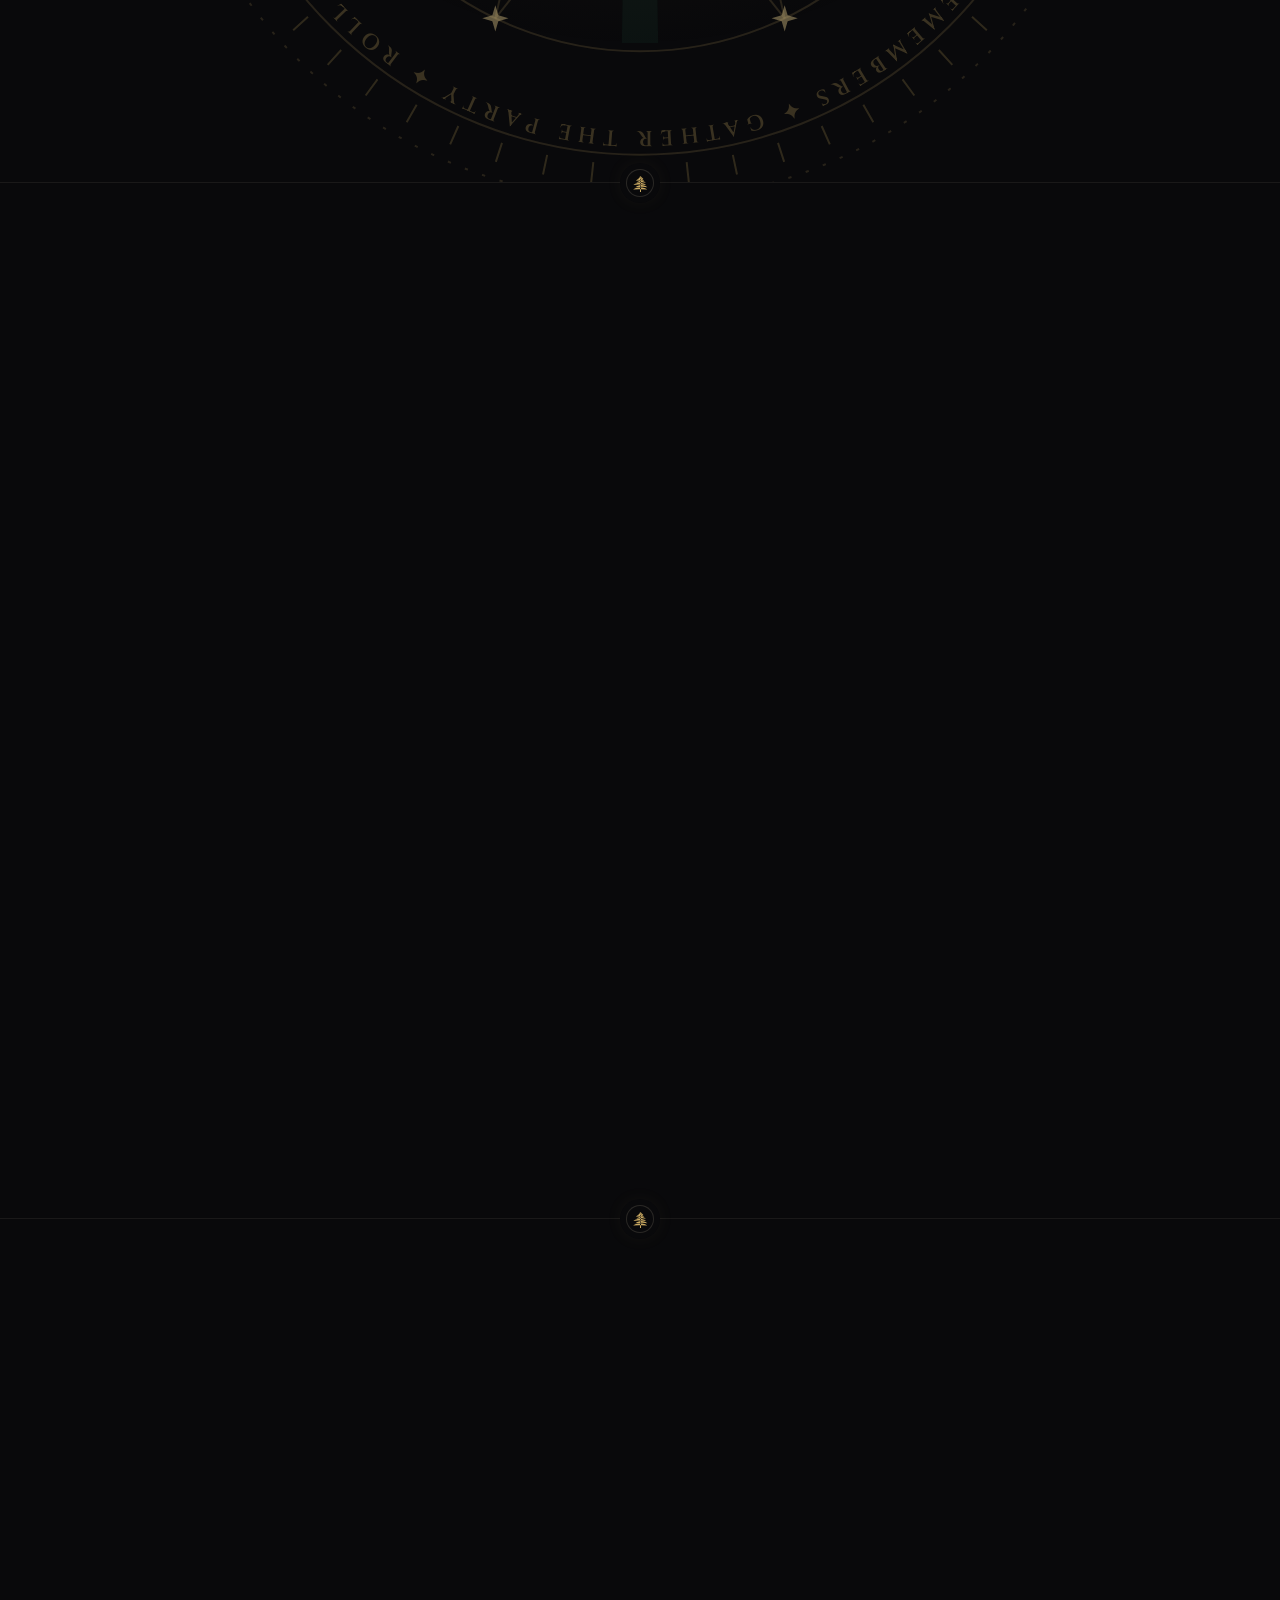
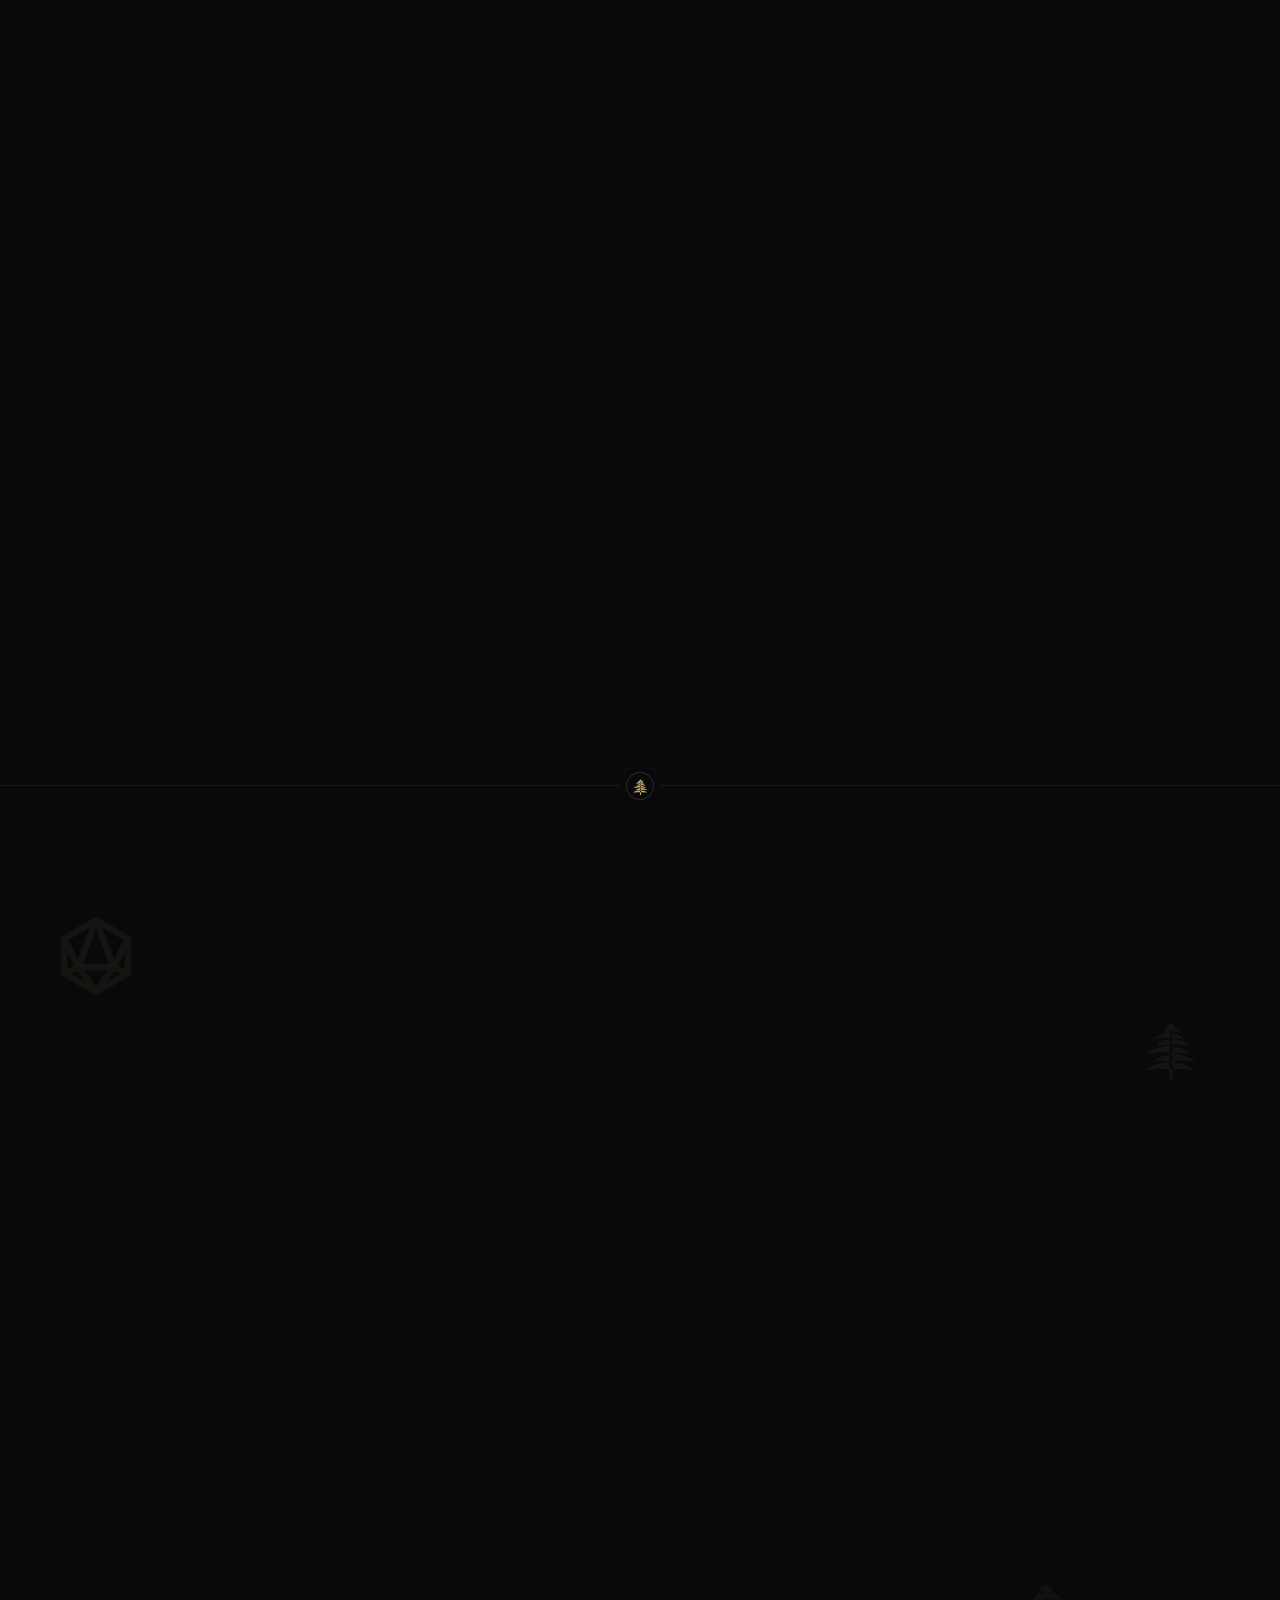
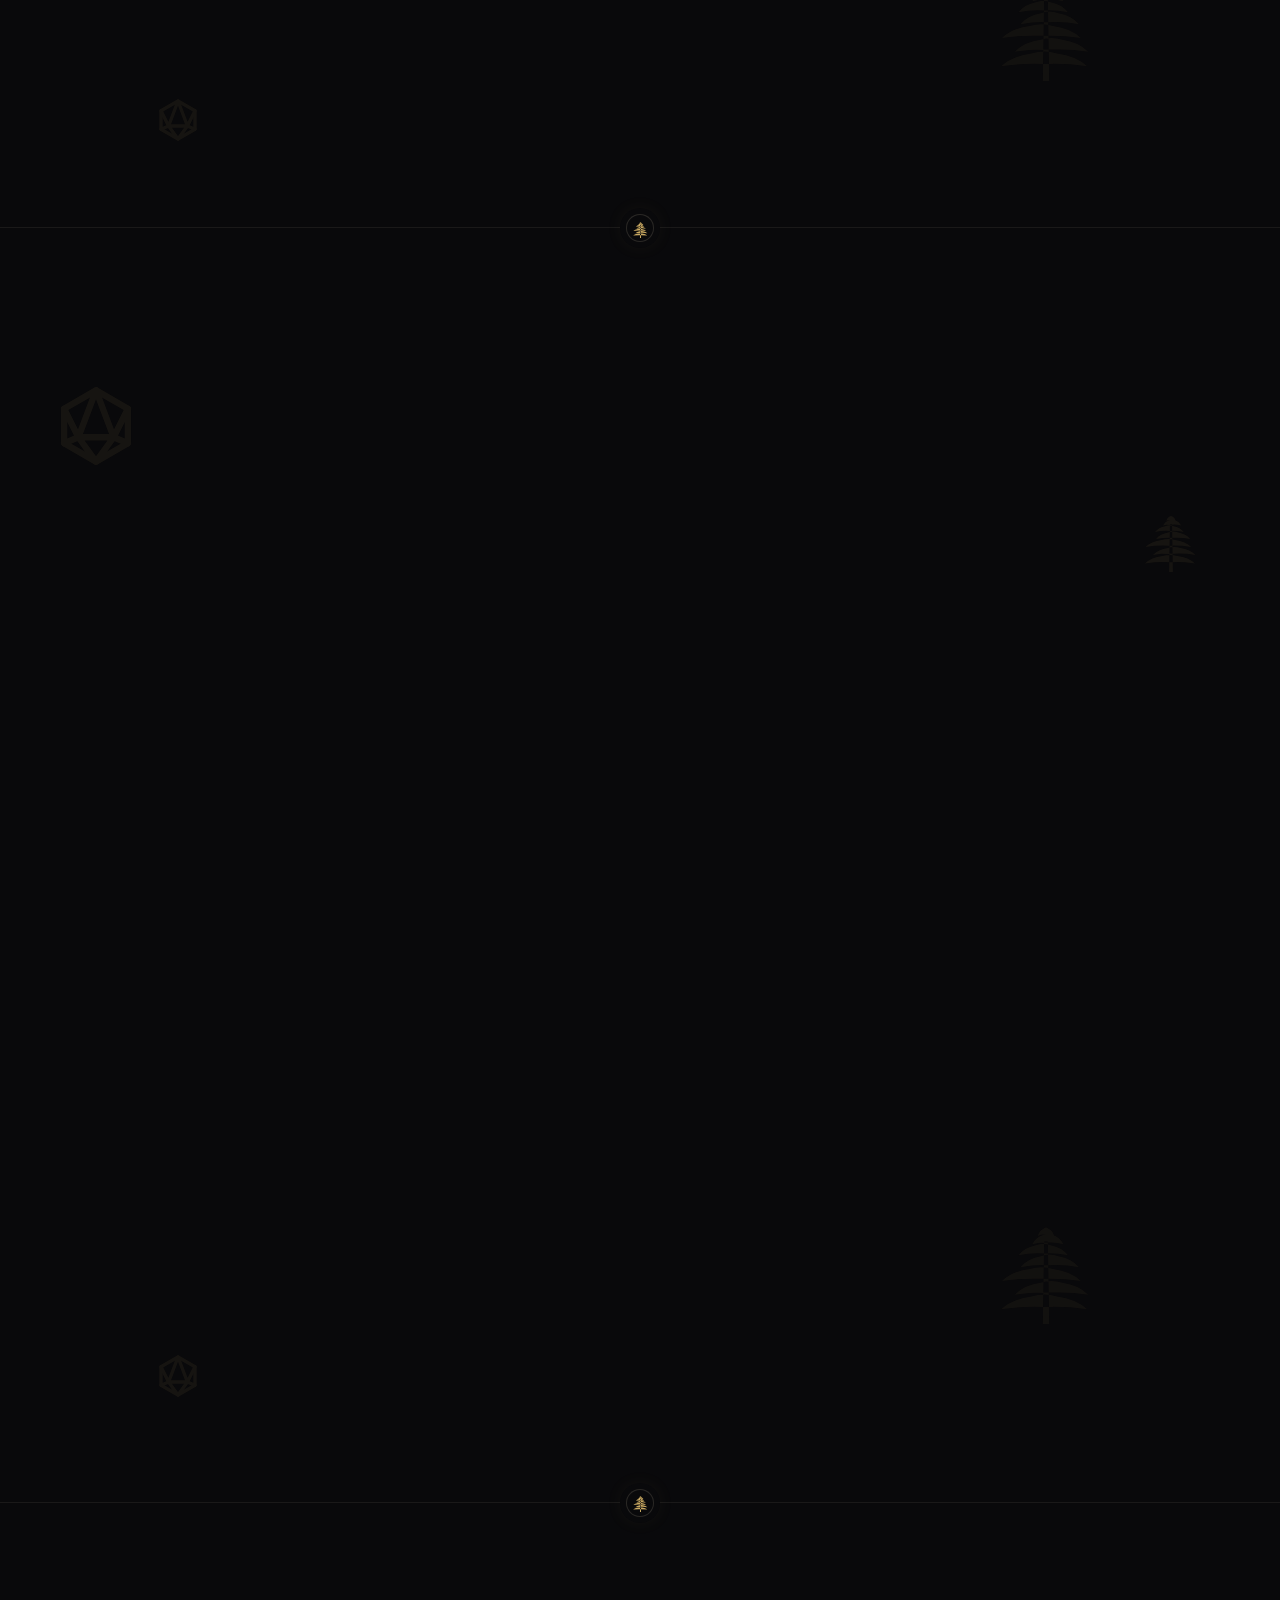
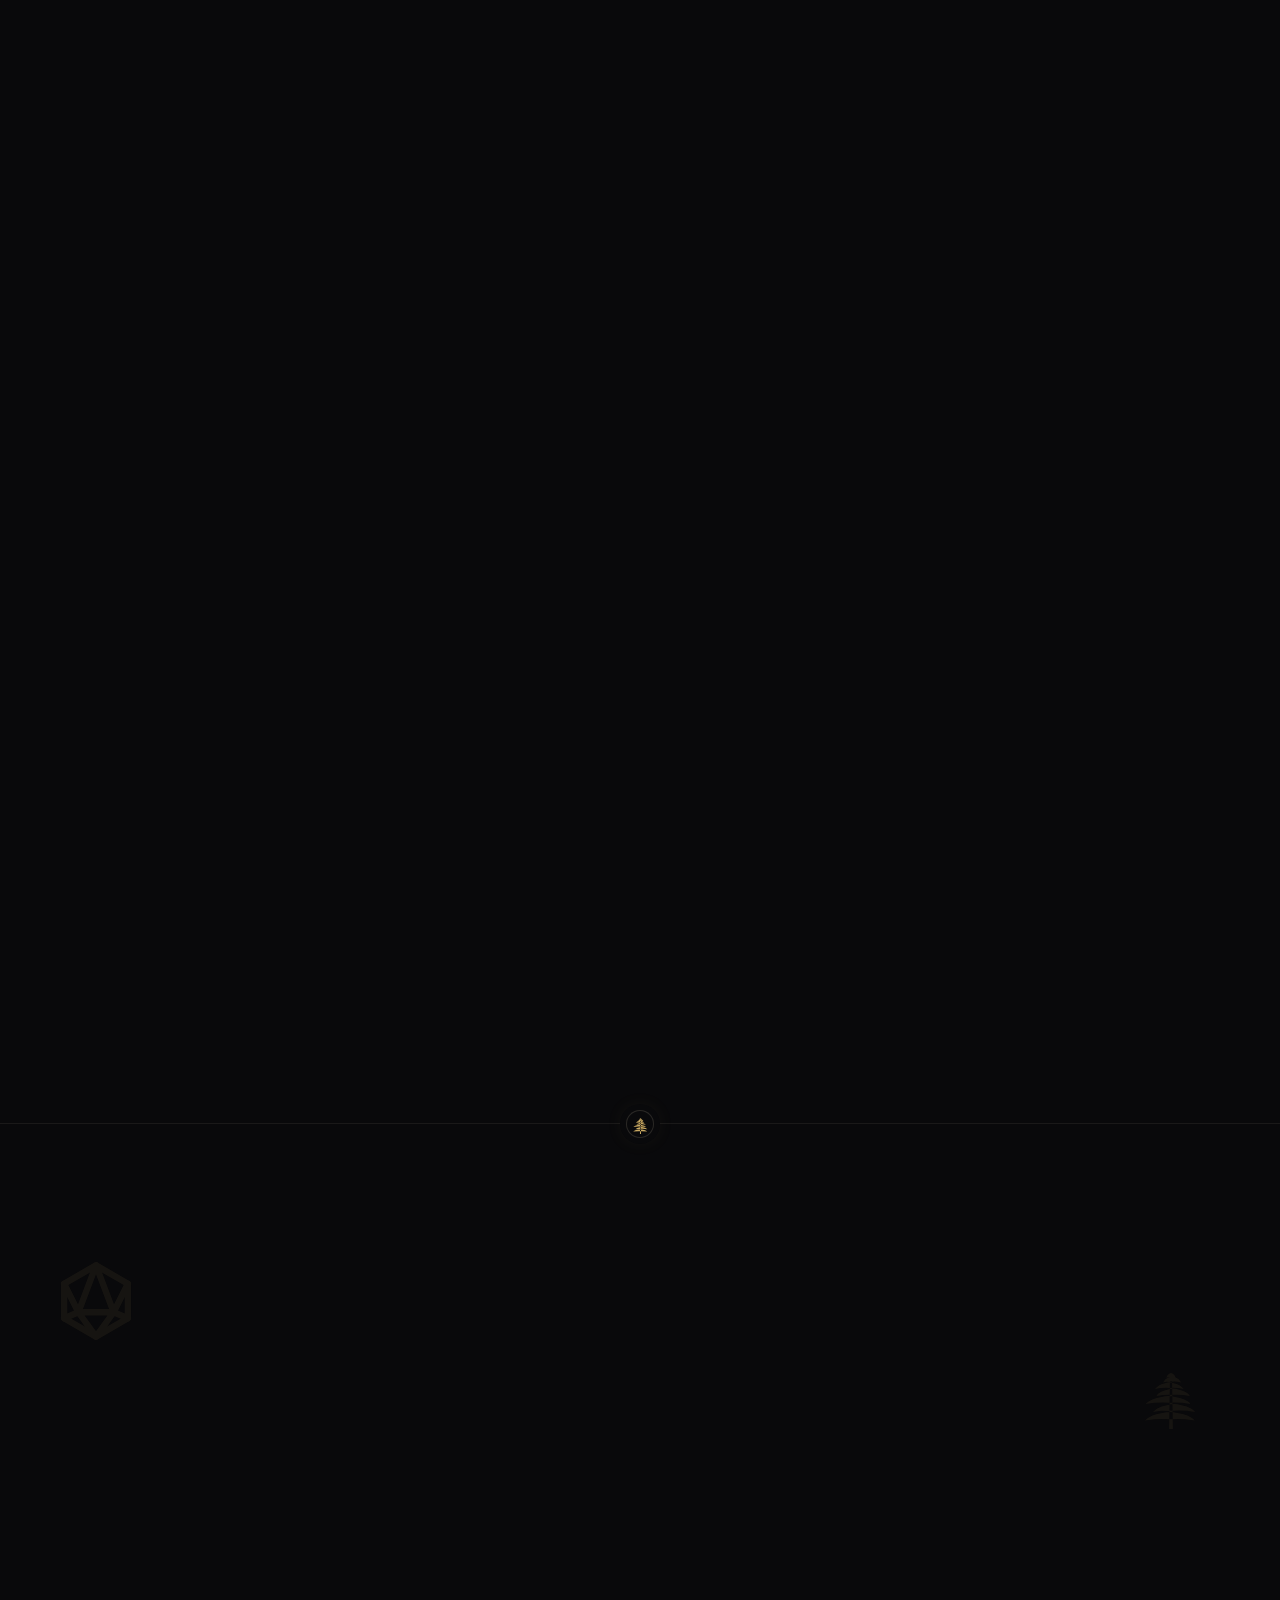
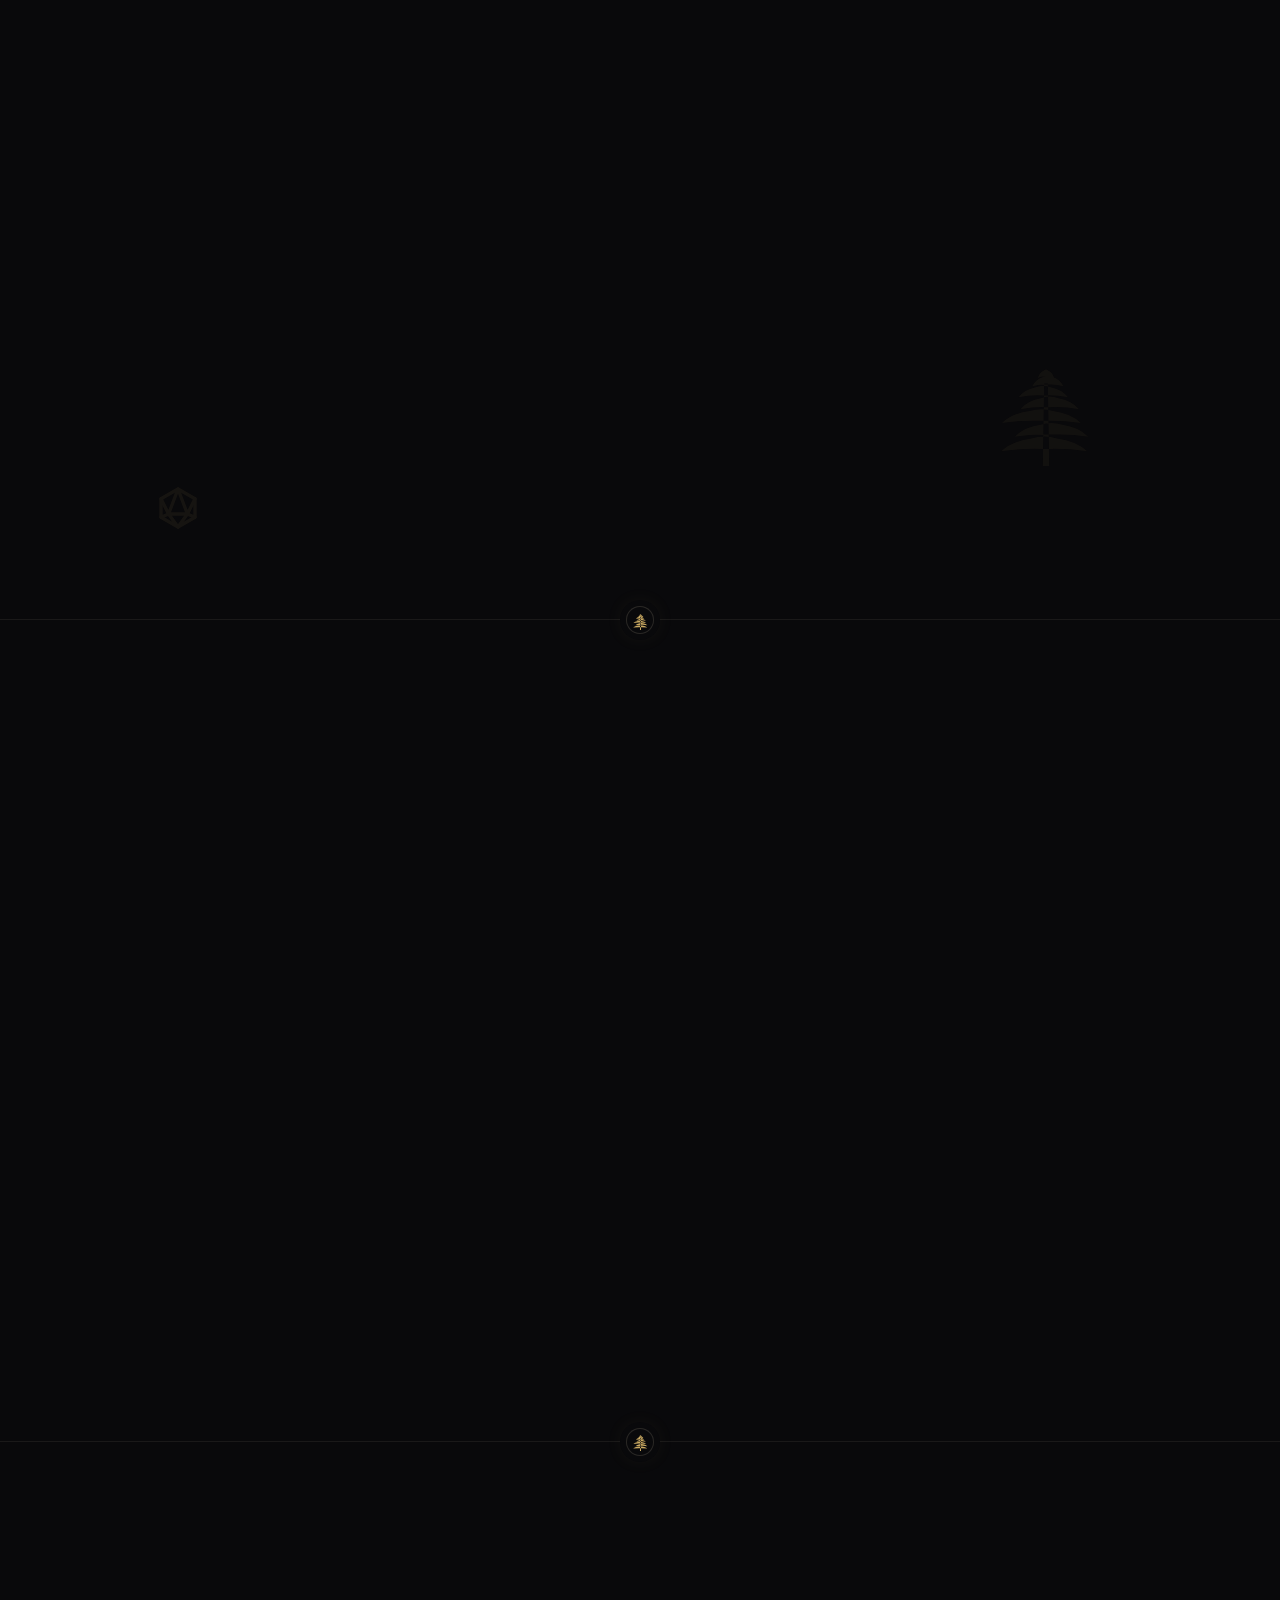
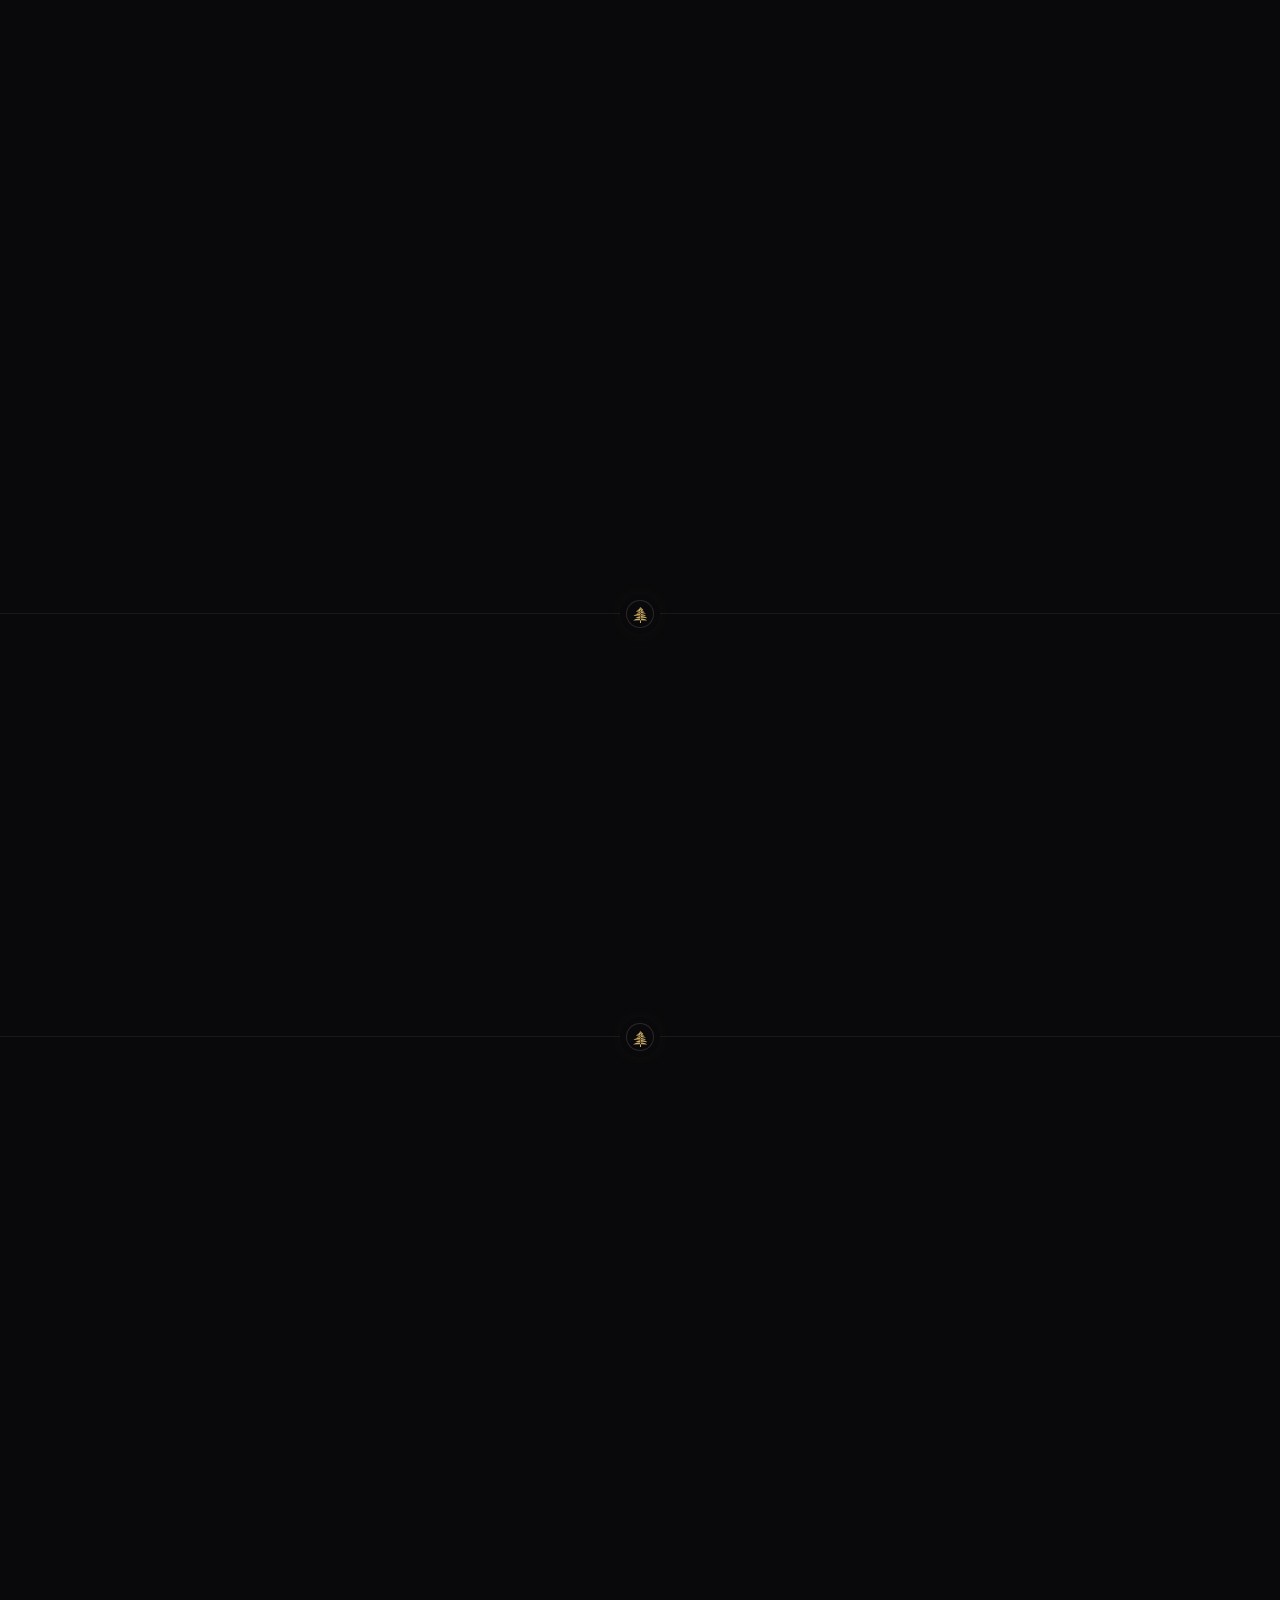
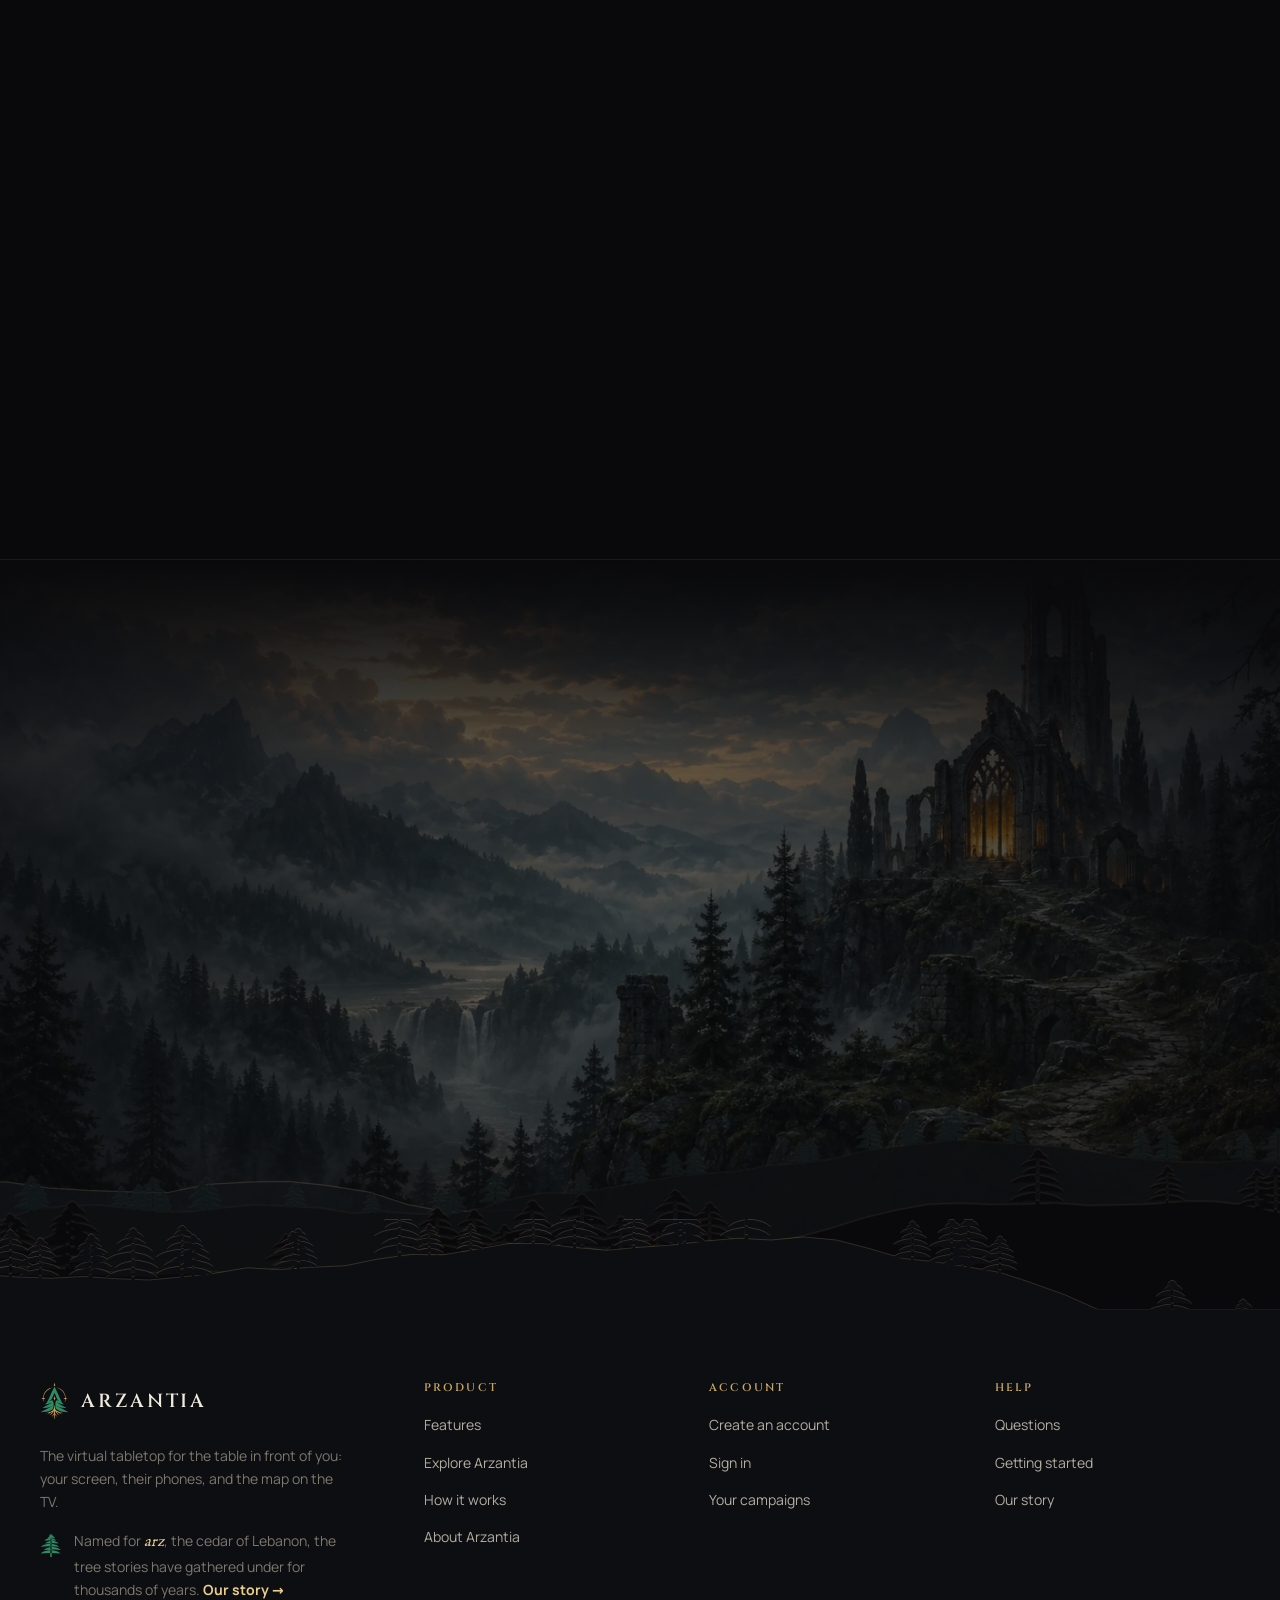
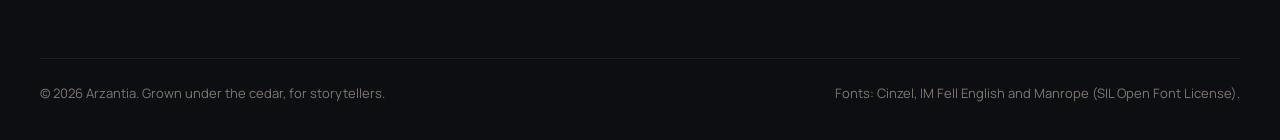
==== commit c329df0c: "Rebuild from dndwebsite merged-test 84e33f1" ====
--- a/index.html
+++ b/index.html
@@ -499,7 +499,7 @@
           <h2>Before you roll</h2>
         </div>
         <div class="faq rv">
-          <details open><summary>What do I need to run Arzantia?</summary><div class="ans"><p>A browser and an account. Arzantia is a website: sign in, open your campaign, and your table is there. There's nothing to download or install.</p></div></details>
+          <details open><summary>What do I need to run Arzantia?</summary><div class="ans"><p>A browser and an account. Arzantia is a website: sign in, open your campaign, and your table is there. There's nothing to download or install.</p><p>Want it on your own computer instead? A DM can also run their table from a PC, for play on home Wi-Fi without the internet and for the local AI map and portrait tools.</p></div></details>
           <details><summary>Do my players need to install anything?</summary><div class="ans"><p>No. Players open the table in their phone's browser by scanning the code or following your invite link, then choose their character.</p></div></details>
           <details><summary>Can we play online?</summary><div class="ans"><p>Yes. Your table lives online: send your invite link and players join from anywhere, on a phone, a tablet or a laptop.</p></div></details>
           <details><summary>Where are my campaigns saved?</summary><div class="ans"><p>With your table, so every scene, token and note is waiting next session. Your Arzantia account keeps your campaigns, your members and your invites, so your party can always find the table.</p></div></details>
